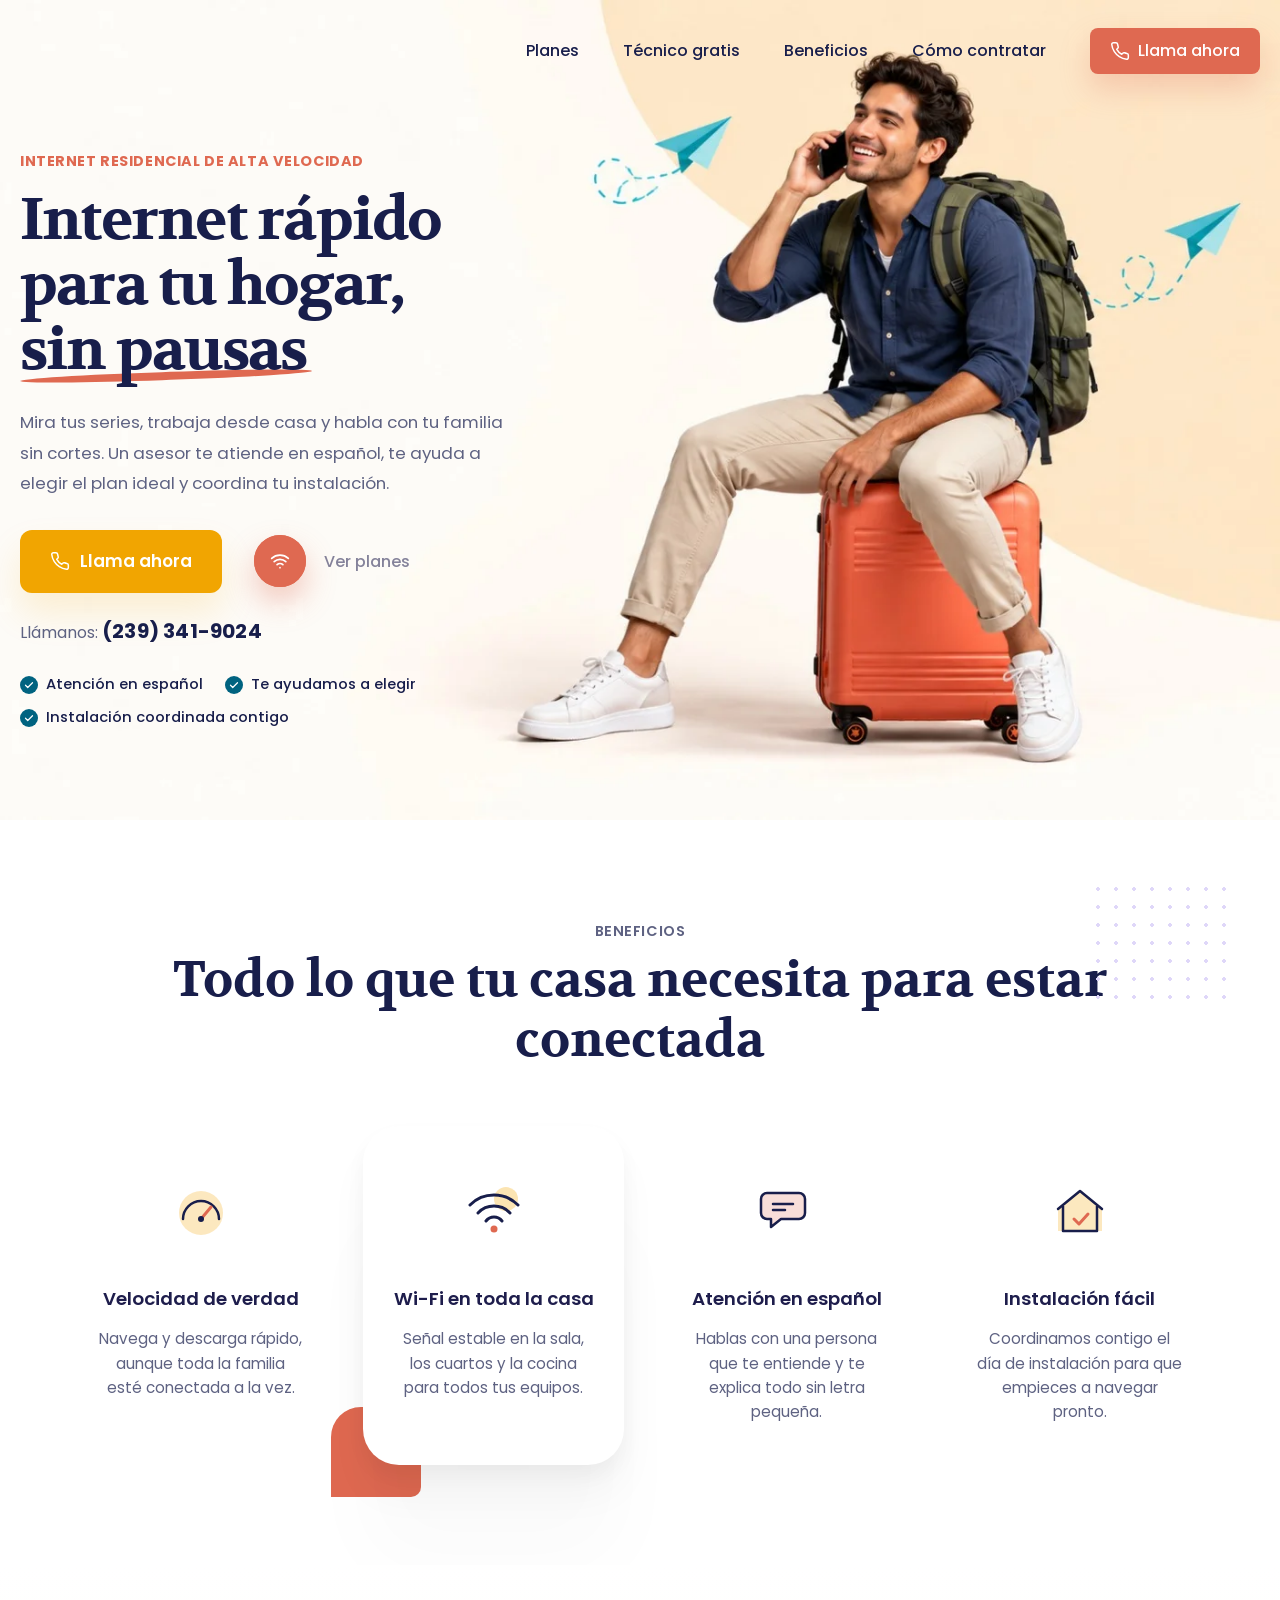
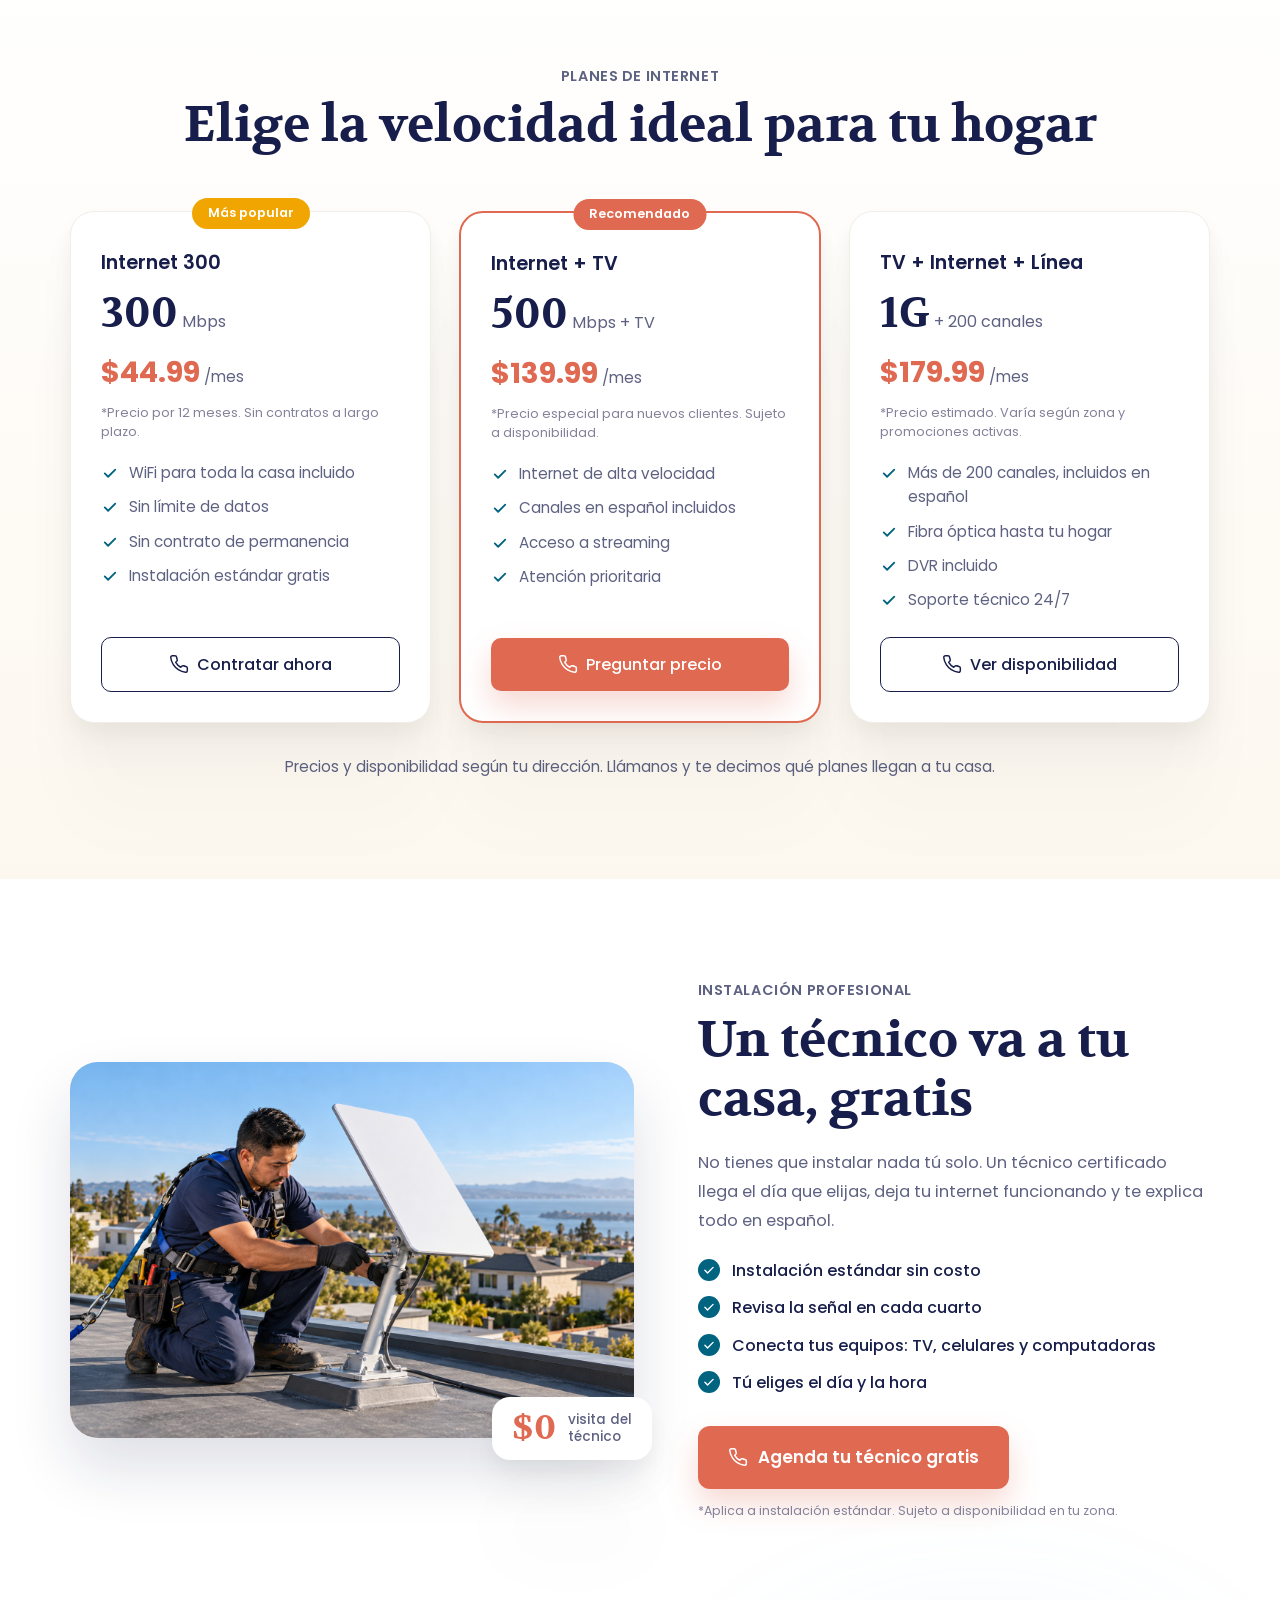
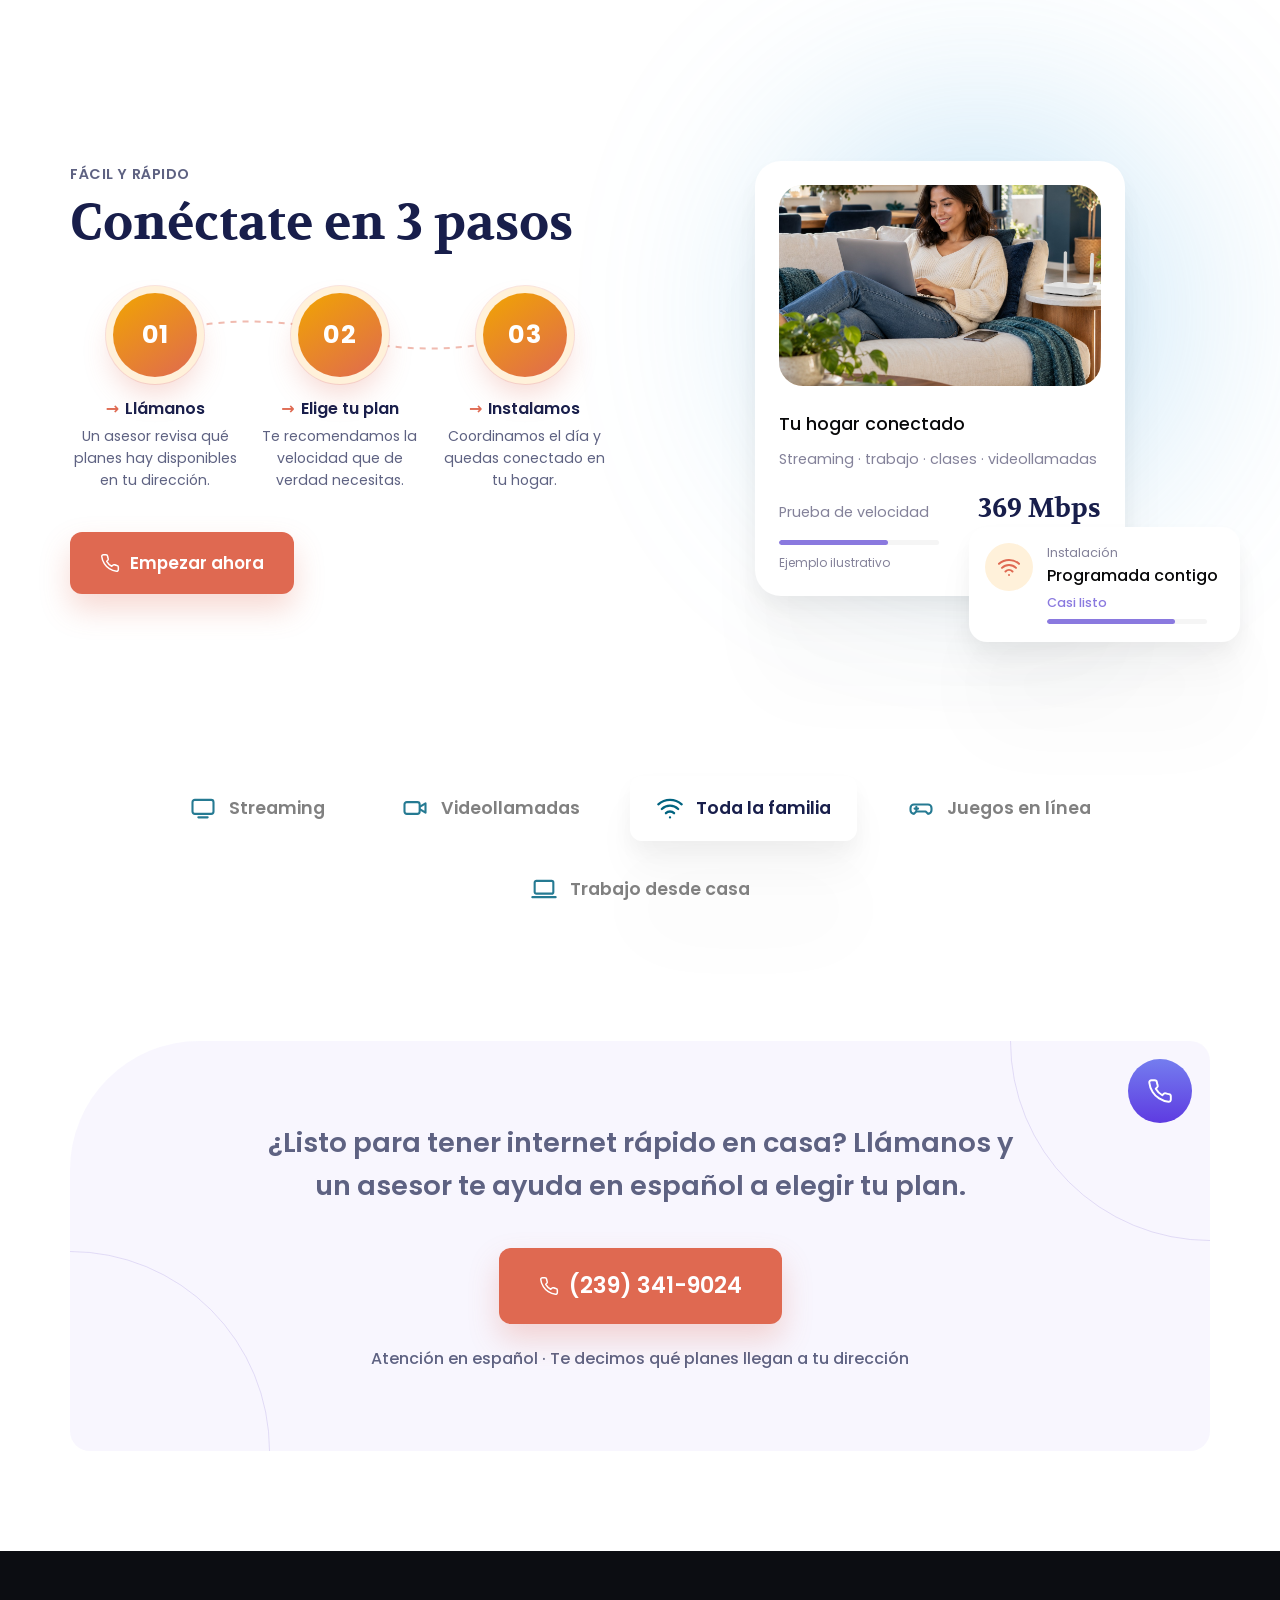
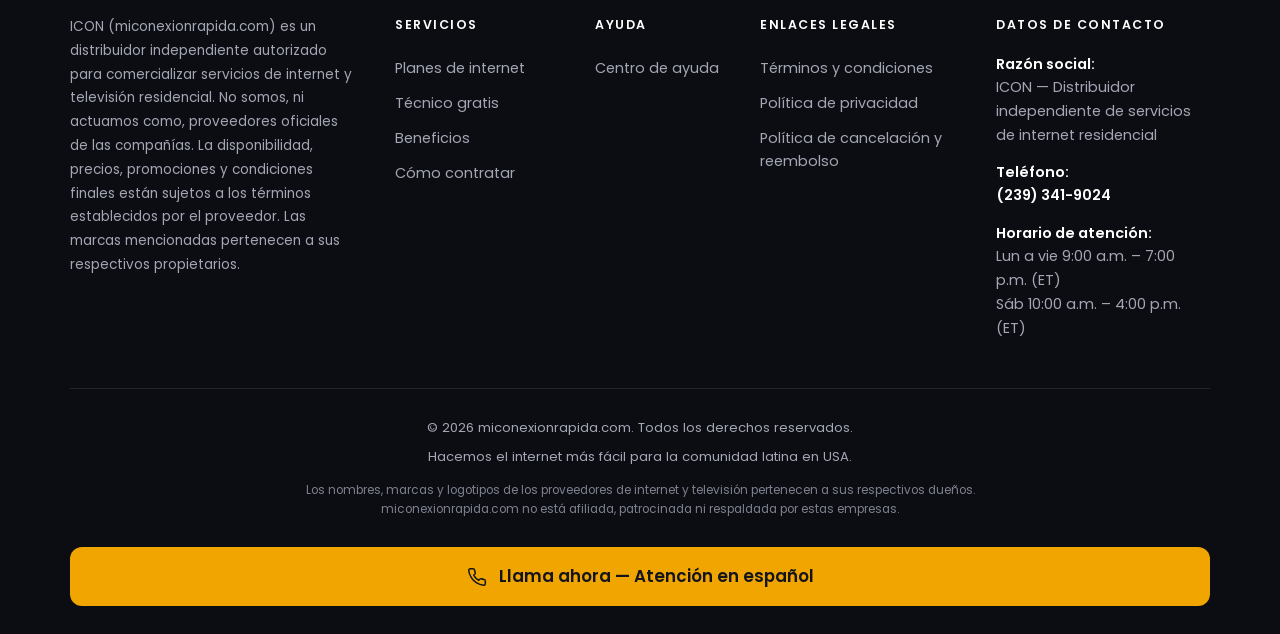
==== index.html @ 347954f6 "Landing de internet residencial miconexionrapida.com - Portada adaptada a móvil: hero con foto junto" ====
<!DOCTYPE html>
<html lang="es">
<head>
  <meta charset="UTF-8">
  <meta name="viewport" content="width=device-width, initial-scale=1.0, viewport-fit=cover">
  <meta name="theme-color" content="#ffffff">
  <title>Mi Conexión Rápida — Internet residencial rápido para tu hogar</title>
  <meta name="description" content="Internet residencial de alta velocidad para tu hogar en EE. UU. Te asesoramos en español: llámanos y elige el plan ideal para tu casa.">
  <link rel="canonical" href="https://miconexionrapida.com/">
  <meta property="og:type" content="website">
  <meta property="og:site_name" content="Mi Conexión Rápida">
  <meta property="og:title" content="Internet rápido para tu hogar, sin pausas">
  <meta property="og:description" content="Te asesoramos en español y un técnico va a tu casa gratis. Llámanos: (239) 341-9024.">
  <meta property="og:url" content="https://miconexionrapida.com/">
  <meta property="og:image" content="https://miconexionrapida.com/img/hero-viajero.webp">
  <link rel="icon" href="img/favicon.svg" type="image/svg+xml">
  <script src="js/ads.js"></script>
  <link rel="preconnect" href="https://fonts.googleapis.com">
  <link rel="preconnect" href="https://fonts.gstatic.com" crossorigin>
  <link href="https://fonts.googleapis.com/css2?family=Poppins:wght@400;500;600;700&family=Volkhov:wght@400;700&display=swap" rel="stylesheet">
  <link rel="preload" as="image" href="img/hero-viajero.webp" media="(min-width: 861px)">
  <link rel="stylesheet" href="css/styles.css">
</head>
<body>

  <!-- ============ HEADER ============ -->
  <header class="header" id="header">
    <div class="container header__inner">

      <nav class="nav" id="nav" aria-label="Principal">
        <ul class="nav__list">
          <li><a href="#planes">Planes</a></li>
          <li><a href="#tecnico">Técnico gratis</a></li>
          <li><a href="#beneficios">Beneficios</a></li>
          <li><a href="#contratar">Cómo contratar</a></li>
          <li><a href="tel:+12393419024" class="btn btn--orange btn--call" data-tel>
            <svg viewBox="0 0 24 24" aria-hidden="true"><use href="#i-phone"/></svg>
            <span data-tel-texto>Llama ahora</span>
          </a></li>
        </ul>
      </nav>

      <div class="header__mobile">
        <a href="tel:+12393419024" class="btn btn--outline btn--sm" data-tel>
          <svg viewBox="0 0 24 24" aria-hidden="true"><use href="#i-phone"/></svg>Llamar
        </a>
      </div>
    </div>
  </header>

  <main>
    <!-- ============ HERO ============ -->
    <!-- En escritorio la foto es el fondo del hero (lado izquierdo libre para el texto);
         en el móvil se muestra debajo del texto, recortada al viajero (img/hero-viajero-movil.webp). -->
    <section class="hero" id="inicio">
      <div class="container hero__inner">
        <div class="hero__content reveal">
          <p class="eyebrow eyebrow--orange">Internet residencial de alta velocidad</p>
          <h1 class="hero__title">
            Internet rápido<br>
            para tu hogar, <span class="underline">sin pausas</span>
          </h1>
          <p class="hero__text">
            Mira tus series, trabaja desde casa y habla con tu familia sin cortes.
            Un asesor te atiende en español, te ayuda a elegir el plan ideal y coordina tu instalación.
          </p>
          <div class="hero__actions">
            <a href="tel:+12393419024" class="btn btn--yellow btn--big" data-tel>
              <svg viewBox="0 0 24 24" aria-hidden="true"><use href="#i-phone"/></svg>
              Llama ahora
            </a>
            <a href="#planes" class="play">
              <span class="play__icon" aria-hidden="true">
                <svg width="20" height="20" viewBox="0 0 24 24"><use href="#i-wifi"/></svg>
              </span>
              Ver planes
            </a>
          </div>
          <p class="hero__tel">
            <span class="hero__tel-icon" aria-hidden="true"><svg viewBox="0 0 24 24"><use href="#i-phone"/></svg></span>
            <span class="hero__tel-label">Llámanos:</span>
            <a href="tel:+12393419024" data-tel data-tel-numero>(239) 341-9024</a>
          </p>
          <ul class="hero__badges">
            <li><svg viewBox="0 0 24 24" aria-hidden="true"><use href="#i-check"/></svg>Atención en español</li>
            <li><svg viewBox="0 0 24 24" aria-hidden="true"><use href="#i-check"/></svg>Te ayudamos a elegir</li>
            <li><svg viewBox="0 0 24 24" aria-hidden="true"><use href="#i-check"/></svg>Instalación coordinada contigo</li>
          </ul>
        </div>

        <div class="hero__media reveal">
          <img class="hero__img" src="img/hero-viajero-movil.webp" width="900" height="900"
               alt="Cliente sonriente hablando por teléfono con su asesor, sentado sobre su maleta">
        </div>
      </div>
    </section>

    <!-- ============ BENEFICIOS ============ -->
    <section class="section services" id="beneficios">
      <div class="dots dots--right" aria-hidden="true"></div>
      <div class="container">
        <header class="section__head reveal">
          <p class="eyebrow">Beneficios</p>
          <h2 class="section__title">Todo lo que tu casa necesita para estar conectada</h2>
        </header>

        <div class="services__grid">
          <article class="service reveal">
            <div class="service__icon">
              <svg viewBox="0 0 64 64"><circle cx="32" cy="34" r="22" fill="#F1A501" opacity=".25"/><path d="M14 40a18 18 0 0136 0" fill="none" stroke="#181E4B" stroke-width="2.5" stroke-linecap="round"/><path d="M32 40l10-12" stroke="#DF6951" stroke-width="3" stroke-linecap="round"/><circle cx="32" cy="40" r="3" fill="#181E4B"/></svg>
            </div>
            <h3>Velocidad de verdad</h3>
            <p>Navega y descarga rápido, aunque toda la familia esté conectada a la vez.</p>
          </article>

          <article class="service service--featured reveal">
            <span class="service__deco" aria-hidden="true"></span>
            <div class="service__icon">
              <svg viewBox="0 0 64 64"><use href="#i-wifi-grande"/></svg>
            </div>
            <h3>Wi-Fi en toda la casa</h3>
            <p>Señal estable en la sala, los cuartos y la cocina para todos tus equipos.</p>
          </article>

          <article class="service reveal">
            <div class="service__icon">
              <svg viewBox="0 0 64 64"><path d="M12 14h32a6 6 0 016 6v14a6 6 0 01-6 6H26l-10 8v-8h-4a6 6 0 01-6-6V20a6 6 0 016-6z" fill="#DF6951" opacity=".22"/><path d="M12 14h32a6 6 0 016 6v14a6 6 0 01-6 6H26l-10 8v-8h-4a6 6 0 01-6-6V20a6 6 0 016-6z" fill="none" stroke="#181E4B" stroke-width="2.5" stroke-linejoin="round"/><path d="M18 25h20M18 31h12" stroke="#181E4B" stroke-width="2.5" stroke-linecap="round"/></svg>
            </div>
            <h3>Atención en español</h3>
            <p>Hablas con una persona que te entiende y te explica todo sin letra pequeña.</p>
          </article>

          <article class="service reveal">
            <div class="service__icon">
              <svg viewBox="0 0 64 64"><path d="M10 30L32 12l22 18v22H10z" fill="#F1A501" opacity=".25"/><path d="M10 30L32 12l22 18" fill="none" stroke="#181E4B" stroke-width="2.5" stroke-linecap="round" stroke-linejoin="round"/><path d="M15 27v25h34V27" fill="none" stroke="#181E4B" stroke-width="2.5" stroke-linejoin="round"/><path d="M26 40l5 5 9-10" fill="none" stroke="#DF6951" stroke-width="3" stroke-linecap="round" stroke-linejoin="round"/></svg>
            </div>
            <h3>Instalación fácil</h3>
            <p>Coordinamos contigo el día de instalación para que empieces a navegar pronto.</p>
          </article>
        </div>
      </div>
    </section>

    <!-- ============ PLANES ============ -->
    <!-- Los planes se pintan desde PLANES en js/main.js. -->
    <section class="section plans" id="planes">
      <div class="container">
        <header class="section__head reveal">
          <p class="eyebrow">Planes de internet</p>
          <h2 class="section__title">Elige la velocidad ideal para tu hogar</h2>
        </header>
        <div class="plans__grid" id="plansGrid"></div>
        <p class="plans__nota reveal">Precios y disponibilidad según tu dirección. Llámanos y te decimos qué planes llegan a tu casa.</p>
      </div>
    </section>

    <!-- ============ TÉCNICO GRATIS ============ -->
    <!-- Foto: img/tecnico.jpeg -->
    <section class="section tech" id="tecnico">
      <div class="container tech__inner">
        <div class="tech__media reveal">
          <img src="img/tecnico.jpeg" width="1536" height="1024" loading="lazy"
               alt="Técnico instalando la antena de internet en el techo de una casa">
          <div class="tech__badge">
            <strong>$0</strong>
            <span>visita del<br>técnico</span>
          </div>
        </div>

        <div class="tech__content reveal">
          <p class="eyebrow eyebrow--left">Instalación profesional</p>
          <h2 class="section__title section__title--left">Un técnico va a tu casa, gratis</h2>
          <p class="tech__text">
            No tienes que instalar nada tú solo. Un técnico certificado llega el día que elijas,
            deja tu internet funcionando y te explica todo en español.
          </p>
          <ul class="tech__list">
            <li><svg viewBox="0 0 24 24" aria-hidden="true"><use href="#i-check"/></svg>Instalación estándar sin costo</li>
            <li><svg viewBox="0 0 24 24" aria-hidden="true"><use href="#i-check"/></svg>Revisa la señal en cada cuarto</li>
            <li><svg viewBox="0 0 24 24" aria-hidden="true"><use href="#i-check"/></svg>Conecta tus equipos: TV, celulares y computadoras</li>
            <li><svg viewBox="0 0 24 24" aria-hidden="true"><use href="#i-check"/></svg>Tú eliges el día y la hora</li>
          </ul>
          <a href="tel:+12393419024" class="btn btn--orange btn--big tech__cta" data-tel>
            <svg viewBox="0 0 24 24" aria-hidden="true"><use href="#i-phone"/></svg>
            Agenda tu técnico gratis
          </a>
          <p class="tech__nota">*Aplica a instalación estándar. Sujeto a disponibilidad en tu zona.</p>
        </div>
      </div>
    </section>

    <!-- ============ CÓMO CONTRATAR ============ -->
    <section class="section booking" id="contratar">
      <div class="container booking__inner">
        <div class="booking__content reveal">
          <p class="eyebrow eyebrow--left">Fácil y rápido</p>
          <h2 class="section__title section__title--left">Conéctate en 3 pasos</h2>

          <div class="steps-wrap">
            <svg class="steps__line" viewBox="0 0 300 40" preserveAspectRatio="none" aria-hidden="true">
              <path d="M0 20 C 40 2, 110 2, 150 20 S 260 38, 300 20" fill="none" stroke="currentColor" stroke-width="2" stroke-dasharray="6 6" vector-effect="non-scaling-stroke"/>
            </svg>
            <ol class="steps">
              <li class="step">
                <span class="step__num" aria-hidden="true">01</span>
                <h3><span class="step__arrow" aria-hidden="true">&rarr;</span>Llámanos</h3>
                <p>Un asesor revisa qué planes hay disponibles en tu dirección.</p>
              </li>
              <li class="step">
                <span class="step__num" aria-hidden="true">02</span>
                <h3><span class="step__arrow" aria-hidden="true">&rarr;</span>Elige tu plan</h3>
                <p>Te recomendamos la velocidad que de verdad necesitas.</p>
              </li>
              <li class="step">
                <span class="step__num" aria-hidden="true">03</span>
                <h3><span class="step__arrow" aria-hidden="true">&rarr;</span>Instalamos</h3>
                <p>Coordinamos el día y quedas conectado en tu hogar.</p>
              </li>
            </ol>
          </div>
          <a href="tel:+12393419024" class="btn btn--orange btn--big booking__cta" data-tel>
            <svg viewBox="0 0 24 24" aria-hidden="true"><use href="#i-phone"/></svg>
            Empezar ahora
          </a>
        </div>

        <div class="booking__visual reveal">
          <div class="trip-card">
            <img src="img/familiaconectada.jpeg" width="1254" height="1254" loading="lazy"
                 alt="Mujer sonriendo con su portátil en el sofá, con el router de internet junto a ella">
            <h3>Tu hogar conectado</h3>
            <p class="trip-card__meta">Streaming · trabajo · clases · videollamadas</p>
            <div class="speed">
              <div class="speed__head"><span>Prueba de velocidad</span><strong id="speedValue">0</strong></div>
              <div class="bar bar--wide"><span id="speedBar" style="width:0%"></span></div>
              <p class="speed__nota">Ejemplo ilustrativo</p>
            </div>
          </div>

          <div class="ongoing">
            <span class="ongoing__icon" aria-hidden="true"><svg viewBox="0 0 24 24"><use href="#i-wifi"/></svg></span>
            <div>
              <p class="ongoing__label">Instalación</p>
              <p class="ongoing__title">Programada contigo</p>
              <p class="ongoing__progress"><strong>Casi listo</strong></p>
              <div class="bar"><span style="width:80%"></span></div>
            </div>
          </div>
        </div>
      </div>
    </section>

    <!-- ============ PARA QUÉ TE SIRVE ============ -->
    <section class="partners" aria-label="Lo que puedes hacer con tu internet">
      <div class="container partners__row reveal">
        <span class="partner"><svg viewBox="0 0 24 24" aria-hidden="true"><rect x="3" y="5" width="18" height="12" rx="2" fill="none" stroke="currentColor" stroke-width="1.8"/><path d="M8 20h8" stroke="currentColor" stroke-width="1.8" stroke-linecap="round"/></svg>Streaming</span>
        <span class="partner"><svg viewBox="0 0 24 24" aria-hidden="true"><rect x="3" y="7" width="13" height="10" rx="2" fill="none" stroke="currentColor" stroke-width="1.8"/><path d="M16 11l5-3v8l-5-3" fill="none" stroke="currentColor" stroke-width="1.8" stroke-linejoin="round"/></svg>Videollamadas</span>
        <span class="partner is-active"><svg viewBox="0 0 24 24" aria-hidden="true"><use href="#i-wifi"/></svg>Toda la familia</span>
        <span class="partner"><svg viewBox="0 0 24 24" aria-hidden="true"><path d="M6 9h12a3 3 0 013 3v2a3 3 0 01-3 3l-2-2H8l-2 2a3 3 0 01-3-3v-2a3 3 0 013-3z" fill="none" stroke="currentColor" stroke-width="1.8" stroke-linejoin="round"/><path d="M8 11v3M6.5 12.5h3" stroke="currentColor" stroke-width="1.8" stroke-linecap="round"/></svg>Juegos en línea</span>
        <span class="partner"><svg viewBox="0 0 24 24" aria-hidden="true"><rect x="4" y="5" width="16" height="11" rx="1.5" fill="none" stroke="currentColor" stroke-width="1.8"/><path d="M2 19h20" stroke="currentColor" stroke-width="1.8" stroke-linecap="round"/></svg>Trabajo desde casa</span>
      </div>
    </section>

    <!-- ============ LLAMADA FINAL ============ -->
    <section class="section subscribe">
      <div class="container">
        <div class="subscribe__box reveal">
          <span class="subscribe__send" aria-hidden="true">
            <svg viewBox="0 0 24 24" style="color:#fff"><use href="#i-phone"/></svg>
          </span>
          <h2>¿Listo para tener internet rápido en casa? Llámanos y un asesor te ayuda en español a elegir tu plan.</h2>
          <a href="tel:+12393419024" class="btn btn--orange btn--big" data-tel>
            <svg viewBox="0 0 24 24" aria-hidden="true"><use href="#i-phone"/></svg>
            <span data-tel-numero>(239) 341-9024</span>
          </a>
          <p class="subscribe__msg">Atención en español · Te decimos qué planes llegan a tu dirección</p>
        </div>
      </div>
    </section>
  </main>

  <!-- ============ FOOTER ============ -->
  <footer class="footer">
    <div class="container footer__grid">
      <div class="footer__brand">
        <p>ICON (miconexionrapida.com) es un distribuidor independiente autorizado para comercializar servicios
          de internet y televisión residencial. No somos, ni actuamos como, proveedores oficiales de las compañías.
          La disponibilidad, precios, promociones y condiciones finales están sujetos a los términos establecidos por
          el proveedor. Las marcas mencionadas pertenecen a sus respectivos propietarios.</p>
      </div>
      <div>
        <h4>Servicios</h4>
        <ul>
          <li><a href="#planes">Planes de internet</a></li>
          <li><a href="#tecnico">Técnico gratis</a></li>
          <li><a href="#beneficios">Beneficios</a></li>
          <li><a href="#contratar">Cómo contratar</a></li>
        </ul>
      </div>
      <div>
        <h4>Ayuda</h4>
        <ul><li><a href="ayuda.html">Centro de ayuda</a></li></ul>
      </div>
      <div>
        <h4>Enlaces legales</h4>
        <ul>
          <li><a href="terminos.html">Términos y condiciones</a></li>
          <li><a href="privacidad.html">Política de privacidad</a></li>
          <li><a href="cancelacion.html">Política de cancelación y reembolso</a></li>
        </ul>
      </div>
      <div class="footer__contacto">
        <h4>Datos de contacto</h4>
        <dl>
          <dt>Razón social:</dt>
          <dd>ICON — Distribuidor independiente de servicios de internet residencial</dd>
          <dt>Teléfono:</dt>
          <dd><a href="tel:+12393419024" data-tel data-tel-numero data-ubicacion="footer">(239) 341-9024</a></dd>
          <dt>Horario de atención:</dt>
          <dd>Lun a vie 9:00 a.m. – 7:00 p.m. (ET)<br>Sáb 10:00 a.m. – 4:00 p.m. (ET)</dd>
        </dl>
      </div>
    </div>
    <div class="container footer__bottom">
      <p>© 2026 miconexionrapida.com. Todos los derechos reservados.</p>
      <p>Hacemos el internet más fácil para la comunidad latina en USA.</p>
      <p class="footer__marcas">Los nombres, marcas y logotipos de los proveedores de internet y televisión pertenecen a sus
        respectivos dueños. miconexionrapida.com no está afiliada, patrocinada ni respaldada por estas empresas.</p>
    </div>
    <div class="container">
      <a href="tel:+12393419024" class="footer__call" data-tel data-ubicacion="barra-footer">
        <svg viewBox="0 0 24 24" aria-hidden="true"><use href="#i-phone"/></svg>
        Llama ahora — Atención en español
      </a>
    </div>
  </footer>

  <!-- Iconos compartidos -->
  <svg width="0" height="0" style="position:absolute" aria-hidden="true">
    <!-- Iconos de línea (estilo Lucide): trazo 1.8, extremos redondeados -->
    <symbol id="i-phone" viewBox="0 0 24 24">
      <path d="M22 16.92v3a2 2 0 0 1-2.18 2 19.79 19.79 0 0 1-8.63-3.07 19.5 19.5 0 0 1-6-6 19.79 19.79 0 0 1-3.07-8.67A2 2 0 0 1 4.11 2h3a2 2 0 0 1 2 1.72c.13.96.36 1.9.7 2.81a2 2 0 0 1-.45 2.11L8.09 9.91a16 16 0 0 0 6 6l1.27-1.27a2 2 0 0 1 2.11-.45c.91.34 1.85.57 2.81.7A2 2 0 0 1 22 16.92z" fill="none" stroke="currentColor" stroke-width="1.8" stroke-linecap="round" stroke-linejoin="round"/>
    </symbol>
    <symbol id="i-wifi" viewBox="0 0 24 24">
      <path d="M2 8.82a15 15 0 0 1 20 0M5 12.86a10 10 0 0 1 14 0M8.5 16.43a5 5 0 0 1 7 0M12 20h.01" fill="none" stroke="currentColor" stroke-width="2" stroke-linecap="round" stroke-linejoin="round"/>
    </symbol>
    <symbol id="i-wifi-grande" viewBox="0 0 64 64">
      <circle cx="44" cy="20" r="12" fill="#F1A501" opacity=".3"/>
      <path d="M8 26a34 34 0 0148 0M16 34a22 22 0 0132 0M24 42a10 10 0 0116 0" fill="none" stroke="#181E4B" stroke-width="3" stroke-linecap="round"/>
      <circle cx="32" cy="50" r="3.5" fill="#DF6951"/>
    </symbol>
    <symbol id="i-check" viewBox="0 0 24 24">
      <path d="M5 12.5l4.5 4.5L19 7.5" fill="none" stroke="currentColor" stroke-width="2.4" stroke-linecap="round" stroke-linejoin="round"/>
    </symbol>
  </svg>

  <script src="js/main.js"></script>
</body>
</html>
---- css/styles.css ----
/* ==========================================================
   miconexionrapida.com — Internet residencial (landing para que el cliente llame)
   ========================================================== */
:root {
  --navy: #181E4B;
  --text: #5E6282;
  --muted: #84829A;
  --orange: #DF6951;
  --yellow: #F1A501;
  --teal: #006380;
  --peach: #FFF1DA;
  --hero-bg: #fdfcf7;   /* el fondo crema de img/hero-viajero.webp */
  --lilac: #DFD7F9;
  --bg: #fff;
  --shadow: 0 100px 80px rgba(0,0,0,.02), 0 30px 40px rgba(0,0,0,.035), 0 10px 20px rgba(0,0,0,.04);
  --radius: 24px;
  --ff-head: "Volkhov", Georgia, serif;
  --ff-body: "Poppins", system-ui, sans-serif;
}

*, *::before, *::after { box-sizing: border-box; margin: 0; padding: 0; }
html { scroll-behavior: smooth; }
body {
  font-family: var(--ff-body);
  color: var(--text);
  background: var(--bg);
  line-height: 1.6;
  overflow-x: hidden;
  -webkit-font-smoothing: antialiased;
}
img { display: block; max-width: 100%; }
a { color: inherit; text-decoration: none; }
button { font: inherit; cursor: pointer; border: 0; background: none; color: inherit; }
ul, ol { list-style: none; }

.container { width: min(1140px, 100% - 32px); margin-inline: auto; }
.section { padding: 100px 0; position: relative; }

/* ---------- Typography helpers ---------- */
.eyebrow {
  font-size: .9rem; font-weight: 600; letter-spacing: .04em;
  text-transform: uppercase; color: var(--text); text-align: center; margin-bottom: 8px;
}
.eyebrow--orange { color: var(--orange); text-align: left; font-weight: 700; }
.eyebrow--left { text-align: left; }
.section__title {
  font-family: var(--ff-head); color: var(--navy);
  font-size: clamp(2rem, 4vw, 3.1rem); line-height: 1.2; text-align: center;
}
.section__title--left { text-align: left; }
.section__head { margin-bottom: 56px; }

/* ---------- Buttons ---------- */
.btn {
  display: inline-flex; align-items: center; justify-content: center;
  padding: 14px 26px; border-radius: 10px; font-weight: 500;
  transition: transform .2s, box-shadow .2s, background .2s;
}
@media (hover: hover) { .btn:hover { transform: translateY(-2px); } }
.btn:active { transform: scale(.98); }
.btn--yellow { background: var(--yellow); color: #fff; box-shadow: 0 20px 35px rgba(241,165,1,.15); }
.btn--orange { background: var(--orange); color: #fff; box-shadow: 0 15px 30px rgba(223,105,81,.25); }
.btn--outline { border: 1px solid var(--navy); color: var(--navy); padding: 8px 20px; border-radius: 6px; }
.btn--outline:hover { background: var(--navy); color: #fff; }
.btn svg { width: 20px; height: 20px; flex: none; }
.btn--big { gap: 10px; padding: 18px 30px; font-size: 1.05rem; font-weight: 600; border-radius: 12px; }
.btn--call { gap: 8px; padding: 10px 20px; border-radius: 8px; }
.btn--sm { padding: 7px 16px; font-size: .9rem; }

/* ---------- Header ---------- */
.header {
  position: fixed; inset: 0 0 auto; z-index: 50;
  transition: background .3s, box-shadow .3s, padding .3s;
  padding: 28px 0;
}
.header.is-scrolled { background: rgba(255,255,255,.92); backdrop-filter: blur(10px); box-shadow: 0 4px 30px rgba(24,30,75,.06); padding: 14px 0; }
.header__inner { display: flex; align-items: center; justify-content: flex-end; }
.logo { font-family: var(--ff-body); font-weight: 700; font-size: 2rem; color: var(--navy); letter-spacing: -.02em; }
.logo span { color: var(--yellow); }
.nav__list { display: flex; align-items: center; gap: 44px; font-weight: 500; color: var(--navy); }
.nav__list a:not(.btn) { position: relative; }
.nav__list a:not(.btn)::after {
  content: ""; position: absolute; left: 0; bottom: -4px; height: 2px; width: 0;
  background: var(--orange); transition: width .25s;
}
.nav__list a:not(.btn):hover::after { width: 100%; }
.lang { display: inline-flex; align-items: center; gap: 6px; font-weight: 500; color: var(--navy); }

.header__mobile { display: none; align-items: center; }

/* ---------- Hero ---------- */
/* Escritorio: la foto es el fondo, pegada a la derecha y a toda la altura; el texto va en el
   lado izquierdo, que en la foto está libre. isolation: el subrayado (z-index -1) queda
   encima del fondo del hero. */
.hero {
  position: relative; isolation: isolate; overflow: hidden;
  padding: 150px 0 90px; min-height: min(900px, max(680px, 56.25vw));
  display: flex; align-items: center;
  background: var(--hero-bg) url("../img/hero-viajero.webp") no-repeat right center / auto 100%;
}
.hero > .container, .header > .container { width: min(1240px, 100% - 32px); }
.hero__inner { display: grid; grid-template-columns: minmax(0, 560px) 1fr; align-items: center; gap: 40px; }
.hero__title {
  font-family: var(--ff-head); color: var(--navy);
  font-size: clamp(2.6rem, 5.6vw, 5.2rem); line-height: 1.1; letter-spacing: -.03em; margin: 16px 0 24px;
}
.underline { position: relative; white-space: nowrap; }
.underline::after {
  content: ""; position: absolute; left: 0; right: -6px; bottom: .12em; height: .14em;
  background: var(--orange); border-radius: 50%; transform: rotate(-2deg); z-index: -1;
}
.hero__title { font-size: clamp(2.5rem, 4.6vw, 4.4rem); }
.hero__text { max-width: 500px; font-size: 1.05rem; line-height: 1.8; margin-bottom: 32px; }
.hero__actions { display: flex; align-items: center; gap: 32px; flex-wrap: wrap; }
.hero__tel { margin-top: 22px; font-size: 1rem; }
.hero__tel a { color: var(--navy); font-weight: 700; font-size: 1.25rem; letter-spacing: .01em; }
.hero__tel-icon { display: none; }
.hero__badges { display: flex; flex-wrap: wrap; gap: 10px 22px; margin-top: 26px; font-size: .92rem; font-weight: 500; color: var(--navy); }
.hero__badges li { display: inline-flex; align-items: center; gap: 8px; }
.hero__badges svg { width: 18px; height: 18px; color: #fff; background: var(--teal); border-radius: 50%; padding: 3px; }
.play { display: inline-flex; align-items: center; gap: 18px; color: var(--muted); font-weight: 500; }
.play:hover { color: var(--navy); }
.play__icon svg { color: #fff; }
.play__icon {
  width: 52px; height: 52px; border-radius: 50%; background: var(--orange);
  display: grid; place-items: center;
  box-shadow: 0 15px 30px rgba(223,105,81,.35); position: relative;
}
.play__icon::after {
  content: ""; position: absolute; inset: 0; border-radius: 50%;
  border: 2px solid var(--orange); animation: pulse 2s infinite;
}
@keyframes pulse { to { transform: scale(1.6); opacity: 0; } }

/* La foto en <img> solo se usa en el móvil (en escritorio es el fondo del hero). */
.hero__media { display: none; }
.hero__img { width: 100%; aspect-ratio: 1; object-fit: cover; border-radius: 32px; }
@keyframes float { 50% { transform: translate(8px,-12px) rotate(4deg); } }

/* ---------- Services ---------- */
.dots { position: absolute; width: 140px; height: 120px; background-image: radial-gradient(var(--lilac) 2px, transparent 2px); background-size: 18px 18px; }
.dots--right { top: 60px; right: 4%; }
.services__grid { display: grid; grid-template-columns: repeat(4, 1fr); gap: 32px; }
.service {
  position: relative; text-align: center; padding: 40px 28px; border-radius: 36px; background: #fff;
  transition: box-shadow .3s, transform .3s;
}
.service:hover, .service--featured { box-shadow: var(--shadow); }
.service:hover { transform: translateY(-6px); }
.service__deco {
  position: absolute; left: -32px; bottom: -32px; width: 90px; height: 90px;
  background: var(--orange); border-radius: 30px 0 10px 0; z-index: -1;
}
.service__icon {
  width: 90px; height: 90px; margin: 0 auto 28px; display: grid; place-items: center; position: relative;
}
.service__icon::before { content: ""; position: absolute; top: 0; right: 0; width: 46px; height: 46px; background: var(--peach); border-radius: 18px 0 18px 0; z-index: -1; }
.service__icon svg { width: 64px; height: 64px; color: var(--teal); }
.service h3 { color: #1E1D4C; font-size: 1.15rem; font-weight: 600; margin-bottom: 14px; }
.service p { font-size: .95rem; }

/* ---------- Planes ---------- */
.plans { background: linear-gradient(180deg, #fff, #fdf8ef); }
.plans__grid { display: grid; grid-template-columns: repeat(3, 1fr); gap: 28px; align-items: stretch; }
.plan {
  position: relative; display: flex; flex-direction: column; gap: 14px; padding: 36px 30px 30px;
  background: #fff; border-radius: var(--radius); box-shadow: var(--shadow); border: 1px solid #f1eee8;
  transition: transform .3s;
}
.plan:hover { transform: translateY(-6px); }
.plan--destacado { border: 2px solid var(--orange); }
.plan__tag { position: absolute; top: -14px; left: 50%; transform: translateX(-50%); padding: 5px 16px; border-radius: 999px;
  background: var(--orange); color: #fff; font-size: .8rem; font-weight: 600; white-space: nowrap; }
.plan__nombre { color: var(--navy); font-size: 1.2rem; font-weight: 600; }
.plan__velocidad { font-size: 1rem; }
.plan__velocidad strong { font-family: var(--ff-head); font-size: 2.6rem; color: var(--navy); line-height: 1; }
.plan__precio { font-size: .95rem; }
.plan__precio strong { font-size: 1.8rem; color: var(--orange); }
.plan__incluye { display: grid; gap: 10px; margin: 6px 0 10px; font-size: .95rem; }
.plan__incluye li { display: flex; gap: 10px; align-items: flex-start; }
.plan__incluye svg { width: 18px; height: 18px; flex: none; margin-top: 3px; color: var(--teal); }
.plan__tag--alt { background: var(--yellow); }
.plan__nota { font-size: .8rem; line-height: 1.5; color: var(--muted); margin-top: -6px; }
.plan__btn { margin-top: auto; padding: 14px 20px; border-radius: 10px; gap: 8px; }
.plans__nota { margin-top: 32px; text-align: center; font-size: .95rem; }

/* ---------- Técnico gratis ---------- */
.tech__inner { display: grid; grid-template-columns: 1.1fr 1fr; gap: 64px; align-items: center; }
.tech__media { position: relative; }
.tech__media img {
  width: 100%; height: auto; aspect-ratio: 3 / 2; object-fit: cover; object-position: 35% center;
  border-radius: 28px; background: var(--peach); box-shadow: 0 30px 60px rgba(24,30,75,.14);
}
.tech__badge {
  position: absolute; right: -18px; bottom: -22px; display: flex; align-items: center; gap: 12px;
  padding: 14px 20px; background: #fff; border-radius: 18px; box-shadow: var(--shadow);
  font-size: .85rem; line-height: 1.25; color: var(--text); font-weight: 500;
}
.tech__badge strong { font-family: var(--ff-head); font-size: 2.2rem; line-height: 1; color: var(--orange); }
.tech__text { margin: 18px 0 22px; font-size: 1.02rem; line-height: 1.8; }
.tech__list { display: grid; gap: 12px; margin-bottom: 30px; }
.tech__list li { display: flex; gap: 12px; align-items: flex-start; color: var(--navy); font-weight: 500; }
.tech__list svg {
  flex: none; width: 22px; height: 22px; margin-top: 1px; padding: 4px; border-radius: 50%;
  background: var(--teal); color: #fff;
}
.tech__nota { margin-top: 12px; font-size: .78rem; color: var(--muted); }

/* ---------- Booking ---------- */
.booking__inner { display: grid; grid-template-columns: 1fr 1fr; gap: 60px; align-items: center; }
.booking .section__title { margin-bottom: 40px; }
/* Pasos: números grandes en círculo con halo, unidos por una línea ondulada */
.steps-wrap { position: relative; }
.steps__line {
  position: absolute; left: 16.67%; width: 66.66%; top: calc(var(--paso) / 2 - 20px); height: 40px;
  color: var(--orange); opacity: .45;
}
.steps-wrap { --paso: clamp(58px, 16vw, 84px); }
.steps { position: relative; display: grid; grid-template-columns: repeat(3, 1fr); gap: 14px; }
.step { display: flex; flex-direction: column; align-items: center; text-align: center; }
.step__num {
  position: relative; z-index: 1; width: var(--paso); height: var(--paso); border-radius: 50%;
  display: grid; place-items: center; margin-bottom: 22px;
  font-weight: 700; font-size: calc(var(--paso) * .3); letter-spacing: .02em; color: #fff;
  background: linear-gradient(145deg, var(--yellow), var(--orange));
  box-shadow: 0 0 0 7px var(--peach), 0 0 0 8px rgba(223,105,81,.18), 0 16px 30px rgba(223,105,81,.28);
}
.step h3 { display: flex; align-items: baseline; justify-content: center; gap: 6px; font-size: 1rem; font-weight: 600; color: var(--navy); line-height: 1.3; margin-bottom: 6px; }
.step__arrow { color: var(--orange); font-weight: 700; }
.step p { font-size: .88rem; line-height: 1.55; }

.booking__visual { position: relative; display: flex; justify-content: center; padding: 40px 0; }
.booking__visual::before {
  content: ""; position: absolute; width: 380px; height: 380px; border-radius: 50%;
  background: #59B1E6; filter: blur(110px); opacity: .35; top: 0; right: 40px; z-index: -1;
}
.trip-card { width: 370px; max-width: 100%; background: #fff; border-radius: 26px; padding: 24px; box-shadow: var(--shadow); }
.trip-card img { width: 100%; height: auto; border-radius: 24px; aspect-ratio: 16/10; object-fit: cover; object-position: 62% 38%; margin-bottom: 24px; background: var(--peach); }
.trip-card h3 { color: #080809; font-weight: 500; font-size: 1.1rem; margin-bottom: 10px; }
.trip-card__meta { font-size: .9rem; color: var(--muted); margin-bottom: 18px; }
.booking__cta { margin-top: 40px; }
.speed { margin-top: 6px; }
.speed__head { display: flex; justify-content: space-between; align-items: baseline; margin-bottom: 10px; font-size: .9rem; color: var(--muted); }
.speed__head strong { font-family: var(--ff-head); font-size: 1.6rem; color: var(--navy); }
.bar--wide { width: 100%; height: 8px; }
.bar--wide span { background: linear-gradient(90deg, var(--yellow), var(--orange)); transition: width .1s linear; }
.speed__nota { margin-top: 8px; font-size: .75rem; color: var(--muted); }

.ongoing {
  position: absolute; right: -30px; bottom: -6px; display: flex; gap: 14px;
  background: #fff; padding: 16px 22px 18px 16px; border-radius: 18px; box-shadow: var(--shadow);
  animation: float 7s ease-in-out infinite;
}
.ongoing__icon { flex: none; width: 48px; height: 48px; border-radius: 50%; display: grid; place-items: center; background: var(--peach); color: var(--orange); }
.ongoing__icon svg { width: 24px; height: 24px; }
.ongoing__label { font-size: .8rem; color: var(--muted); }
.ongoing__title { color: #080809; font-weight: 500; margin-bottom: 4px; }
.ongoing__progress { font-size: .8rem; margin-bottom: 6px; }
.ongoing__progress strong { color: #8A79DF; font-weight: 500; }
.bar { width: 160px; height: 5px; background: #F5F5F5; border-radius: 4px; overflow: hidden; }
.bar span { display: block; height: 100%; background: #8A79DF; border-radius: 4px; }

/* ---------- Partners ---------- */
.partners { padding: 40px 0 80px; }
.partners__row { display: flex; justify-content: center; align-items: center; flex-wrap: wrap; gap: 16px 24px; }
.partner {
  display: inline-flex; align-items: center; gap: 12px;
  padding: 18px 26px; border-radius: 12px; font-weight: 600; font-size: 1.1rem;
  color: #6b6b6b; opacity: .85; transition: .3s;
}
.partner svg { width: 28px; height: 28px; color: var(--teal); }
.partner:hover, .partner.is-active { opacity: 1; box-shadow: var(--shadow); color: var(--navy); }

/* ---------- Subscribe ---------- */
.subscribe { padding-top: 40px; }
.subscribe__box {
  position: relative; background: rgba(223,215,249,.24); border-radius: 129px 20px 20px 20px;
  padding: 80px 40px; text-align: center; overflow: hidden;
}
.subscribe__box::before, .subscribe__box::after {
  content: ""; position: absolute; border-radius: 50%; border: 1px solid rgba(181,166,229,.35);
}
.subscribe__box::before { width: 400px; height: 400px; left: -200px; bottom: -200px; }
.subscribe__box::after { width: 400px; height: 400px; right: -200px; top: -200px; }
.subscribe__send {
  position: absolute; top: 18px; right: 18px; width: 64px; height: 64px; border-radius: 50%;
  background: linear-gradient(180deg, #747DEF, #5E3BE1); display: grid; place-items: center;
}
.subscribe__send svg { width: 26px; }
.subscribe__send svg { color: #fff; }
.subscribe__box .btn--big { position: relative; z-index: 1; font-size: 1.4rem; padding: 20px 40px; }
.subscribe h2 { max-width: 760px; margin: 0 auto 40px; font-weight: 600; font-size: clamp(1.2rem, 2.2vw, 1.7rem); line-height: 1.6; color: var(--text); }
.subscribe__form { display: flex; justify-content: center; gap: 24px; flex-wrap: wrap; position: relative; z-index: 1; }
.field {
  display: flex; align-items: center; gap: 12px; background: #fff; border-radius: 10px;
  padding: 0 20px; width: 420px; max-width: 100%; height: 64px; color: var(--muted); border: 1px solid transparent;
}
.field:focus-within { border-color: var(--orange); }
.field svg { width: 20px; flex: none; }
.field input { border: 0; outline: 0; font: inherit; width: 100%; color: var(--navy); background: transparent; }
.subscribe__form .btn { height: 64px; padding: 0 44px; }
.subscribe__msg { margin-top: 22px; min-height: 1.6em; font-weight: 500; position: relative; }


/* Puntos de los carruseles: solo se ven en el móvil */
.carrusel-puntos { display: none; justify-content: center; gap: 2px; margin-top: -10px; }
.carrusel-puntos button { width: 30px; height: 30px; position: relative; }
.carrusel-puntos button::after { content: ""; position: absolute; inset: 11px; border-radius: 999px; background: #E2DFEA; transition: background .3s, inset .3s; }
.carrusel-puntos button[aria-current="true"]::after { background: var(--orange); inset: 11px 4px; }
@media (max-width: 860px) { .carrusel-puntos { display: flex; } }


/* ---------- Reveal on scroll ---------- */
.reveal { opacity: 0; transform: translateY(30px); transition: opacity .8s ease, transform .8s ease; }
.reveal.is-visible { opacity: 1; transform: none; }
@media (prefers-reduced-motion: reduce) {
  *, *::before, *::after { animation: none !important; transition: none !important; }
  .reveal { opacity: 1; transform: none; }
}

/* ---------- Responsive ---------- */
@media (max-width: 1024px) {
  .services__grid { grid-template-columns: repeat(2, 1fr); }
  .nav__list { gap: 28px; }
}

@media (max-width: 860px) {
  .section { padding: 72px 0; }
  .header__mobile { display: flex; }
  .nav { display: none; } /* sin menú en el móvil: solo logo y «Llamar» */

  .hero { padding: 110px 0 48px; min-height: 0; display: block; background: var(--hero-bg); }
  .hero__inner, .booking__inner { grid-template-columns: 1fr; }
  .hero__media { display: block; justify-self: center; width: 100%; max-width: 440px; }
  .plans__grid { grid-template-columns: 1fr; max-width: 440px; margin-inline: auto; gap: 34px; }
  .nav__list .btn--call { display: none; }


  .ongoing { right: 0; top: auto; bottom: -10px; }
}

@media (max-width: 560px) {
  .services__grid { grid-template-columns: 1fr; }
  .service__deco { display: none; }
  .partners__row { justify-content: center; }
  .subscribe__box { border-radius: 60px 20px 20px 20px; padding: 72px 20px 48px; }
  .subscribe__form .btn { width: 100%; }
  .ongoing { position: relative; margin-top: -30px; }
  .hero__actions { gap: 22px; }
  .hero__actions .btn--big { width: 100%; }
  .partner { padding: 12px 16px; font-size: 1rem; }
  .booking__visual { flex-direction: column; align-items: center; }
}

/* ==========================================================
   Ajustes de interfaz móvil
   ========================================================== */
@media (max-width: 860px) {
  html { -webkit-text-size-adjust: 100%; }
  body { -webkit-tap-highlight-color: transparent; }
  .section { padding: 56px 0; }
  .section__head { margin-bottom: 32px; }
  .section__title { font-size: clamp(1.7rem, 7vw, 2.3rem); }
  .header { padding: calc(14px + env(safe-area-inset-top)) 0 14px; }

  /* Áreas de toque de al menos 44px */
  .header__mobile .btn--sm { min-height: 42px; gap: 8px; padding-inline: 16px; }
  .header__mobile .btn--sm svg { width: 17px; height: 17px; }

  /* Hero: un solo botón principal y la foto más compacta */
  .hero { padding-top: calc(96px + env(safe-area-inset-top)); }
  .hero__title { font-size: clamp(2.1rem, 9.5vw, 2.8rem); margin: 10px 0 16px; }
  .hero__text { font-size: 1rem; margin-bottom: 24px; }
  .hero__tel { margin-top: 16px; }
  .hero__badges { margin-top: 18px; }
  /* La foto va al lado del párrafo, dentro de la primera pantalla */
  .hero__inner {
    grid-template-columns: 1fr 42%; column-gap: 14px; row-gap: 0; align-items: center;
    grid-template-areas: "eyebrow eyebrow" "title title" "text media" "tel tel" "badges badges" "actions actions";
  }
  .hero__content { display: contents; }
  .hero__content > .eyebrow { grid-area: eyebrow; }
  .hero__title { grid-area: title; }
  .hero__text { grid-area: text; margin-bottom: 0; font-size: .95rem; line-height: 1.7; }
  .hero__media { grid-area: media; max-width: none; margin: 0; }
  .hero__media { align-self: stretch; position: relative; min-height: 190px; }
  .hero__img { position: absolute; inset: 0; width: 100%; height: 100%; aspect-ratio: auto; border-radius: 22px; object-position: center 20%; }
  /* Teléfono: tarjeta a todo el ancho; toda la tarjeta llama (el enlace la cubre) */
  .hero__tel {
    grid-area: tel; position: relative; display: grid; grid-template-columns: auto 1fr;
    column-gap: 12px; align-items: center; margin-top: 20px; padding: 12px 16px;
    background: #fff; border-radius: 18px; box-shadow: 0 6px 18px rgba(24,30,75,.06);
    font-size: .8rem; line-height: 1.25;
  }
  .hero__tel-icon {
    display: grid; place-items: center; grid-row: 1 / 3; width: 44px; height: 44px;
    border-radius: 50%; background: var(--peach); color: var(--orange);
  }
  .hero__tel-icon svg { width: 20px; height: 20px; }
  .hero__tel a { font-size: clamp(1.1rem, 5.6vw, 1.35rem); white-space: nowrap; }
  .hero__tel a::after { content: ""; position: absolute; inset: 0; border-radius: inherit; }
  /* «Ver planes» se oculta en el móvil: los planes están justo debajo y en el menú */
  .hero__actions { grid-area: actions; margin: 0; }
  .hero__actions .play { display: none; }
  .hero__actions .play {
    gap: 8px; padding: 6px 14px 6px 6px; border-radius: 999px; background: #fff;
    color: var(--navy); font-size: .9rem; box-shadow: 0 6px 18px rgba(24,30,75,.08); min-height: 44px;
    white-space: nowrap;
  }
  .hero__actions .play__icon { width: 34px; height: 34px; box-shadow: none; }
  .hero__actions .play__icon::after { display: none; }
  .hero__actions .play__icon svg { width: 16px; height: 16px; }

  /* Ventajas: tarjeta con 3 columnas iguales */
  .hero__badges {
    grid-area: badges; display: grid; grid-template-columns: repeat(3, 1fr); gap: 8px;
    margin-top: 20px; padding: 14px 10px; background: #fff; border-radius: 18px;
    box-shadow: 0 6px 18px rgba(24,30,75,.06); font-size: .78rem; line-height: 1.35;
  }
  .hero__badges li { flex-direction: column; justify-content: flex-start; gap: 6px; text-align: center; }
  .hero__badges svg { width: 22px; height: 22px; padding: 4px; }

  /* «Llama ahora» fijo abajo y centrado; sustituye a la barra naranja */
  .hero__actions .btn--big {
    position: fixed; z-index: 40; left: 16px; right: 16px; margin-inline: auto;
    bottom: calc(14px + env(safe-area-inset-bottom)); width: auto; max-width: 420px;
    box-shadow: 0 14px 30px rgba(241,165,1,.45);
  }
  .hero__actions { margin-top: 18px; }
  .hero { z-index: 40; } /* el hero aísla su capa: así el botón fijo queda sobre el resto de secciones */

  /* Beneficios, planes y usos: carruseles deslizables con la siguiente tarjeta asomando */
  .services__grid, .plans__grid, .partners__row {
    display: flex; gap: 16px; max-width: none;
    overflow-x: auto; scroll-snap-type: x mandatory; overscroll-behavior-x: contain;
    margin-inline: -16px; padding: 22px 16px 28px; scroll-padding-inline: 16px;
    scrollbar-width: none;
  }
  .services__grid::-webkit-scrollbar, .plans__grid::-webkit-scrollbar, .partners__row::-webkit-scrollbar { display: none; }
  .service, .plan { flex: 0 0 min(80%, 320px); scroll-snap-align: start; }
  .service { box-shadow: var(--shadow); padding: 32px 22px; border-radius: 28px; }
  .service__deco { display: none; }
  .services__grid .reveal, .plans__grid .reveal { opacity: 1; transform: none; }
  .plans__nota { margin-top: 12px; }

  .partners { padding: 8px 0 40px; }
  .partners__row { width: auto; flex-wrap: nowrap; justify-content: flex-start; padding-block: 12px 20px; }
  .partner { flex: none; scroll-snap-align: start; background: #fff; box-shadow: var(--shadow); opacity: 1; }


  .booking .section__title { margin-bottom: 28px; }
  .steps { gap: 8px; }
  .booking__cta { width: 100%; margin-top: 28px; }
  .booking__visual { padding: 32px 0 0; }

  .dots { display: none; }

  /* Pasos en el móvil: título compacto, la flecha va pegada al texto */
  .step h3 { display: block; font-size: .9rem; }
  .step__arrow { margin-right: 4px; }
  .step p { font-size: .8rem; }

  /* Técnico gratis: foto arriba, texto debajo */
  .tech__inner { grid-template-columns: 1fr; gap: 40px; }
  .tech__inner > * { min-width: 0; }
  .tech__media img { border-radius: 22px; }
  .tech__badge { right: 12px; bottom: -20px; padding: 10px 16px; }
  .tech__badge strong { font-size: 1.8rem; }
  .tech__text { font-size: .98rem; margin: 12px 0 18px; }
  .tech__cta { width: 100%; }

  /* Usos: cinta que se desplaza sola y sin fin (los elementos se duplican en JS) */
  .partners__row.is-marquee {
    width: max-content; overflow: visible; scroll-snap-type: none; margin: 0; padding: 12px 0 20px;
    animation: cinta 28s linear infinite;
  }
  .partners__row.is-marquee:active { animation-play-state: paused; }
  .partners { overflow: hidden; }
  .partners__row.is-marquee .partner { margin-right: 16px; }
  .partners__row.is-marquee { gap: 0; }
  @keyframes cinta { to { transform: translateX(-50%); } }

  /* Que ninguna columna del grid se ensanche más que la pantalla */
  .booking__inner > * { min-width: 0; }
  .trip-card { width: 100%; }
  .ongoing { right: auto; }

  .plan { padding: 30px 22px 24px; }
  .plan__velocidad strong { font-size: 2.3rem; }

  .subscribe { padding-top: 16px; }
  .subscribe__box { padding-top: 84px; }
  .subscribe__send { width: 48px; height: 48px; top: 18px; right: 18px; }
  .subscribe__send svg { width: 22px; }

  .subscribe__box .btn--big { width: 100%; font-size: 1.2rem; padding: 18px 20px; }
}

/* ==========================================================
   Footer (oscuro, como la referencia) y barra «Llama ahora»
   ========================================================== */
.footer { background: #0c0d12; color: #a3a6b4; padding: 64px 0 28px; font-size: .9rem; }
.footer__grid { display: grid; grid-template-columns: 1.6fr .9fr .7fr 1.1fr 1.2fr; gap: 40px; }
.footer__brand p { line-height: 1.75; font-size: .85rem; }
.footer h4 { color: #fff; font-size: .78rem; font-weight: 600; letter-spacing: .12em; text-transform: uppercase; margin-bottom: 18px; }
.footer li { margin-bottom: 4px; }
.footer li a { display: inline-block; padding: 4px 0; transition: color .2s; }
.footer a:hover { color: #fff; }
.footer__contacto dt { color: #fff; font-weight: 600; margin-top: 14px; }
.footer__contacto dt:first-child { margin-top: 0; }
.footer__contacto dd { line-height: 1.65; }
.footer__contacto dd a { color: #fff; font-weight: 600; }
.footer__bottom {
  margin-top: 48px; padding-top: 28px; border-top: 1px solid rgba(255,255,255,.1);
  text-align: center; display: grid; gap: 8px; font-size: .82rem;
}
.footer__marcas { max-width: 680px; margin: 6px auto 0; font-size: .74rem; line-height: 1.6; color: #7d8090; }
.footer__call {
  display: flex; align-items: center; justify-content: center; gap: 12px; margin-top: 28px;
  padding: 16px 20px; border-radius: 12px; background: var(--yellow); color: #14151c;
  font-weight: 600; font-size: 1.05rem; transition: filter .2s;
}
.footer__call:hover { filter: brightness(1.06); }
.footer__call svg { width: 20px; height: 20px; }

@media (max-width: 1024px) {
  .footer__grid { grid-template-columns: 1fr 1fr 1fr; }
  .footer__brand { grid-column: 1 / -1; }
}
@media (max-width: 860px) {
  .footer { padding: 44px 0 calc(100px + env(safe-area-inset-bottom)); }
  .footer__grid { grid-template-columns: 1fr 1fr; gap: 28px 20px; }
  .footer__contacto, .footer__grid > :nth-child(4) { grid-column: 1 / -1; }
  .footer li a { padding: 7px 0; }
  .footer__bottom { margin-top: 32px; }
  /* En la portada ya está fijo el botón amarillo del hero; en las demás páginas la barra se fija abajo */
  body:not(.pagina-legal) .footer__call { display: none; }
  .pagina-legal .footer__call {
    position: fixed; z-index: 40; left: 16px; right: 16px; bottom: calc(14px + env(safe-area-inset-bottom));
    margin: 0 auto; max-width: 420px; box-shadow: 0 14px 30px rgba(241,165,1,.45);
    gap: 8px; padding: 16px 12px; font-size: clamp(.86rem, 4vw, 1rem); white-space: nowrap;
  }
}

/* ==========================================================
   Páginas legales y centro de ayuda
   ========================================================== */
.pagina-legal { background: #fff; }
.pagina-legal .header { position: sticky; top: 0; }
.pagina-legal .header__inner { justify-content: space-between; }
.legal__volver { font-weight: 500; color: var(--navy); padding: 10px 0; }
.legal__volver:hover { color: var(--orange); }
.legal__llamar { gap: 8px; min-height: 42px; }
.legal__llamar svg { width: 17px; height: 17px; }
.legal { padding: 40px 0 80px; }
.legal__inner { max-width: 780px; }
.legal__migas { font-size: .85rem; color: var(--muted); margin-bottom: 18px; }
.legal__migas a { color: var(--orange); }
.legal h1 { font-family: var(--ff-head); color: var(--navy); font-size: clamp(1.9rem, 5vw, 2.8rem); line-height: 1.15; }
.legal__fecha { margin: 10px 0 28px; font-size: .88rem; color: var(--muted); }
.legal h2 { font-size: 1.15rem; color: var(--navy); font-weight: 600; margin: 36px 0 10px; }
.legal p, .legal li { line-height: 1.8; }
.legal p + p { margin-top: 12px; }
.legal ul:not(.legal__datos), .legal ol { margin: 10px 0; padding-left: 22px; }
.legal ul:not(.legal__datos) { list-style: disc; }
.legal ol { list-style: decimal; }
.legal li { margin-bottom: 6px; }
.legal li::marker { color: var(--orange); }
.legal main a, .legal p a, .legal li a { color: var(--orange); text-decoration: underline; text-underline-offset: 2px; }
.legal__datos { display: grid; gap: 6px; padding: 18px 20px; border-radius: 14px; background: var(--peach); font-size: .92rem; }
.legal__datos strong { color: var(--navy); }
.legal__intro { font-size: 1.02rem; margin-bottom: 24px; }
.legal__aviso { margin-top: 44px; padding: 20px 22px; border-radius: 16px; background: #f6f4fd; }
.legal__aviso a { font-weight: 600; }

/* Preguntas frecuentes (acordeón) */
.faq { border: 1px solid #ece9f3; border-radius: 14px; margin-bottom: 12px; background: #fff; }
.faq summary {
  list-style: none; cursor: pointer; display: flex; justify-content: space-between; align-items: center; gap: 16px;
  padding: 18px 20px; font-weight: 600; color: var(--navy); min-height: 44px;
}
.faq summary::-webkit-details-marker { display: none; }
.faq summary::after { content: "+"; flex: none; font-size: 1.4rem; line-height: 1; color: var(--orange); transition: transform .2s; }
.faq[open] summary::after { transform: rotate(45deg); }
.faq__r { padding: 0 20px 18px; }
@media (max-width: 860px) {
  .legal { padding: 28px 0 56px; }
  .pagina-legal .header { padding: calc(10px + env(safe-area-inset-top)) 0 10px; }
}
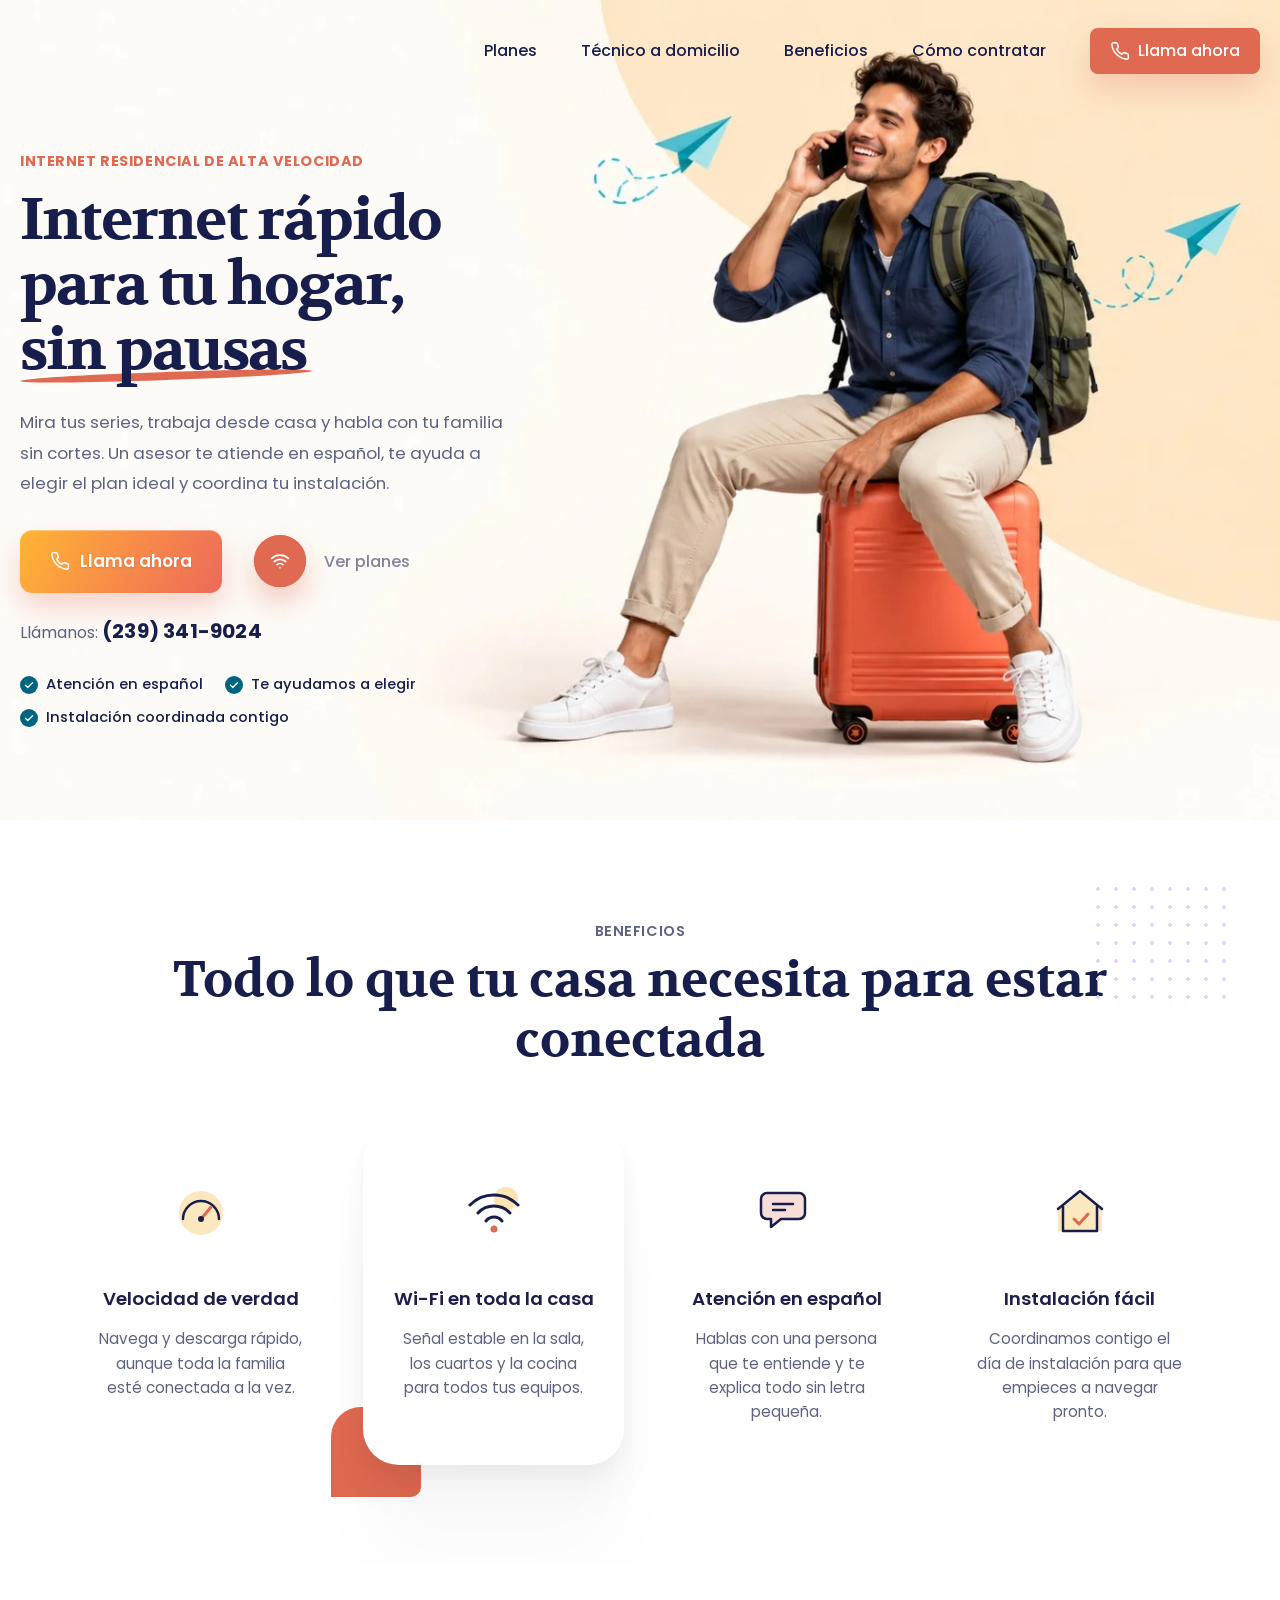
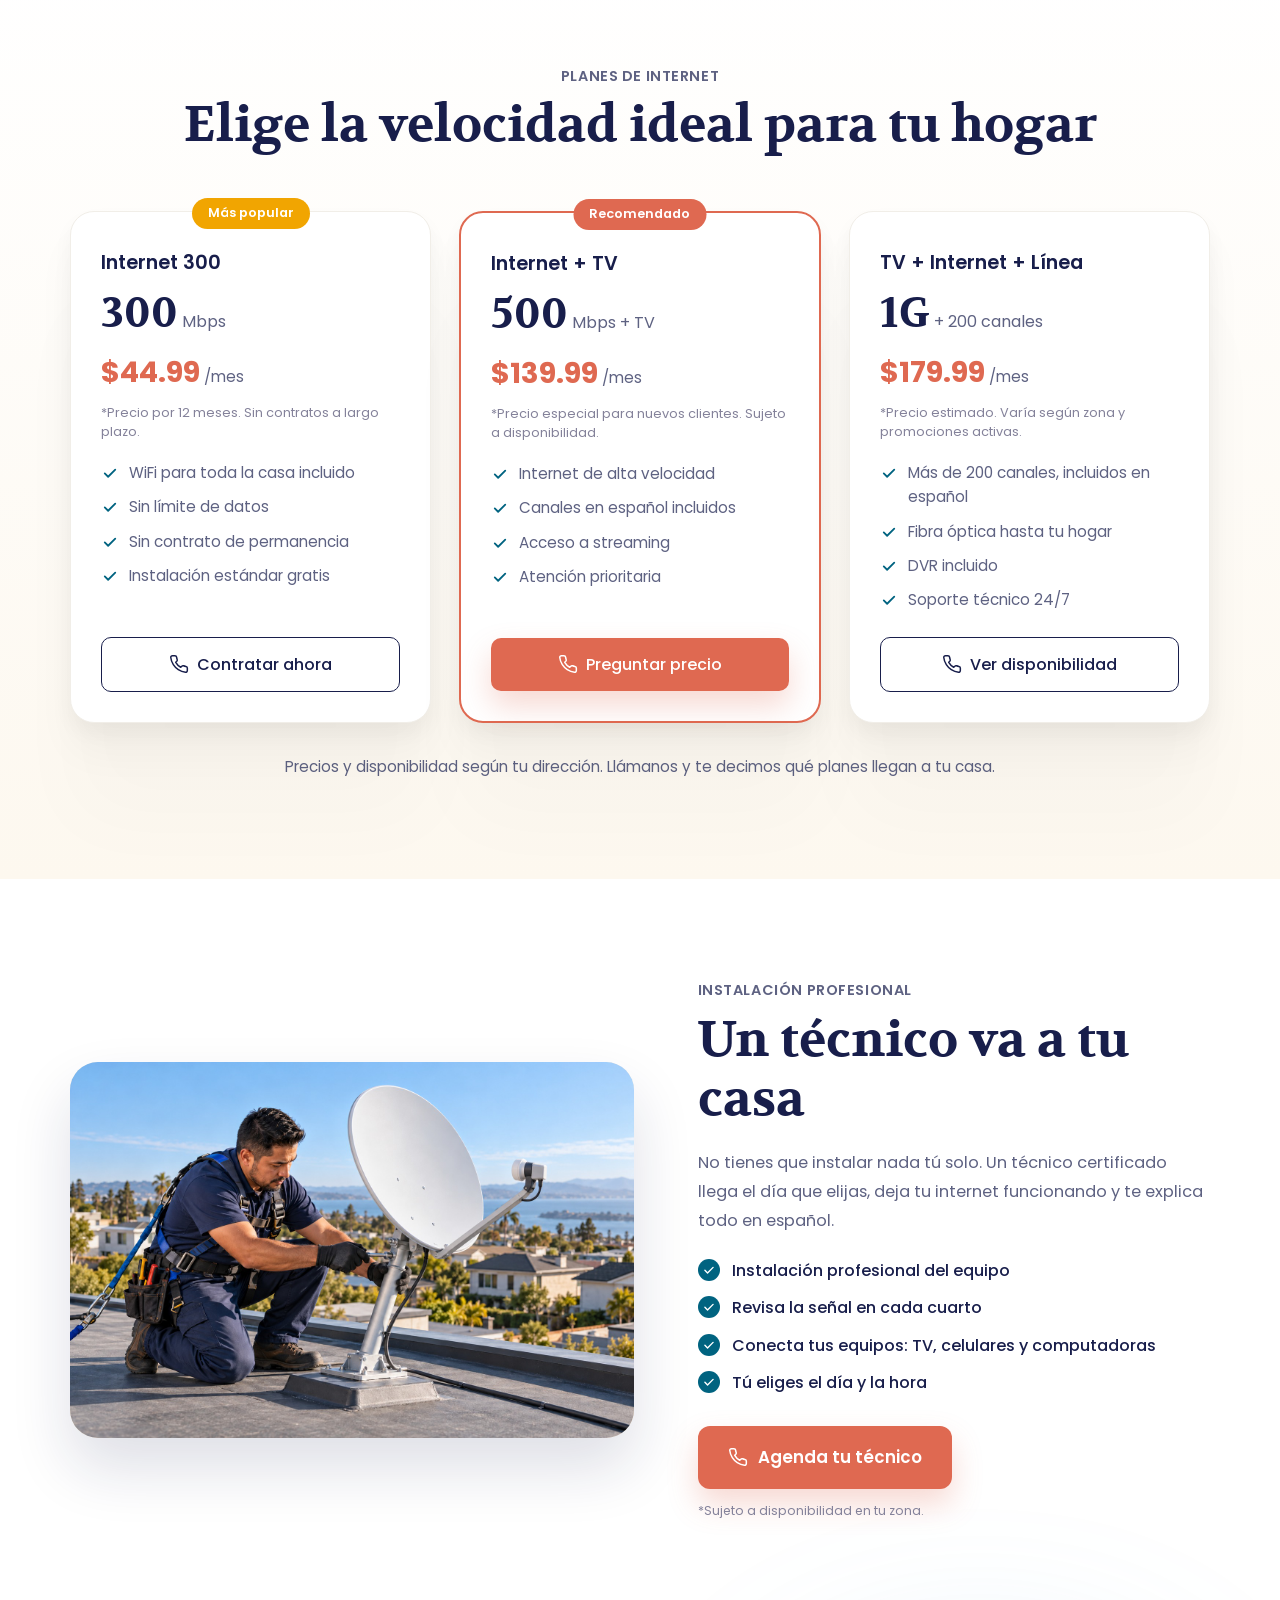
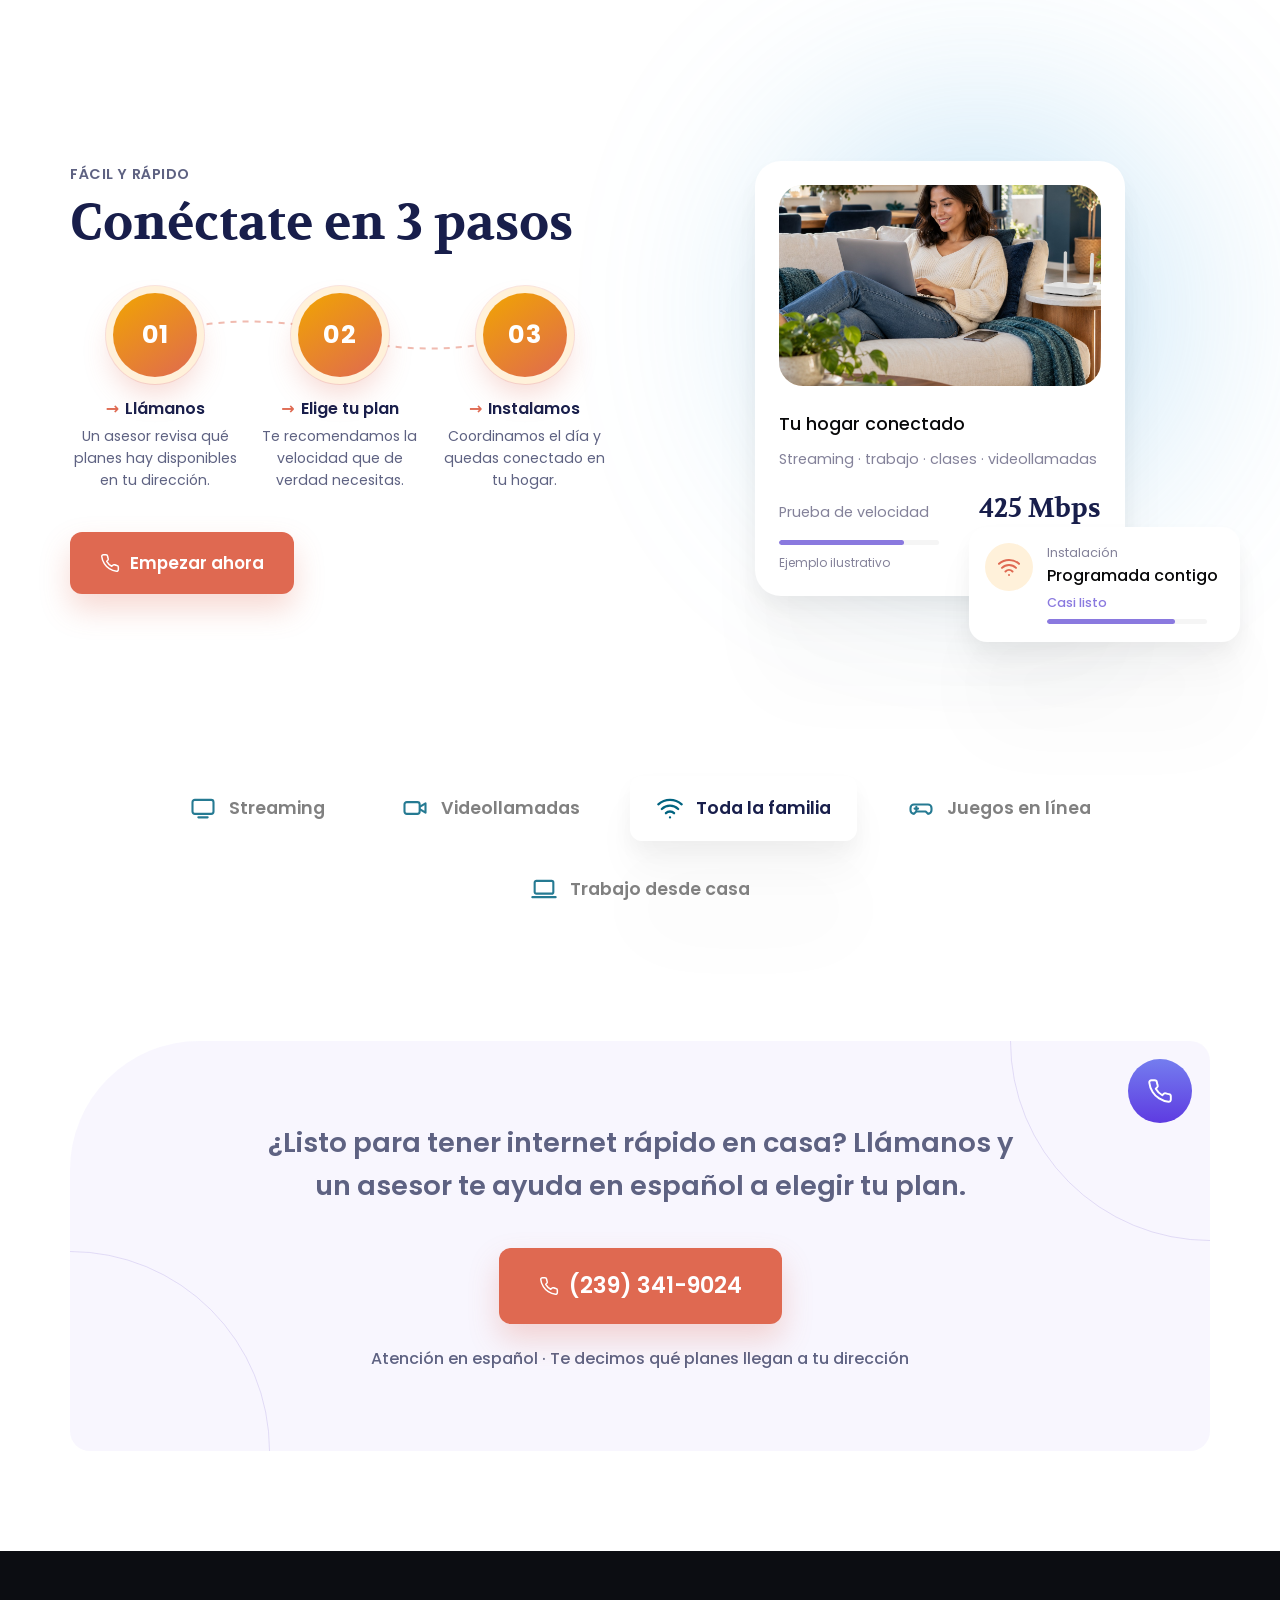
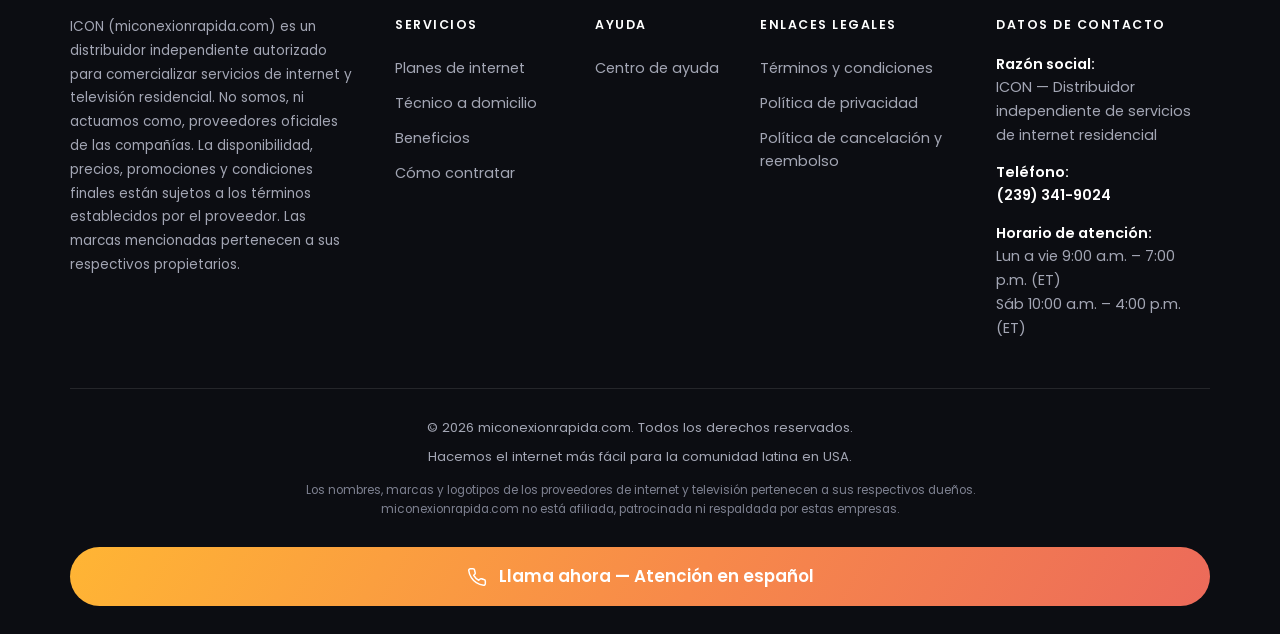
==== commit 262e3966: "Footer en 3 columnas en móvil, sin «técnico gratis» y botón con degradado - Pie de página: Servicios" ====
--- a/index.html
+++ b/index.html
@@ -10,7 +10,7 @@
   <meta property="og:type" content="website">
   <meta property="og:site_name" content="Mi Conexión Rápida">
   <meta property="og:title" content="Internet rápido para tu hogar, sin pausas">
-  <meta property="og:description" content="Te asesoramos en español y un técnico va a tu casa gratis. Llámanos: (239) 341-9024.">
+  <meta property="og:description" content="Te asesoramos en español y un técnico va a tu casa. Llámanos: (239) 341-9024.">
   <meta property="og:url" content="https://miconexionrapida.com/">
   <meta property="og:image" content="https://miconexionrapida.com/img/hero-viajero.webp">
   <link rel="icon" href="img/favicon.svg" type="image/svg+xml">
@@ -30,7 +30,7 @@
       <nav class="nav" id="nav" aria-label="Principal">
         <ul class="nav__list">
           <li><a href="#planes">Planes</a></li>
-          <li><a href="#tecnico">Técnico gratis</a></li>
+          <li><a href="#tecnico">Técnico a domicilio</a></li>
           <li><a href="#beneficios">Beneficios</a></li>
           <li><a href="#contratar">Cómo contratar</a></li>
           <li><a href="tel:+12393419024" class="btn btn--orange btn--call" data-tel>
@@ -154,37 +154,33 @@
       </div>
     </section>
 
-    <!-- ============ TÉCNICO GRATIS ============ -->
+    <!-- ============ TÉCNICO A DOMICILIO ============ -->
     <!-- Foto: img/tecnico.jpeg -->
     <section class="section tech" id="tecnico">
       <div class="container tech__inner">
         <div class="tech__media reveal">
           <img src="img/tecnico.jpeg" width="1536" height="1024" loading="lazy"
                alt="Técnico instalando la antena de internet en el techo de una casa">
-          <div class="tech__badge">
-            <strong>$0</strong>
-            <span>visita del<br>técnico</span>
-          </div>
         </div>
 
         <div class="tech__content reveal">
           <p class="eyebrow eyebrow--left">Instalación profesional</p>
-          <h2 class="section__title section__title--left">Un técnico va a tu casa, gratis</h2>
+          <h2 class="section__title section__title--left">Un técnico va a tu casa</h2>
           <p class="tech__text">
             No tienes que instalar nada tú solo. Un técnico certificado llega el día que elijas,
             deja tu internet funcionando y te explica todo en español.
           </p>
           <ul class="tech__list">
-            <li><svg viewBox="0 0 24 24" aria-hidden="true"><use href="#i-check"/></svg>Instalación estándar sin costo</li>
+            <li><svg viewBox="0 0 24 24" aria-hidden="true"><use href="#i-check"/></svg>Instalación profesional del equipo</li>
             <li><svg viewBox="0 0 24 24" aria-hidden="true"><use href="#i-check"/></svg>Revisa la señal en cada cuarto</li>
             <li><svg viewBox="0 0 24 24" aria-hidden="true"><use href="#i-check"/></svg>Conecta tus equipos: TV, celulares y computadoras</li>
             <li><svg viewBox="0 0 24 24" aria-hidden="true"><use href="#i-check"/></svg>Tú eliges el día y la hora</li>
           </ul>
           <a href="tel:+12393419024" class="btn btn--orange btn--big tech__cta" data-tel>
             <svg viewBox="0 0 24 24" aria-hidden="true"><use href="#i-phone"/></svg>
-            Agenda tu técnico gratis
+            Agenda tu técnico
           </a>
-          <p class="tech__nota">*Aplica a instalación estándar. Sujeto a disponibilidad en tu zona.</p>
+          <p class="tech__nota">*Sujeto a disponibilidad en tu zona.</p>
         </div>
       </div>
     </section>
@@ -292,7 +288,7 @@
         <h4>Servicios</h4>
         <ul>
           <li><a href="#planes">Planes de internet</a></li>
-          <li><a href="#tecnico">Técnico gratis</a></li>
+          <li><a href="#tecnico">Técnico a domicilio</a></li>
           <li><a href="#beneficios">Beneficios</a></li>
           <li><a href="#contratar">Cómo contratar</a></li>
         </ul>
--- a/css/styles.css
+++ b/css/styles.css
@@ -7,6 +7,7 @@
   --muted: #84829A;
   --orange: #DF6951;
   --yellow: #F1A501;
+  --grad-cta: linear-gradient(120deg, #FFB534 0%, #F7894A 55%, #EC6A5A 100%);
   --teal: #006380;
   --peach: #FFF1DA;
   --hero-bg: #fdfcf7;   /* el fondo crema de img/hero-viajero.webp */
@@ -58,7 +59,10 @@
 }
 @media (hover: hover) { .btn:hover { transform: translateY(-2px); } }
 .btn:active { transform: scale(.98); }
-.btn--yellow { background: var(--yellow); color: #fff; box-shadow: 0 20px 35px rgba(241,165,1,.15); }
+.btn--yellow {
+  background: var(--grad-cta); color: #fff; font-weight: 600; text-shadow: 0 1px 2px rgba(160,60,20,.25);
+  box-shadow: 0 14px 28px rgba(236,106,90,.28), inset 0 1px 0 rgba(255,255,255,.35);
+}
 .btn--orange { background: var(--orange); color: #fff; box-shadow: 0 15px 30px rgba(223,105,81,.25); }
 .btn--outline { border: 1px solid var(--navy); color: var(--navy); padding: 8px 20px; border-radius: 6px; }
 .btn--outline:hover { background: var(--navy); color: #fff; }
@@ -184,19 +188,13 @@
 .plan__btn { margin-top: auto; padding: 14px 20px; border-radius: 10px; gap: 8px; }
 .plans__nota { margin-top: 32px; text-align: center; font-size: .95rem; }
 
-/* ---------- Técnico gratis ---------- */
+/* ---------- Técnico a domicilio ---------- */
 .tech__inner { display: grid; grid-template-columns: 1.1fr 1fr; gap: 64px; align-items: center; }
 .tech__media { position: relative; }
 .tech__media img {
   width: 100%; height: auto; aspect-ratio: 3 / 2; object-fit: cover; object-position: 35% center;
   border-radius: 28px; background: var(--peach); box-shadow: 0 30px 60px rgba(24,30,75,.14);
 }
-.tech__badge {
-  position: absolute; right: -18px; bottom: -22px; display: flex; align-items: center; gap: 12px;
-  padding: 14px 20px; background: #fff; border-radius: 18px; box-shadow: var(--shadow);
-  font-size: .85rem; line-height: 1.25; color: var(--text); font-weight: 500;
-}
-.tech__badge strong { font-family: var(--ff-head); font-size: 2.2rem; line-height: 1; color: var(--orange); }
 .tech__text { margin: 18px 0 22px; font-size: 1.02rem; line-height: 1.8; }
 .tech__list { display: grid; gap: 12px; margin-bottom: 30px; }
 .tech__list li { display: flex; gap: 12px; align-items: flex-start; color: var(--navy); font-weight: 500; }
@@ -424,7 +422,7 @@
   .hero__actions .btn--big {
     position: fixed; z-index: 40; left: 16px; right: 16px; margin-inline: auto;
     bottom: calc(14px + env(safe-area-inset-bottom)); width: auto; max-width: 420px;
-    box-shadow: 0 14px 30px rgba(241,165,1,.45);
+    border-radius: 999px; box-shadow: 0 12px 26px rgba(236,106,90,.35), inset 0 1px 0 rgba(255,255,255,.35);
   }
   .hero__actions { margin-top: 18px; }
   .hero { z-index: 40; } /* el hero aísla su capa: así el botón fijo queda sobre el resto de secciones */
@@ -460,12 +458,10 @@
   .step__arrow { margin-right: 4px; }
   .step p { font-size: .8rem; }
 
-  /* Técnico gratis: foto arriba, texto debajo */
+  /* Técnico a domicilio: foto arriba, texto debajo */
   .tech__inner { grid-template-columns: 1fr; gap: 40px; }
   .tech__inner > * { min-width: 0; }
   .tech__media img { border-radius: 22px; }
-  .tech__badge { right: 12px; bottom: -20px; padding: 10px 16px; }
-  .tech__badge strong { font-size: 1.8rem; }
   .tech__text { font-size: .98rem; margin: 12px 0 18px; }
   .tech__cta { width: 100%; }
 
@@ -517,7 +513,7 @@
 .footer__marcas { max-width: 680px; margin: 6px auto 0; font-size: .74rem; line-height: 1.6; color: #7d8090; }
 .footer__call {
   display: flex; align-items: center; justify-content: center; gap: 12px; margin-top: 28px;
-  padding: 16px 20px; border-radius: 12px; background: var(--yellow); color: #14151c;
+  padding: 16px 20px; border-radius: 999px; background: var(--grad-cta); color: #fff;
   font-weight: 600; font-size: 1.05rem; transition: filter .2s;
 }
 .footer__call:hover { filter: brightness(1.06); }
@@ -529,15 +525,18 @@
 }
 @media (max-width: 860px) {
   .footer { padding: 44px 0 calc(100px + env(safe-area-inset-bottom)); }
-  .footer__grid { grid-template-columns: 1fr 1fr; gap: 28px 20px; }
-  .footer__contacto, .footer__grid > :nth-child(4) { grid-column: 1 / -1; }
-  .footer li a { padding: 7px 0; }
+  /* Móvil: Servicios · Ayuda · Legales en una fila de 3 columnas; texto y contacto a todo el ancho */
+  .footer__grid { grid-template-columns: repeat(3, minmax(0, 1fr)); gap: 32px 16px; }
+  .footer__brand, .footer__contacto { grid-column: 1 / -1; }
+  .footer h4 { font-size: .7rem; letter-spacing: .08em; margin-bottom: 12px; }
+  .footer li { margin-bottom: 2px; }
+  .footer li a { display: block; padding: 6px 0; font-size: .82rem; line-height: 1.35; }
   .footer__bottom { margin-top: 32px; }
   /* En la portada ya está fijo el botón amarillo del hero; en las demás páginas la barra se fija abajo */
   body:not(.pagina-legal) .footer__call { display: none; }
   .pagina-legal .footer__call {
     position: fixed; z-index: 40; left: 16px; right: 16px; bottom: calc(14px + env(safe-area-inset-bottom));
-    margin: 0 auto; max-width: 420px; box-shadow: 0 14px 30px rgba(241,165,1,.45);
+    margin: 0 auto; max-width: 420px; box-shadow: 0 12px 26px rgba(236,106,90,.35);
     gap: 8px; padding: 16px 12px; font-size: clamp(.86rem, 4vw, 1rem); white-space: nowrap;
   }
 }
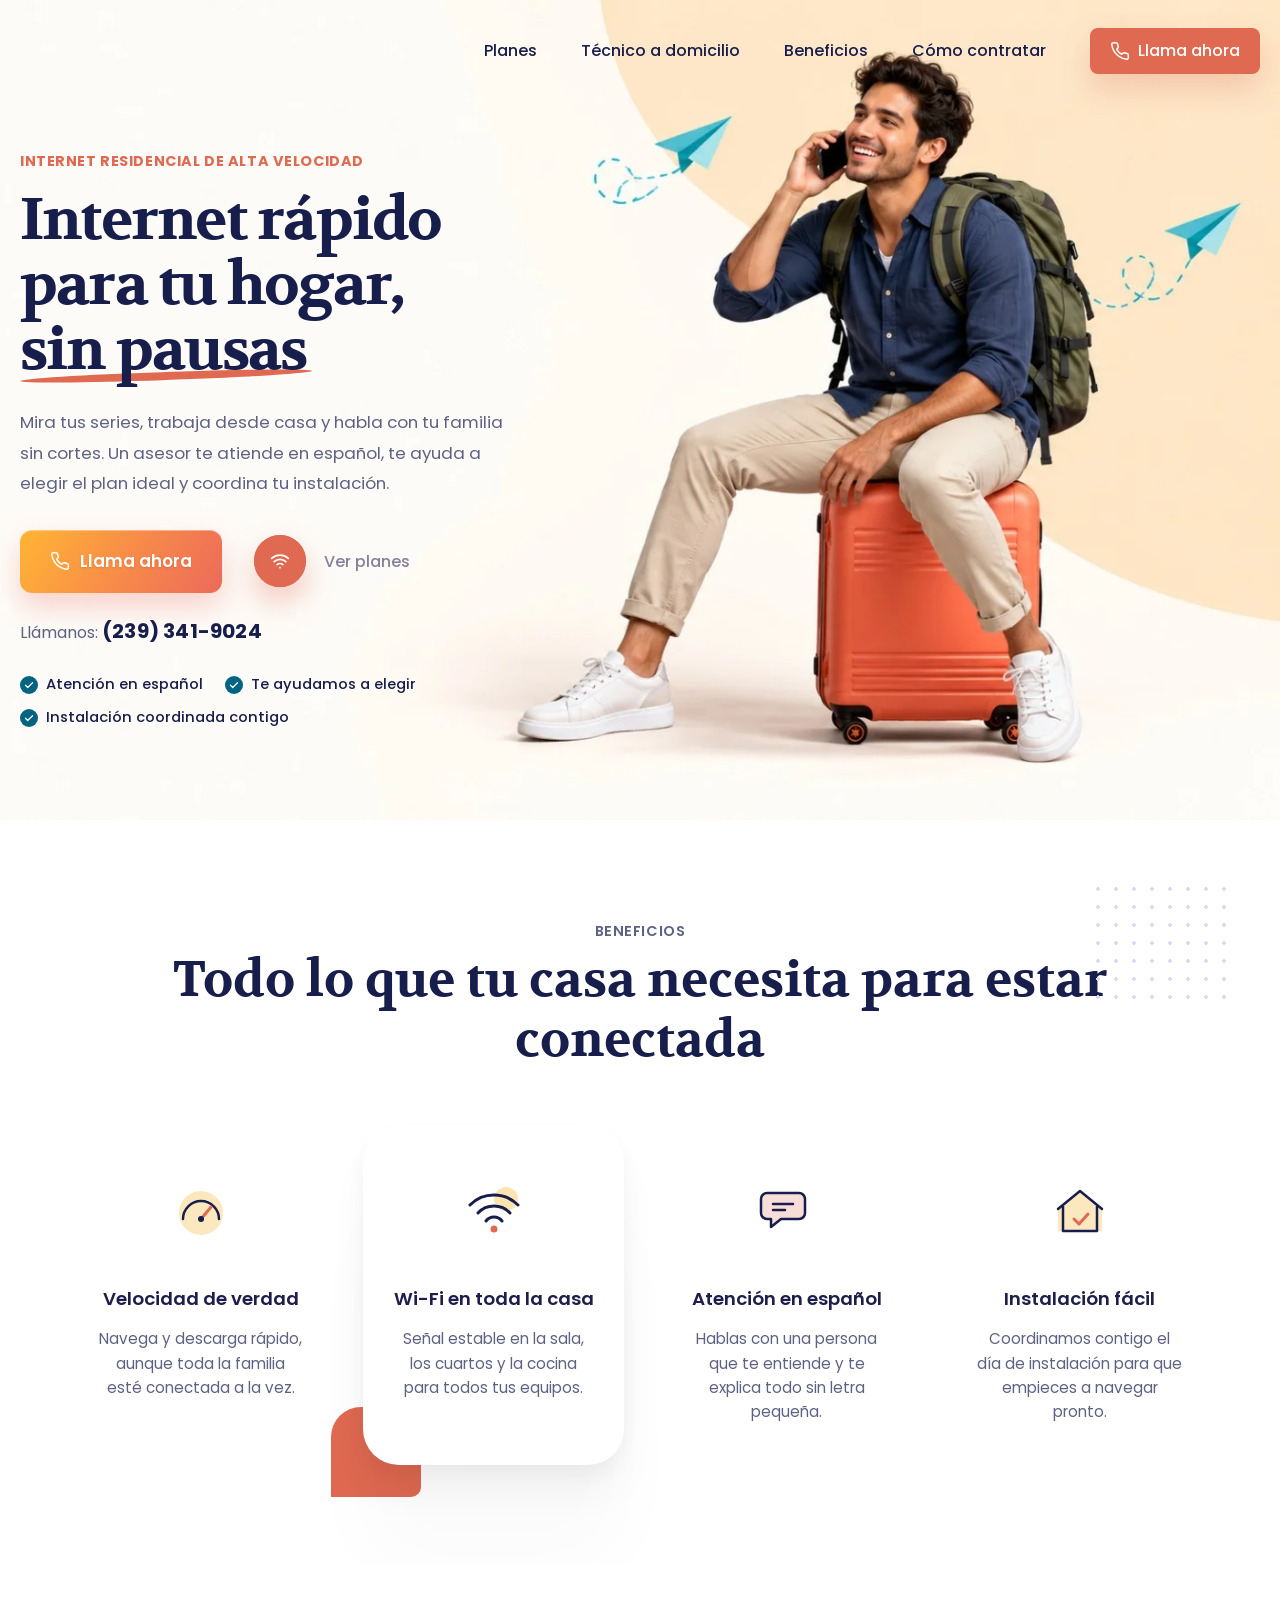
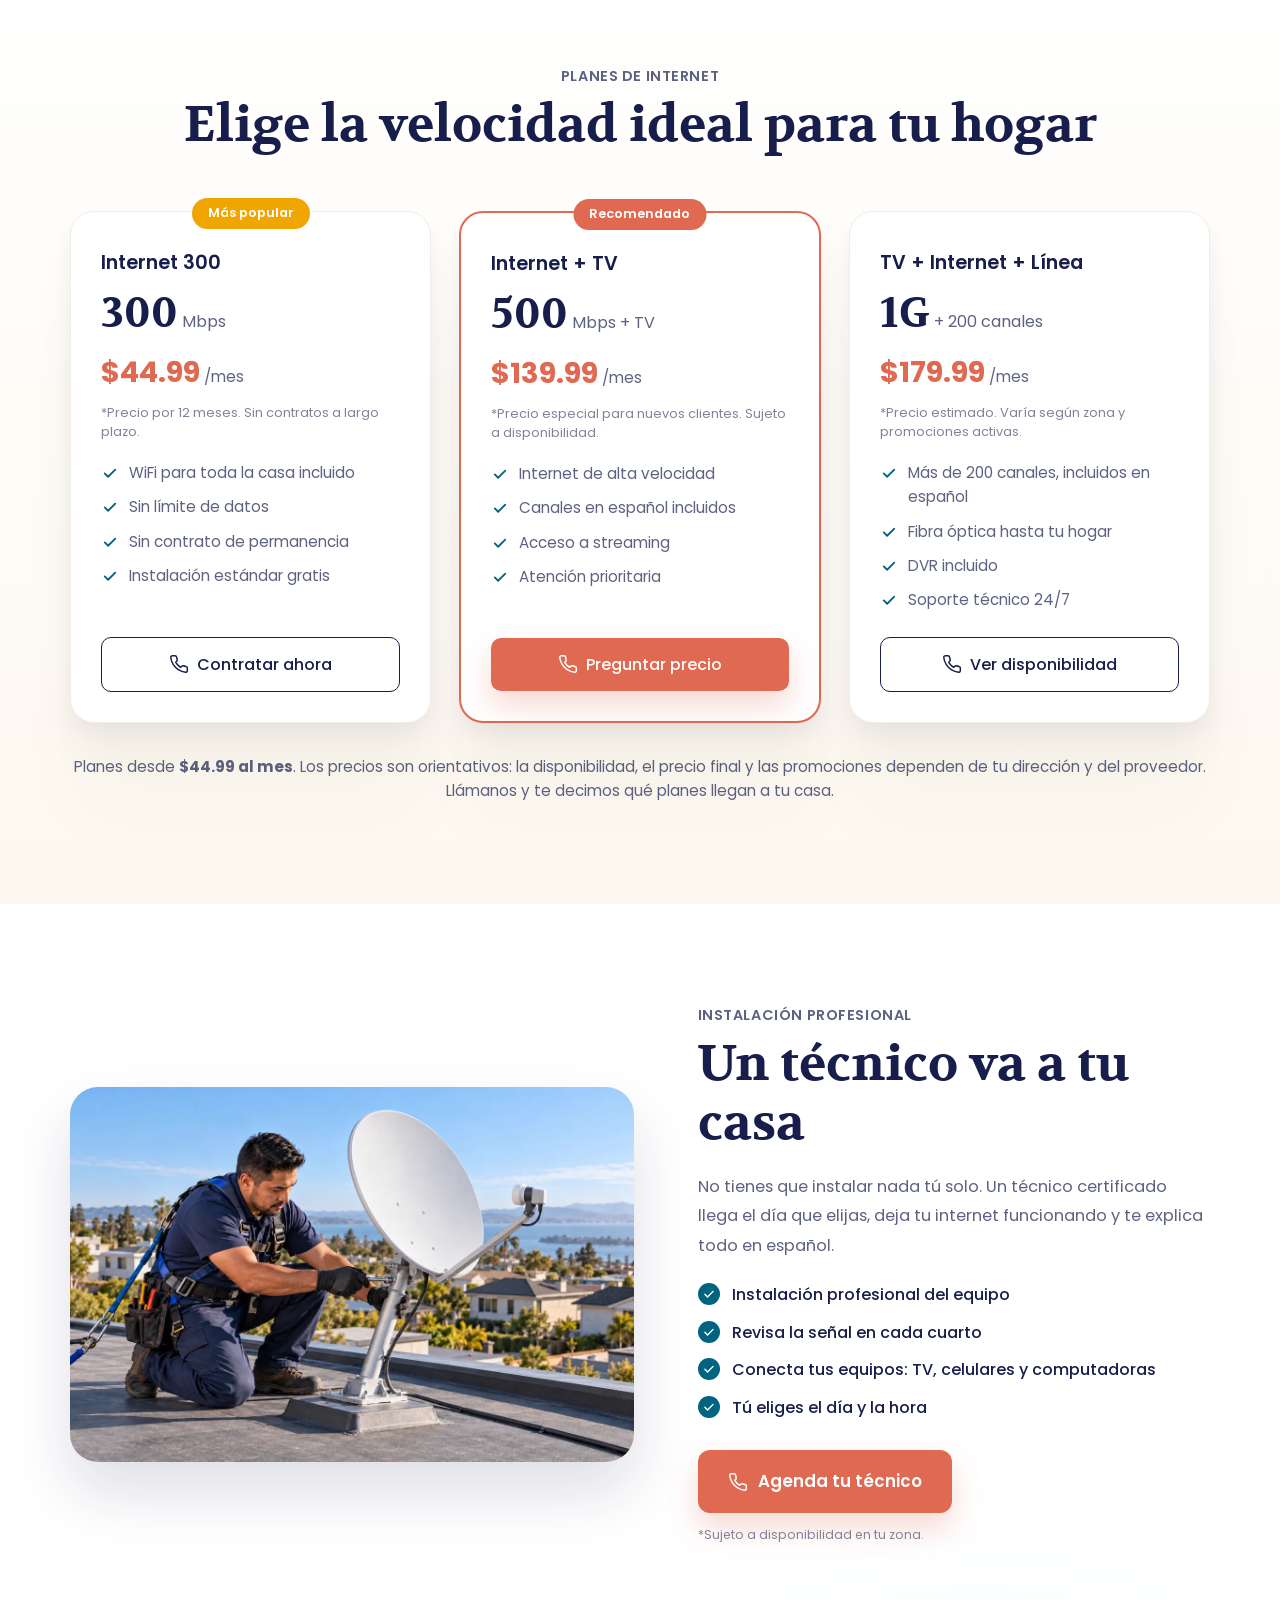
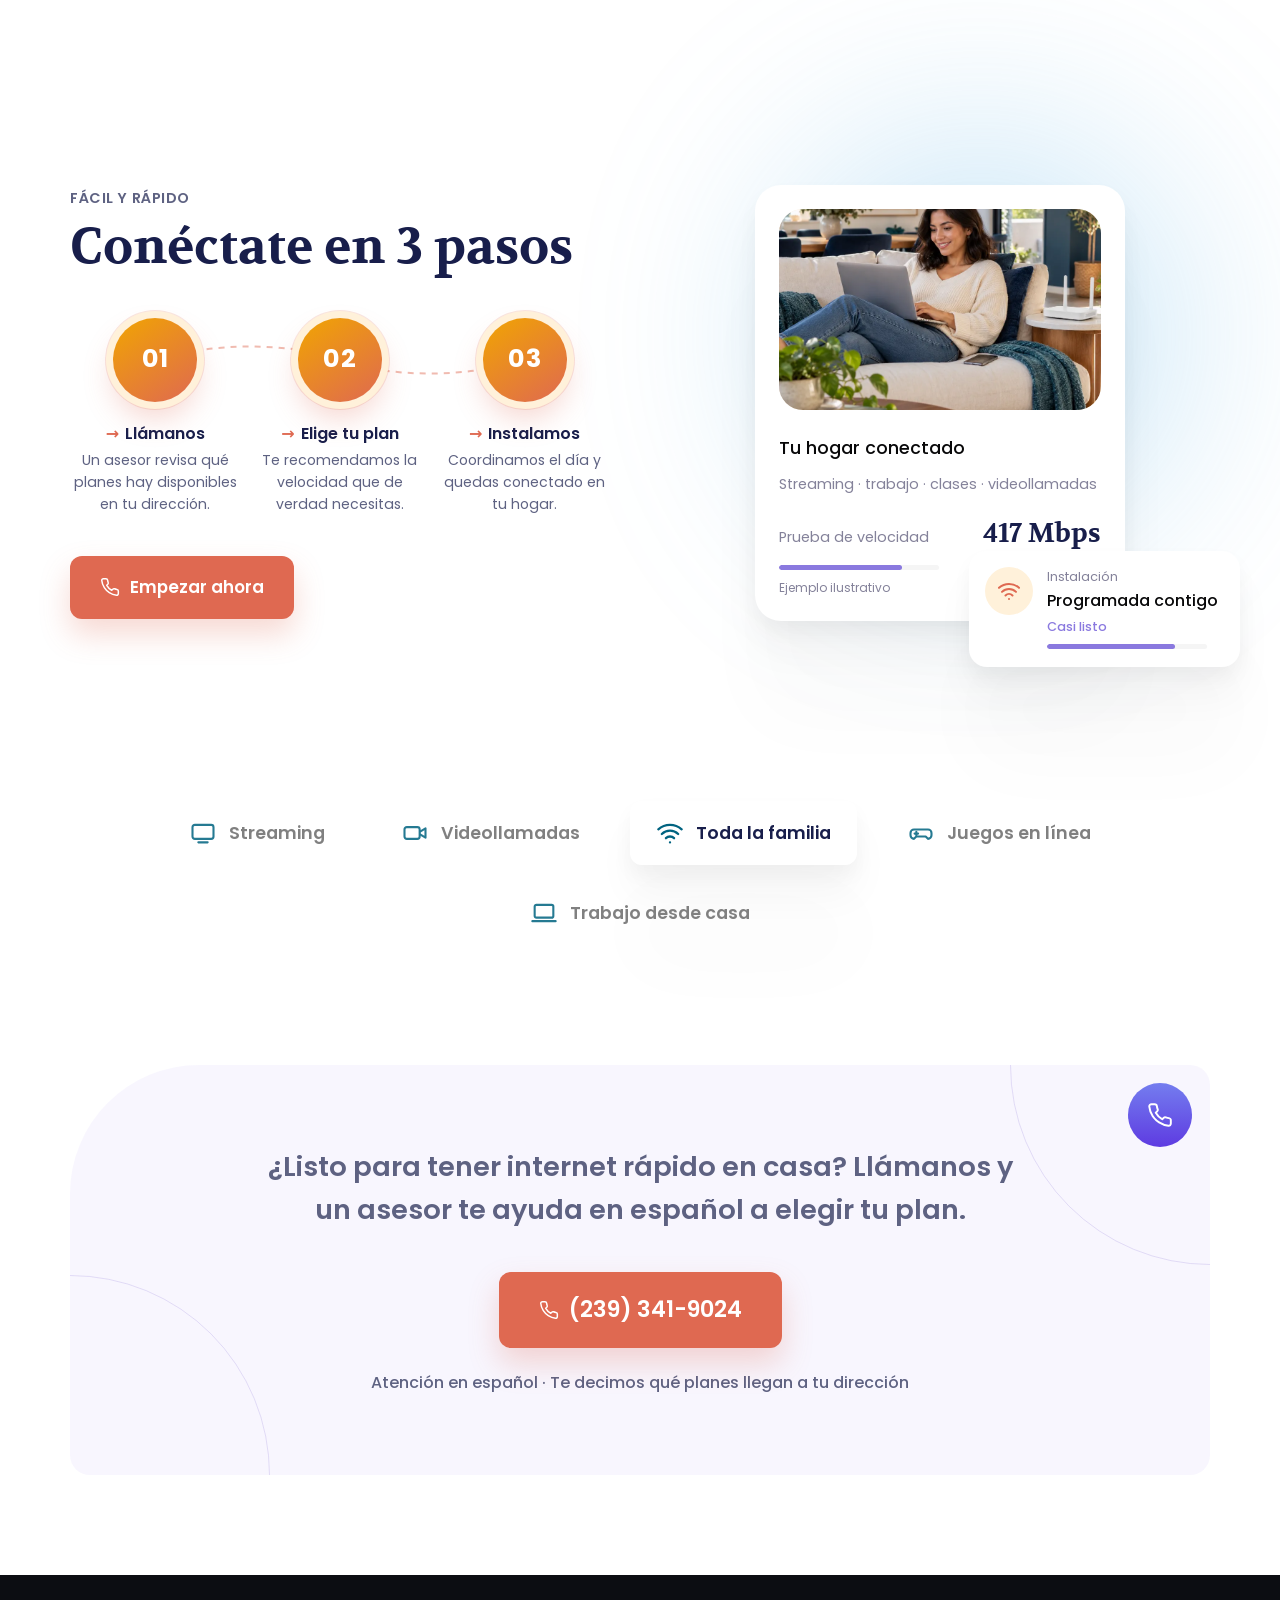
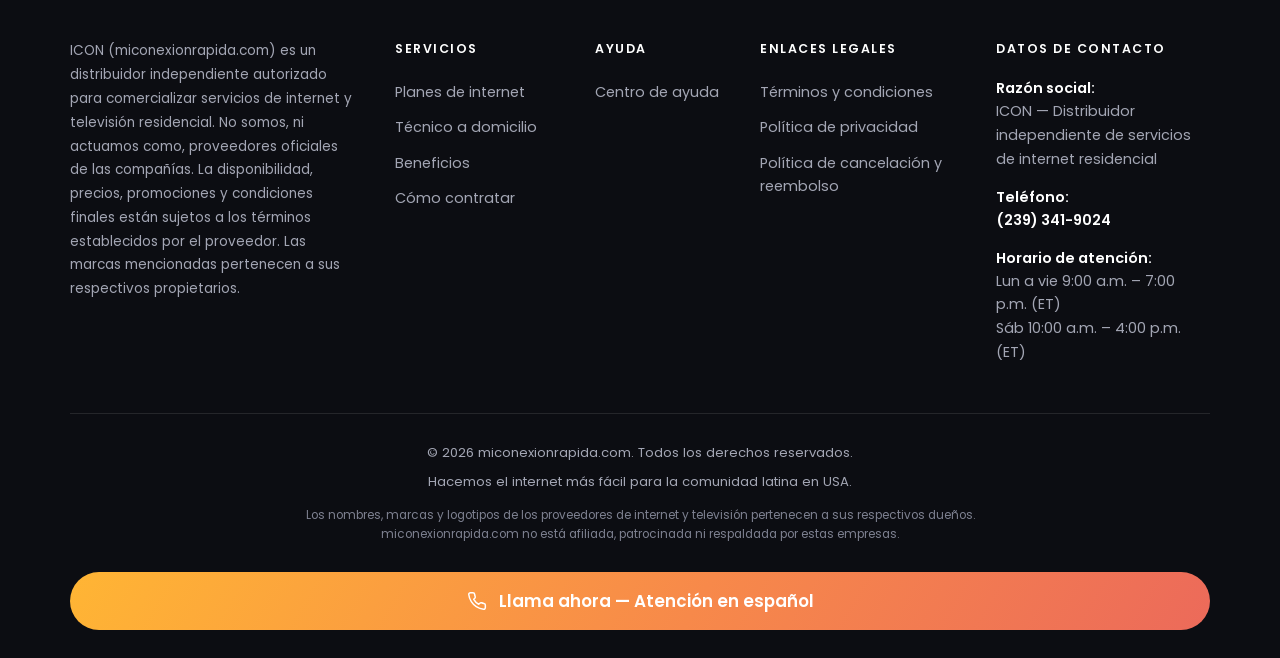
==== commit 095d80ae: "Planes en HTML estático, precio «desde» y fotos en WebP - Los planes se escriben en index.html para " ====
--- a/index.html
+++ b/index.html
@@ -142,24 +142,73 @@
     </section>
 
     <!-- ============ PLANES ============ -->
-    <!-- Los planes se pintan desde PLANES en js/main.js. -->
+    <!-- Los planes están escritos aquí (no con JS) para que Google y los lectores sin JS vean precios y botones. -->
     <section class="section plans" id="planes">
       <div class="container">
         <header class="section__head reveal">
           <p class="eyebrow">Planes de internet</p>
           <h2 class="section__title">Elige la velocidad ideal para tu hogar</h2>
         </header>
-        <div class="plans__grid" id="plansGrid"></div>
-        <p class="plans__nota reveal">Precios y disponibilidad según tu dirección. Llámanos y te decimos qué planes llegan a tu casa.</p>
+        <div class="plans__grid" id="plansGrid">
+          <article class="plan reveal">
+            <span class="plan__tag plan__tag--alt">Más popular</span>
+            <h3 class="plan__nombre">Internet 300</h3>
+            <p class="plan__velocidad"><strong>300</strong> Mbps</p>
+            <p class="plan__precio"><strong>$44.99</strong><span> /mes</span></p>
+            <p class="plan__nota">*Precio por 12 meses. Sin contratos a largo plazo.</p>
+            <ul class="plan__incluye">
+              <li><svg viewBox="0 0 24 24" aria-hidden="true"><use href="#i-check"/></svg>WiFi para toda la casa incluido</li>
+              <li><svg viewBox="0 0 24 24" aria-hidden="true"><use href="#i-check"/></svg>Sin límite de datos</li>
+              <li><svg viewBox="0 0 24 24" aria-hidden="true"><use href="#i-check"/></svg>Sin contrato de permanencia</li>
+              <li><svg viewBox="0 0 24 24" aria-hidden="true"><use href="#i-check"/></svg>Instalación estándar gratis</li>
+            </ul>
+            <a href="tel:+12393419024" class="btn btn--outline plan__btn" data-tel data-ubicacion="plan-300">
+              <svg viewBox="0 0 24 24" aria-hidden="true"><use href="#i-phone"/></svg>Contratar ahora
+            </a>
+          </article>
+          <article class="plan plan--destacado reveal">
+            <span class="plan__tag">Recomendado</span>
+            <h3 class="plan__nombre">Internet + TV</h3>
+            <p class="plan__velocidad"><strong>500</strong> Mbps + TV</p>
+            <p class="plan__precio"><strong>$139.99</strong><span> /mes</span></p>
+            <p class="plan__nota">*Precio especial para nuevos clientes. Sujeto a disponibilidad.</p>
+            <ul class="plan__incluye">
+              <li><svg viewBox="0 0 24 24" aria-hidden="true"><use href="#i-check"/></svg>Internet de alta velocidad</li>
+              <li><svg viewBox="0 0 24 24" aria-hidden="true"><use href="#i-check"/></svg>Canales en español incluidos</li>
+              <li><svg viewBox="0 0 24 24" aria-hidden="true"><use href="#i-check"/></svg>Acceso a streaming</li>
+              <li><svg viewBox="0 0 24 24" aria-hidden="true"><use href="#i-check"/></svg>Atención prioritaria</li>
+            </ul>
+            <a href="tel:+12393419024" class="btn btn--orange plan__btn" data-tel data-ubicacion="plan-internet-tv">
+              <svg viewBox="0 0 24 24" aria-hidden="true"><use href="#i-phone"/></svg>Preguntar precio
+            </a>
+          </article>
+          <article class="plan reveal">
+            <h3 class="plan__nombre">TV + Internet + Línea</h3>
+            <p class="plan__velocidad"><strong>1G</strong> + 200 canales</p>
+            <p class="plan__precio"><strong>$179.99</strong><span> /mes</span></p>
+            <p class="plan__nota">*Precio estimado. Varía según zona y promociones activas.</p>
+            <ul class="plan__incluye">
+              <li><svg viewBox="0 0 24 24" aria-hidden="true"><use href="#i-check"/></svg>Más de 200 canales, incluidos en español</li>
+              <li><svg viewBox="0 0 24 24" aria-hidden="true"><use href="#i-check"/></svg>Fibra óptica hasta tu hogar</li>
+              <li><svg viewBox="0 0 24 24" aria-hidden="true"><use href="#i-check"/></svg>DVR incluido</li>
+              <li><svg viewBox="0 0 24 24" aria-hidden="true"><use href="#i-check"/></svg>Soporte técnico 24/7</li>
+            </ul>
+            <a href="tel:+12393419024" class="btn btn--outline plan__btn" data-tel data-ubicacion="plan-tv-internet-linea">
+              <svg viewBox="0 0 24 24" aria-hidden="true"><use href="#i-phone"/></svg>Ver disponibilidad
+            </a>
+          </article>
+        </div>
+        <p class="plans__nota reveal">Planes desde <strong>$44.99 al mes</strong>. Los precios son orientativos: la disponibilidad,
+          el precio final y las promociones dependen de tu dirección y del proveedor. Llámanos y te decimos qué planes llegan a tu casa.</p>
       </div>
     </section>
 
     <!-- ============ TÉCNICO A DOMICILIO ============ -->
-    <!-- Foto: img/tecnico.jpeg -->
+    <!-- Foto: img/tecnico.webp -->
     <section class="section tech" id="tecnico">
       <div class="container tech__inner">
         <div class="tech__media reveal">
-          <img src="img/tecnico.jpeg" width="1536" height="1024" loading="lazy"
+          <img src="img/tecnico.webp" width="1200" height="800" decoding="async" loading="lazy"
                alt="Técnico instalando la antena de internet en el techo de una casa">
         </div>
 
@@ -222,7 +271,7 @@
 
         <div class="booking__visual reveal">
           <div class="trip-card">
-            <img src="img/familiaconectada.jpeg" width="1254" height="1254" loading="lazy"
+            <img src="img/familiaconectada.webp" width="900" height="900" decoding="async" loading="lazy"
                  alt="Mujer sonriendo con su portátil en el sofá, con el router de internet junto a ella">
             <h3>Tu hogar conectado</h3>
             <p class="trip-card__meta">Streaming · trabajo · clases · videollamadas</p>
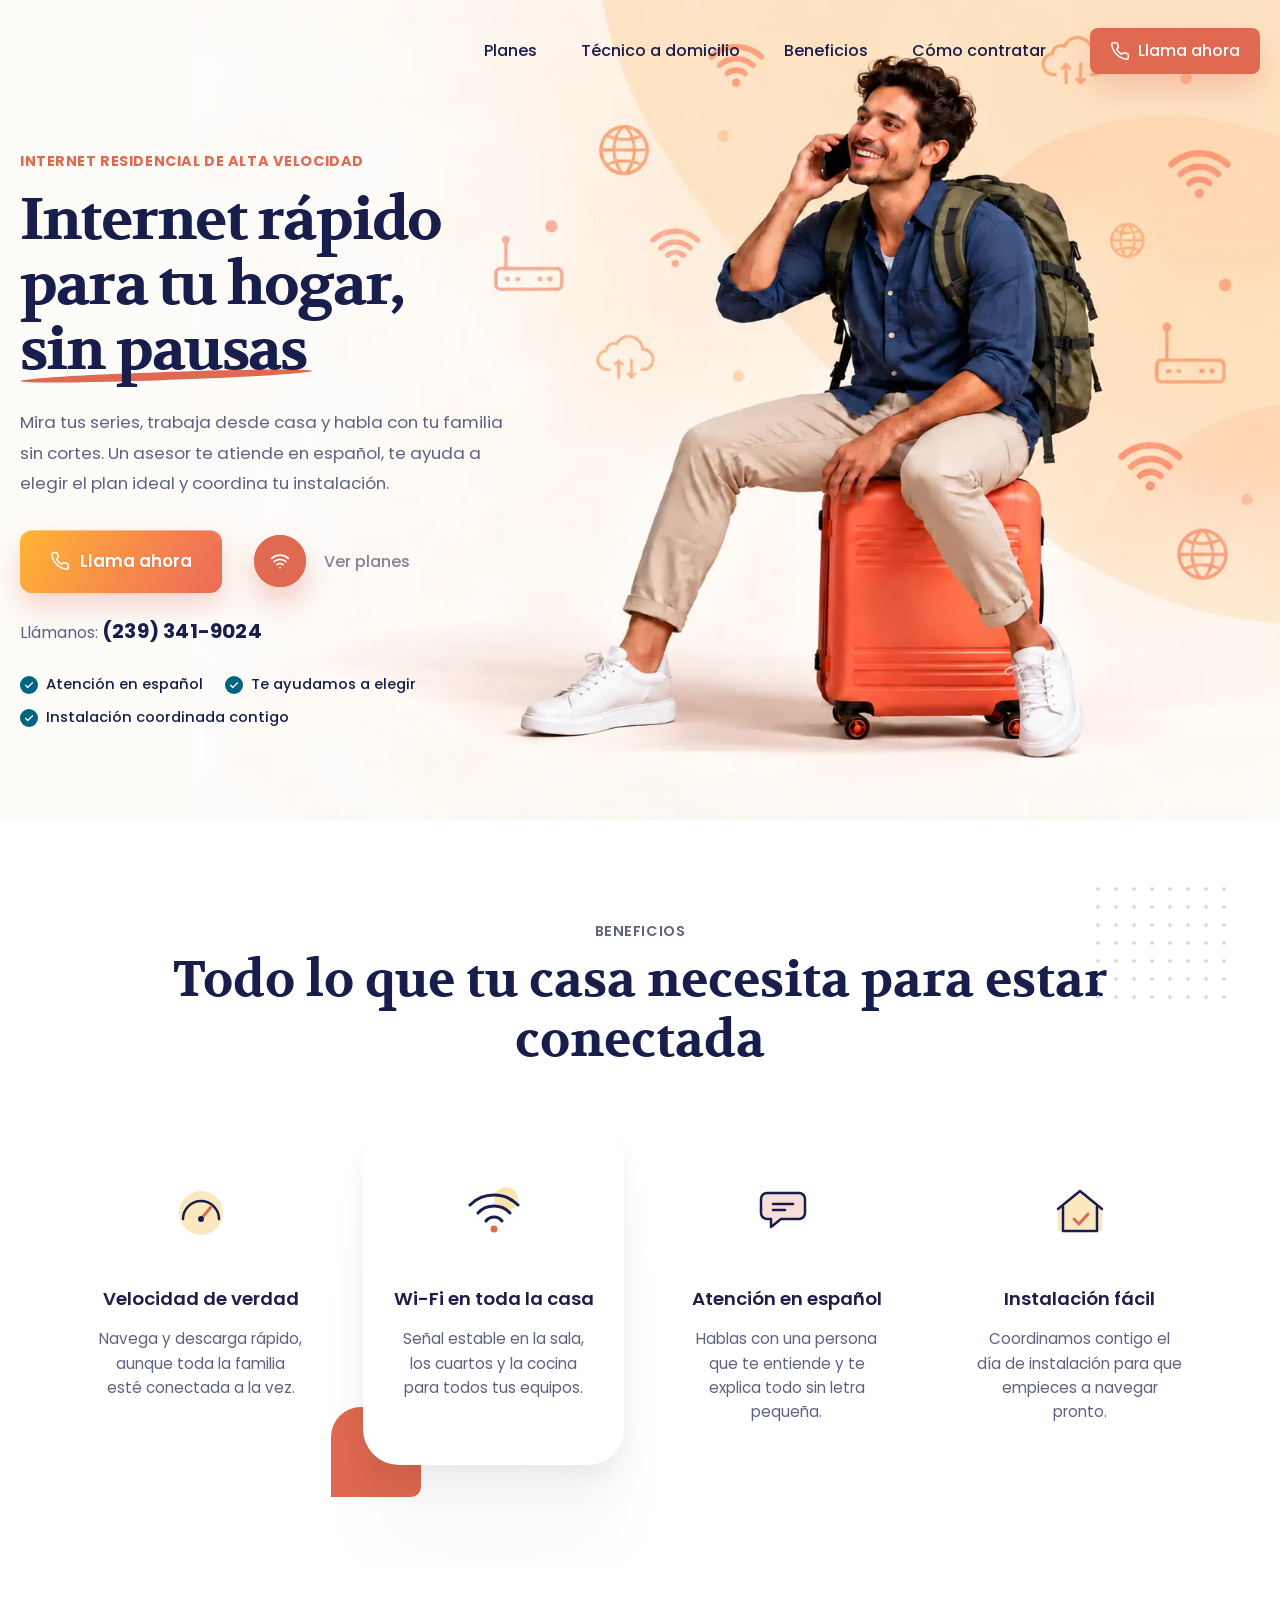
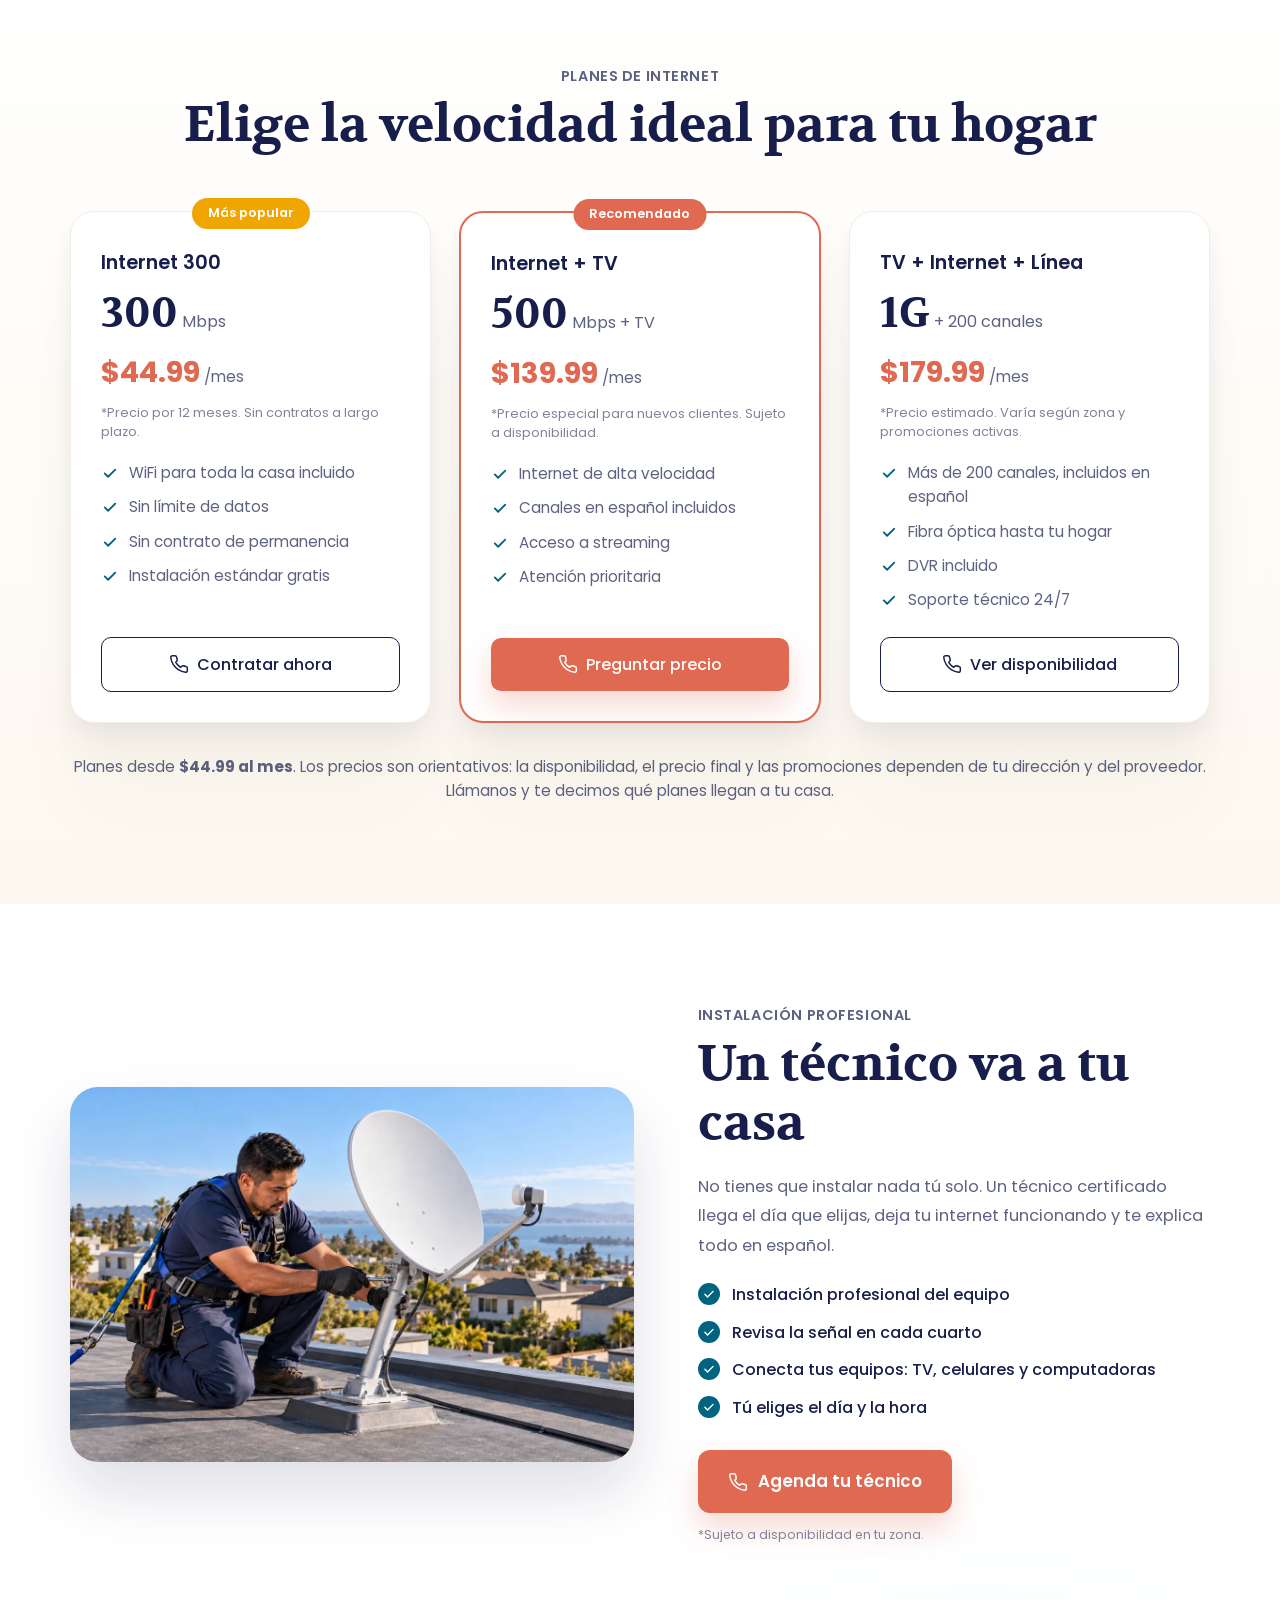
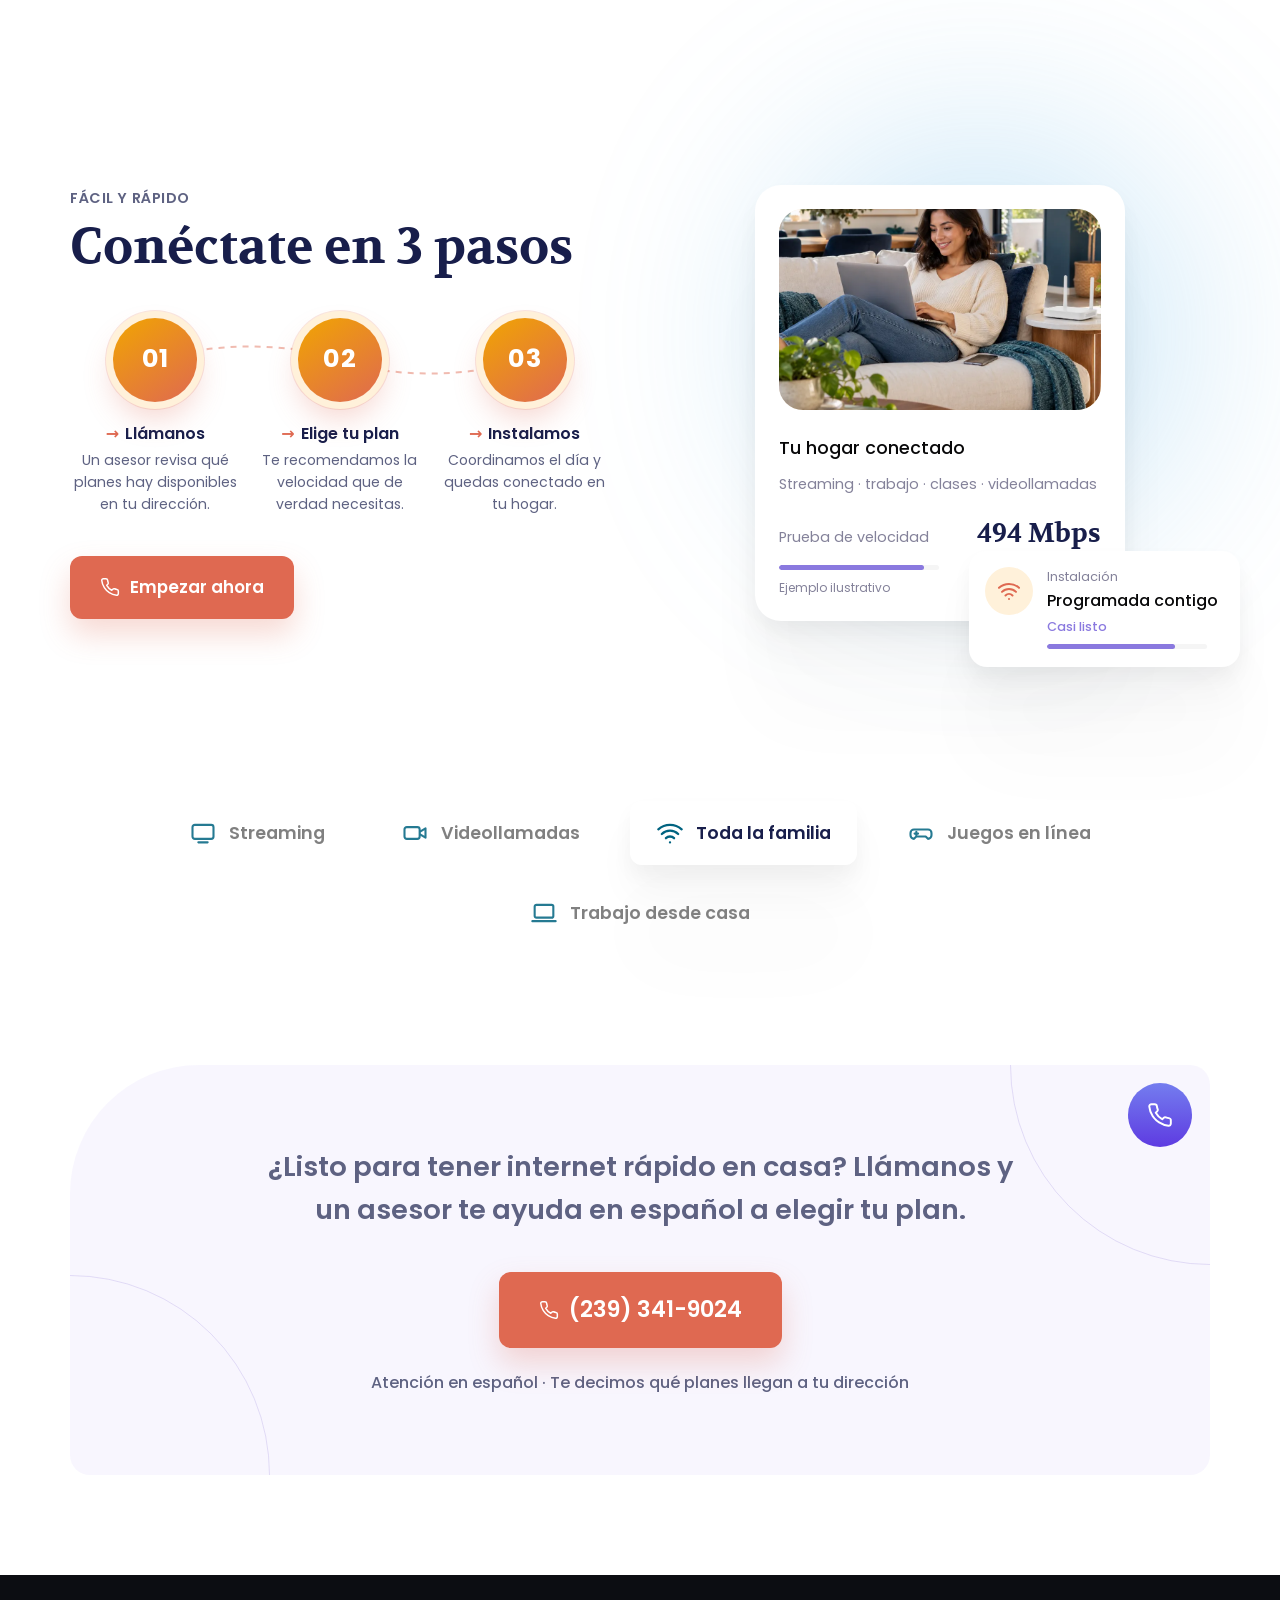
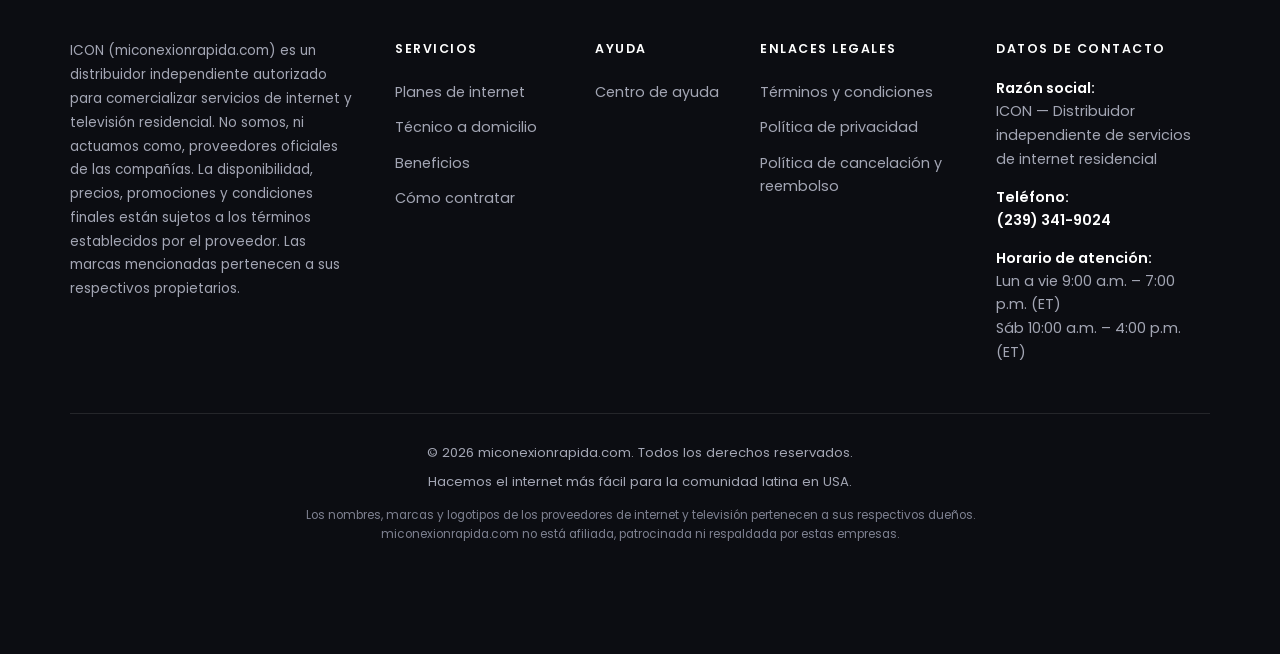
==== commit dd338d62: "Forzar descarga de la nueva foto del hero (?v=2) Co-Authored-By: Claude Opus 5.5 <noreply@anthropic." ====
--- a/index.html
+++ b/index.html
@@ -12,13 +12,13 @@
   <meta property="og:title" content="Internet rápido para tu hogar, sin pausas">
   <meta property="og:description" content="Te asesoramos en español y un técnico va a tu casa. Llámanos: (239) 341-9024.">
   <meta property="og:url" content="https://miconexionrapida.com/">
-  <meta property="og:image" content="https://miconexionrapida.com/img/hero-viajero.webp">
+  <meta property="og:image" content="https://miconexionrapida.com/img/hero-viajero.webp?v=2">
   <link rel="icon" href="img/favicon.svg" type="image/svg+xml">
   <script src="js/ads.js"></script>
   <link rel="preconnect" href="https://fonts.googleapis.com">
   <link rel="preconnect" href="https://fonts.gstatic.com" crossorigin>
   <link href="https://fonts.googleapis.com/css2?family=Poppins:wght@400;500;600;700&family=Volkhov:wght@400;700&display=swap" rel="stylesheet">
-  <link rel="preload" as="image" href="img/hero-viajero.webp" media="(min-width: 861px)">
+  <link rel="preload" as="image" href="img/hero-viajero.webp?v=2" media="(min-width: 861px)">
   <link rel="stylesheet" href="css/styles.css">
 </head>
 <body>
@@ -89,7 +89,7 @@
         </div>
 
         <div class="hero__media reveal">
-          <img class="hero__img" src="img/hero-viajero-movil.webp" width="900" height="900"
+          <img class="hero__img" src="img/hero-viajero-movil.webp?v=2" width="900" height="900"
                alt="Cliente sonriente hablando por teléfono con su asesor, sentado sobre su maleta">
         </div>
       </div>
--- a/css/styles.css
+++ b/css/styles.css
@@ -10,7 +10,7 @@
   --grad-cta: linear-gradient(120deg, #FFB534 0%, #F7894A 55%, #EC6A5A 100%);
   --teal: #006380;
   --peach: #FFF1DA;
-  --hero-bg: #fdfcf7;   /* el fondo crema de img/hero-viajero.webp */
+  --hero-bg: #fdfcf9;   /* el fondo crema de img/hero-viajero.webp */
   --lilac: #DFD7F9;
   --bg: #fff;
   --shadow: 0 100px 80px rgba(0,0,0,.02), 0 30px 40px rgba(0,0,0,.035), 0 10px 20px rgba(0,0,0,.04);
@@ -100,7 +100,7 @@
   position: relative; isolation: isolate; overflow: hidden;
   padding: 150px 0 90px; min-height: min(900px, max(680px, 56.25vw));
   display: flex; align-items: center;
-  background: var(--hero-bg) url("../img/hero-viajero.webp") no-repeat right center / auto 100%;
+  background: var(--hero-bg) url("../img/hero-viajero.webp?v=2") no-repeat right center / auto 100%;
 }
 .hero > .container, .header > .container { width: min(1240px, 100% - 32px); }
 .hero__inner { display: grid; grid-template-columns: minmax(0, 560px) 1fr; align-items: center; gap: 40px; }
@@ -418,14 +418,8 @@
   .hero__badges li { flex-direction: column; justify-content: flex-start; gap: 6px; text-align: center; }
   .hero__badges svg { width: 22px; height: 22px; padding: 4px; }
 
-  /* «Llama ahora» fijo abajo y centrado; sustituye a la barra naranja */
-  .hero__actions .btn--big {
-    position: fixed; z-index: 40; left: 16px; right: 16px; margin-inline: auto;
-    bottom: calc(14px + env(safe-area-inset-bottom)); width: auto; max-width: 420px;
-    border-radius: 999px; box-shadow: 0 12px 26px rgba(236,106,90,.35), inset 0 1px 0 rgba(255,255,255,.35);
-  }
-  .hero__actions { margin-top: 18px; }
-  .hero { z-index: 40; } /* el hero aísla su capa: así el botón fijo queda sobre el resto de secciones */
+  /* En el móvil el «Llama ahora» es la barra fija de abajo (.footer__call), así que el del hero sobra */
+  .hero__actions { display: none; }
 
   /* Beneficios, planes y usos: carruseles deslizables con la siguiente tarjeta asomando */
   .services__grid, .plans__grid, .partners__row {
@@ -511,12 +505,21 @@
   text-align: center; display: grid; gap: 8px; font-size: .82rem;
 }
 .footer__marcas { max-width: 680px; margin: 6px auto 0; font-size: .74rem; line-height: 1.6; color: #7d8090; }
+/* «Llama ahora» fijo abajo en todas las páginas. Va fuera del hero y de los .reveal: un ancestro con
+   transform u overflow rompe position: fixed (sobre todo en Safari de iPhone).
+   En la portada (escritorio) main.js le pone .is-oculta mientras el botón del hero está a la vista. */
 .footer__call {
-  display: flex; align-items: center; justify-content: center; gap: 12px; margin-top: 28px;
-  padding: 16px 20px; border-radius: 999px; background: var(--grad-cta); color: #fff;
-  font-weight: 600; font-size: 1.05rem; transition: filter .2s;
-}
+  position: fixed; z-index: 60; left: 16px; right: 16px; bottom: calc(18px + env(safe-area-inset-bottom));
+  display: flex; align-items: center; justify-content: center; gap: 12px;
+  margin: 0 auto; max-width: 420px; padding: 16px 20px; border-radius: 999px;
+  background: var(--grad-cta); color: #fff; font-weight: 600; font-size: 1.05rem; white-space: nowrap;
+  text-shadow: 0 1px 2px rgba(160,60,20,.25);
+  box-shadow: 0 12px 26px rgba(236,106,90,.35), inset 0 1px 0 rgba(255,255,255,.35);
+  transition: filter .2s, opacity .3s, transform .3s;
+}
+.footer__call.is-oculta { opacity: 0; transform: translateY(24px); pointer-events: none; }
 .footer__call:hover { filter: brightness(1.06); }
+.footer { padding-bottom: calc(110px + env(safe-area-inset-bottom)); } /* que la barra no tape el pie */
 .footer__call svg { width: 20px; height: 20px; }
 
 @media (max-width: 1024px) {
@@ -532,13 +535,7 @@
   .footer li { margin-bottom: 2px; }
   .footer li a { display: block; padding: 6px 0; font-size: .82rem; line-height: 1.35; }
   .footer__bottom { margin-top: 32px; }
-  /* En la portada ya está fijo el botón amarillo del hero; en las demás páginas la barra se fija abajo */
-  body:not(.pagina-legal) .footer__call { display: none; }
-  .pagina-legal .footer__call {
-    position: fixed; z-index: 40; left: 16px; right: 16px; bottom: calc(14px + env(safe-area-inset-bottom));
-    margin: 0 auto; max-width: 420px; box-shadow: 0 12px 26px rgba(236,106,90,.35);
-    gap: 8px; padding: 16px 12px; font-size: clamp(.86rem, 4vw, 1rem); white-space: nowrap;
-  }
+  .footer__call { bottom: calc(14px + env(safe-area-inset-bottom)); gap: 8px; padding: 16px 12px; font-size: clamp(.86rem, 4vw, 1rem); }
 }
 
 /* ==========================================================
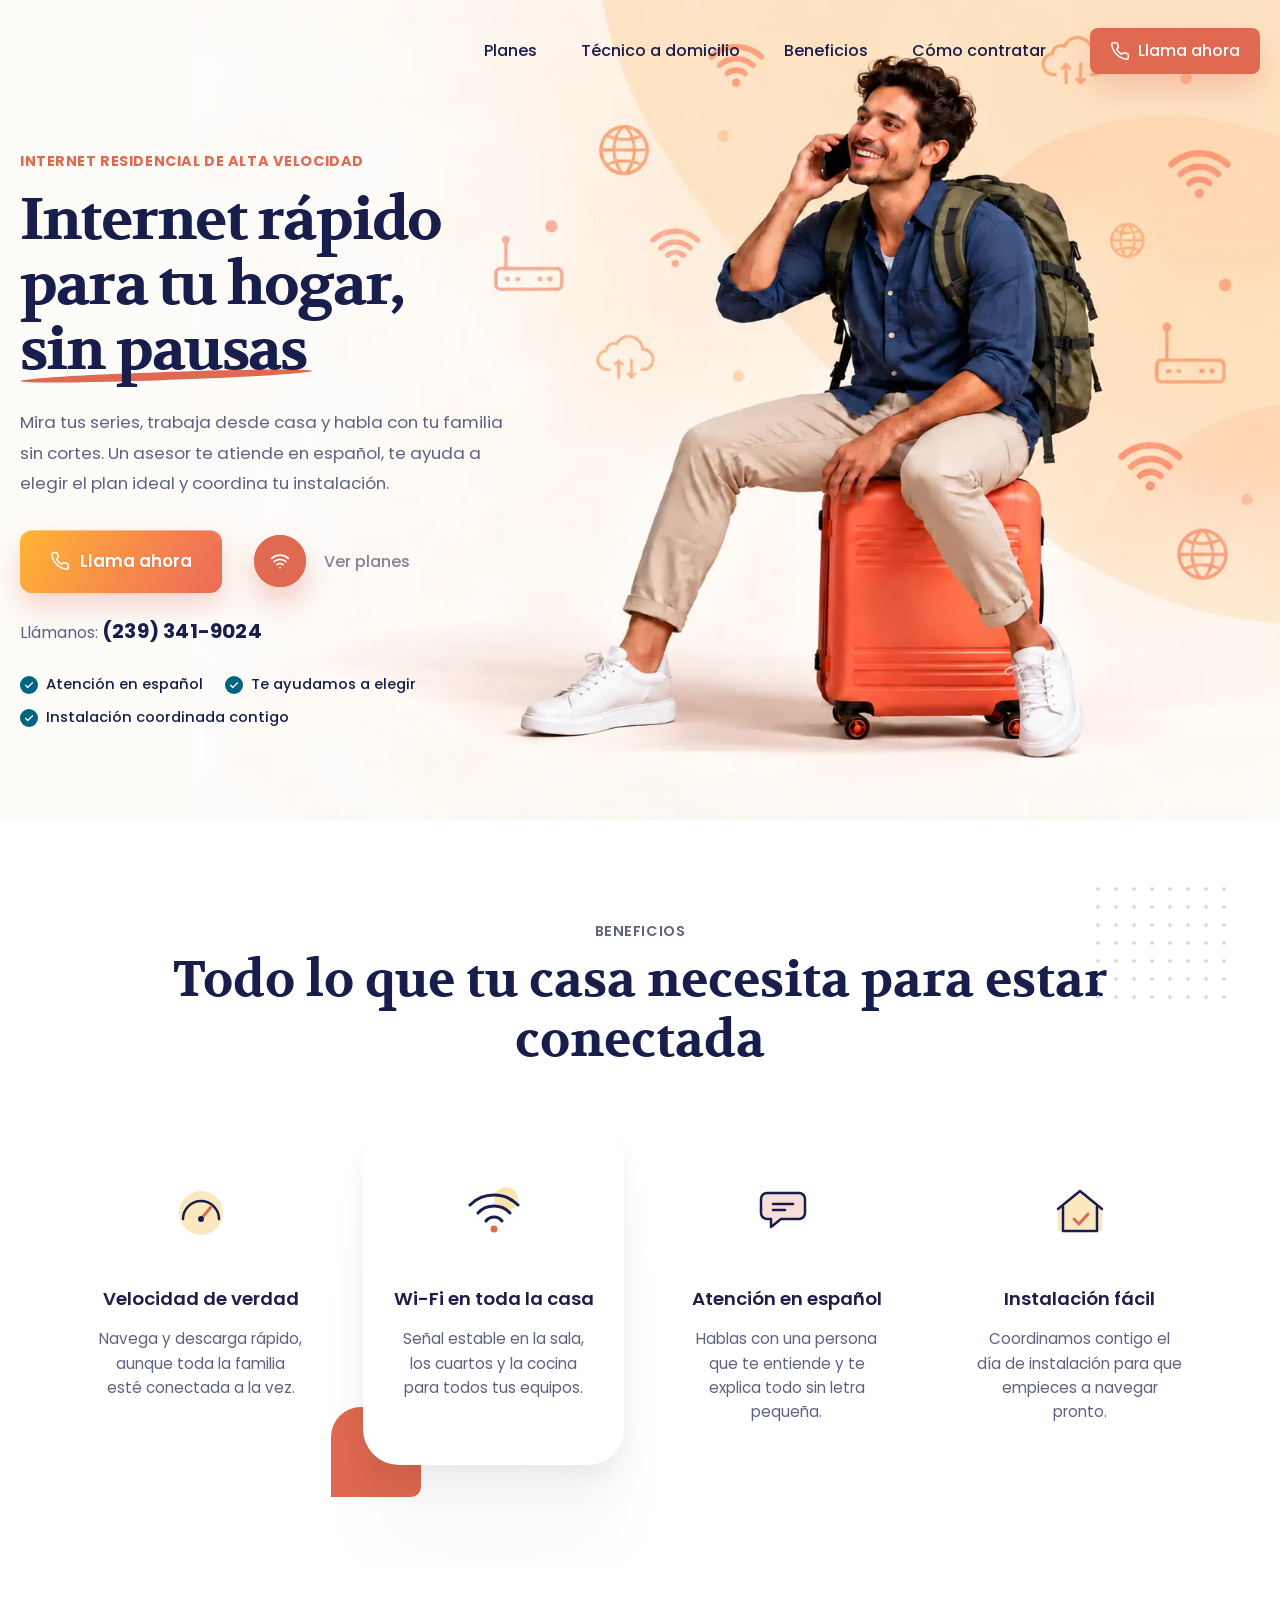
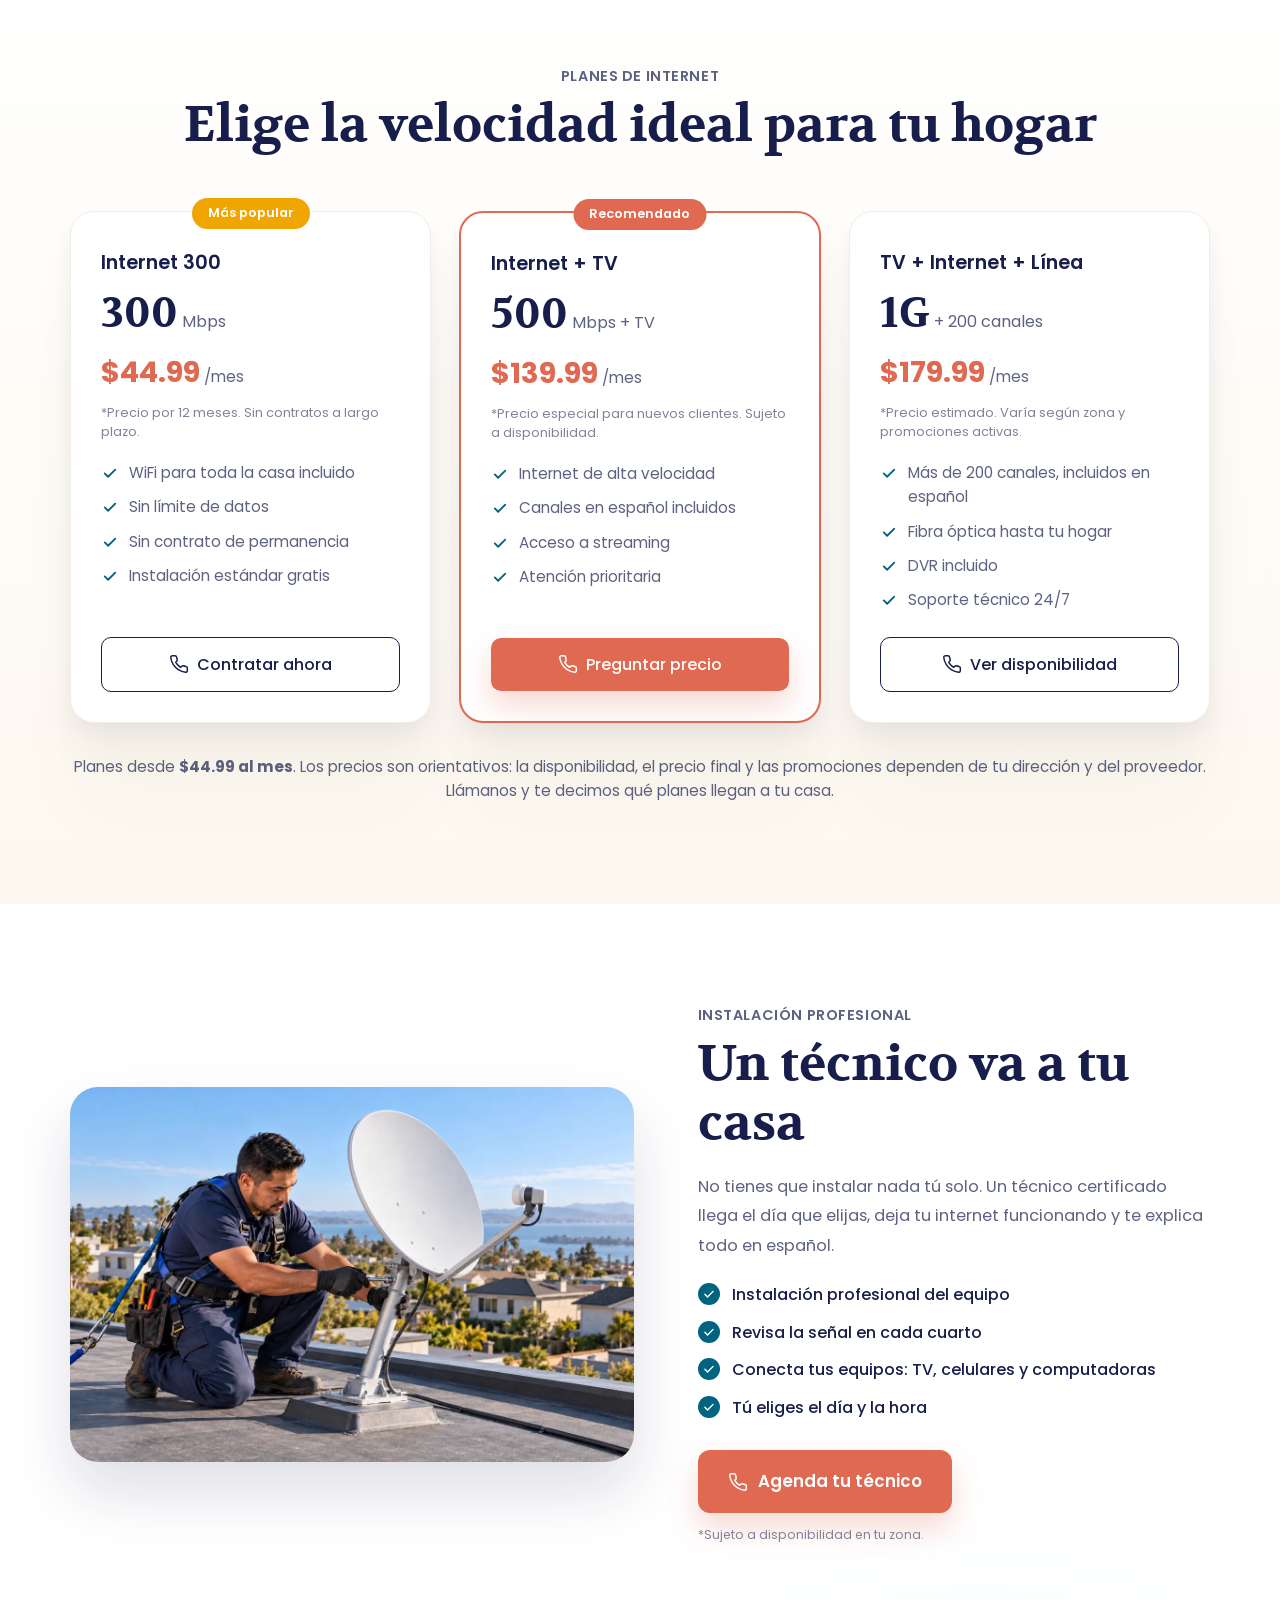
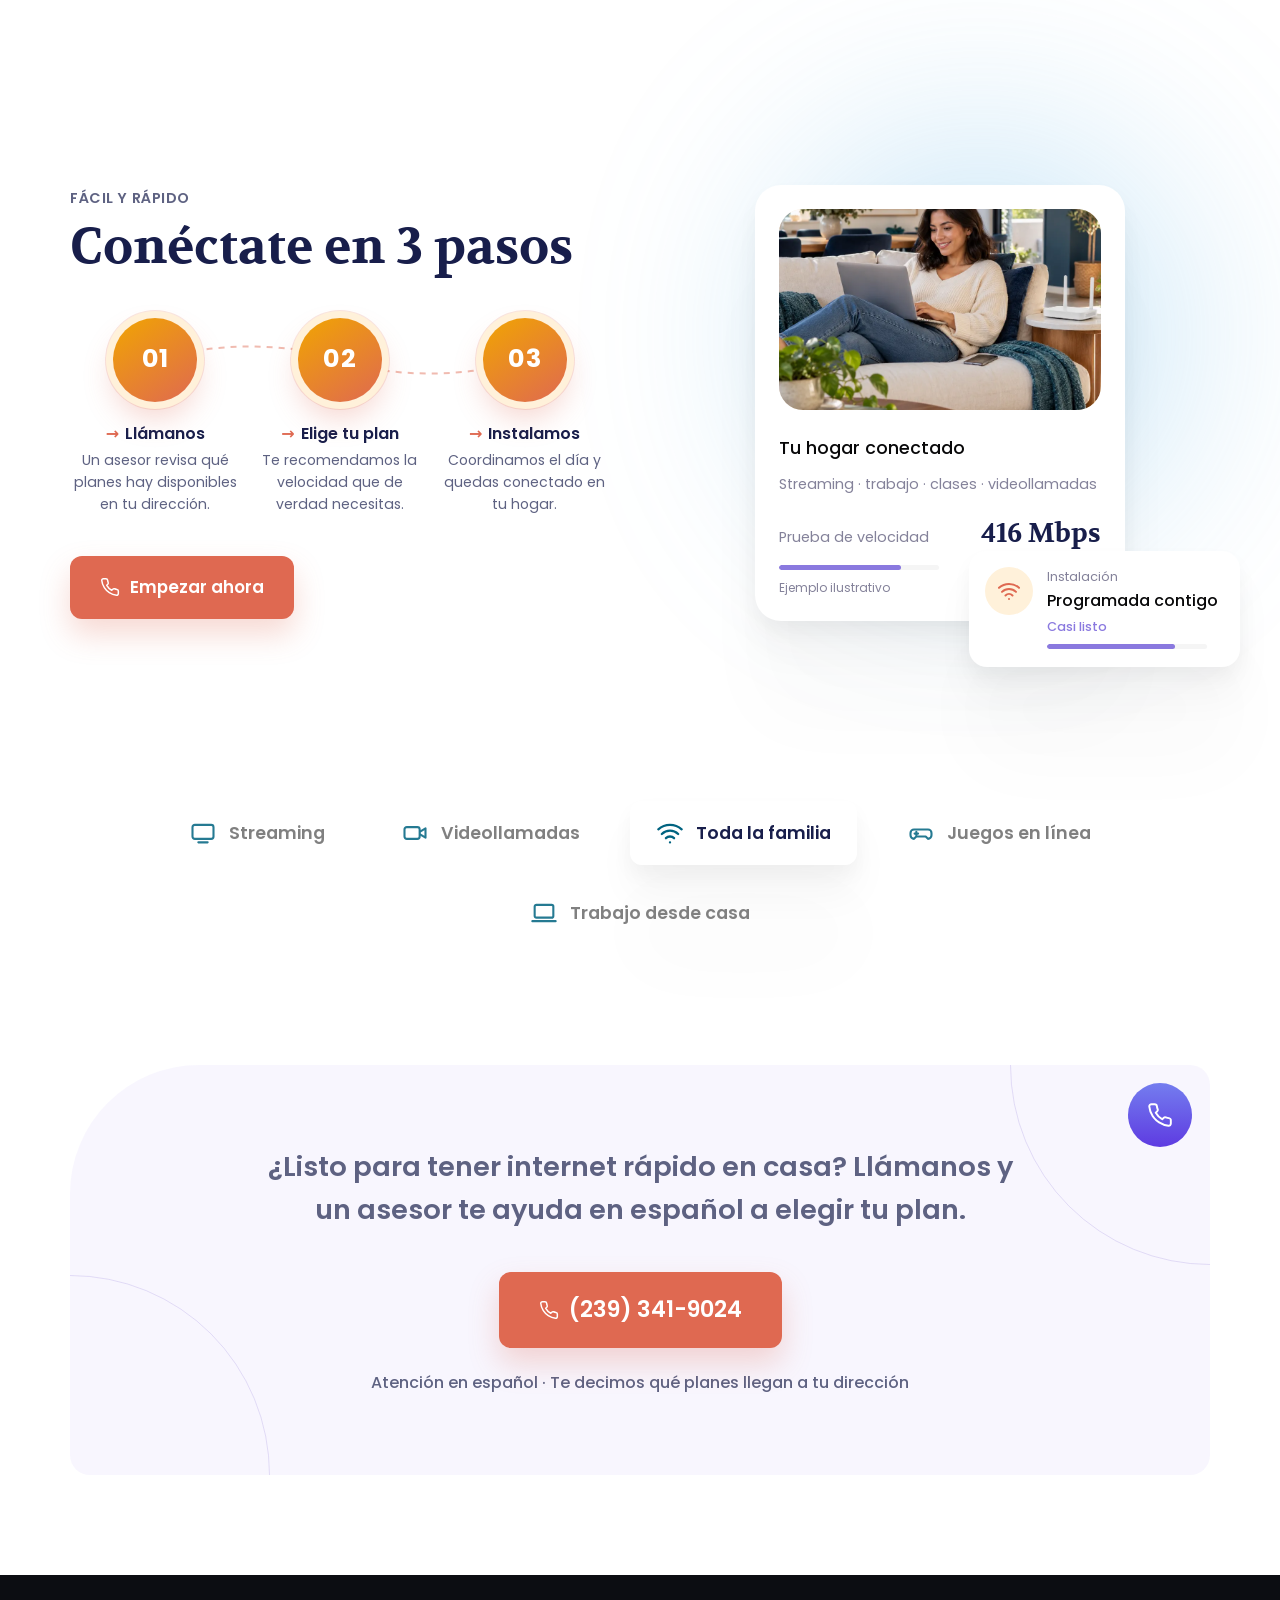
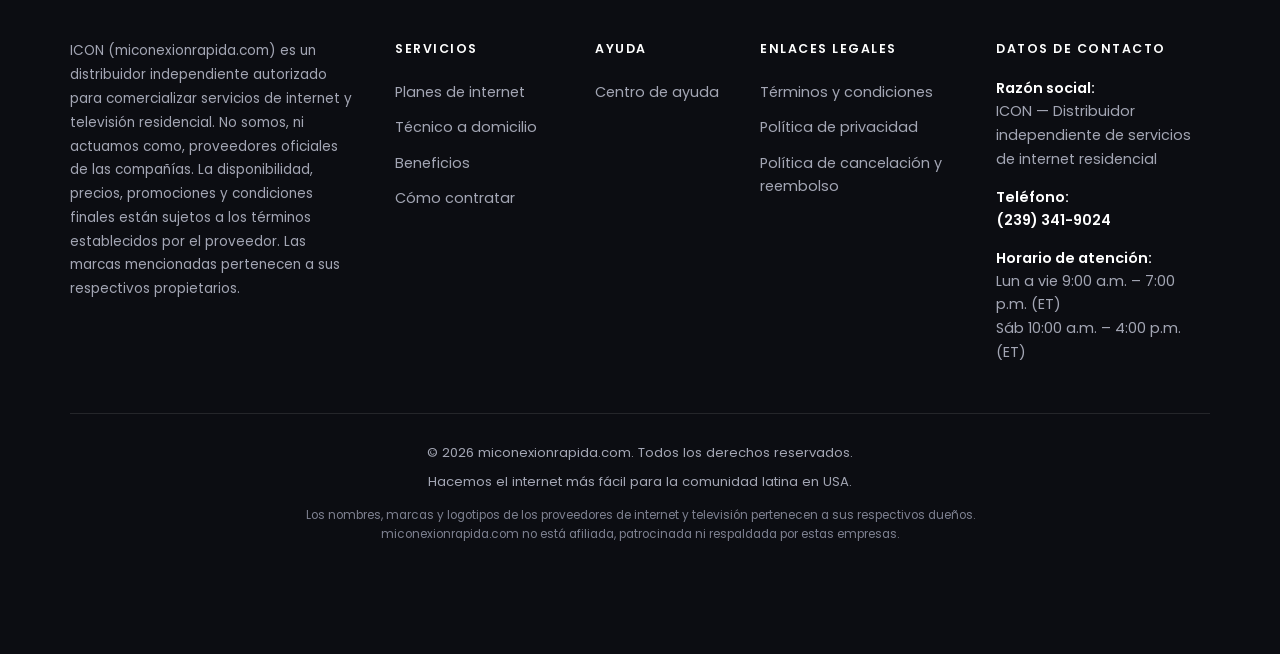
==== commit 89b007c6: "Versionar CSS y JS para que cada despliegue se vea al momento Co-Authored-By: Claude Opus 5.5 <norep" ====
--- a/index.html
+++ b/index.html
@@ -14,12 +14,12 @@
   <meta property="og:url" content="https://miconexionrapida.com/">
   <meta property="og:image" content="https://miconexionrapida.com/img/hero-viajero.webp?v=2">
   <link rel="icon" href="img/favicon.svg" type="image/svg+xml">
-  <script src="js/ads.js"></script>
+  <script src="js/ads.js?v=20261014b"></script>
   <link rel="preconnect" href="https://fonts.googleapis.com">
   <link rel="preconnect" href="https://fonts.gstatic.com" crossorigin>
   <link href="https://fonts.googleapis.com/css2?family=Poppins:wght@400;500;600;700&family=Volkhov:wght@400;700&display=swap" rel="stylesheet">
   <link rel="preload" as="image" href="img/hero-viajero.webp?v=2" media="(min-width: 861px)">
-  <link rel="stylesheet" href="css/styles.css">
+  <link rel="stylesheet" href="css/styles.css?v=20261014b">
 </head>
 <body>
 
@@ -399,6 +399,6 @@
     </symbol>
   </svg>
 
-  <script src="js/main.js"></script>
+  <script src="js/main.js?v=20261014b"></script>
 </body>
 </html>
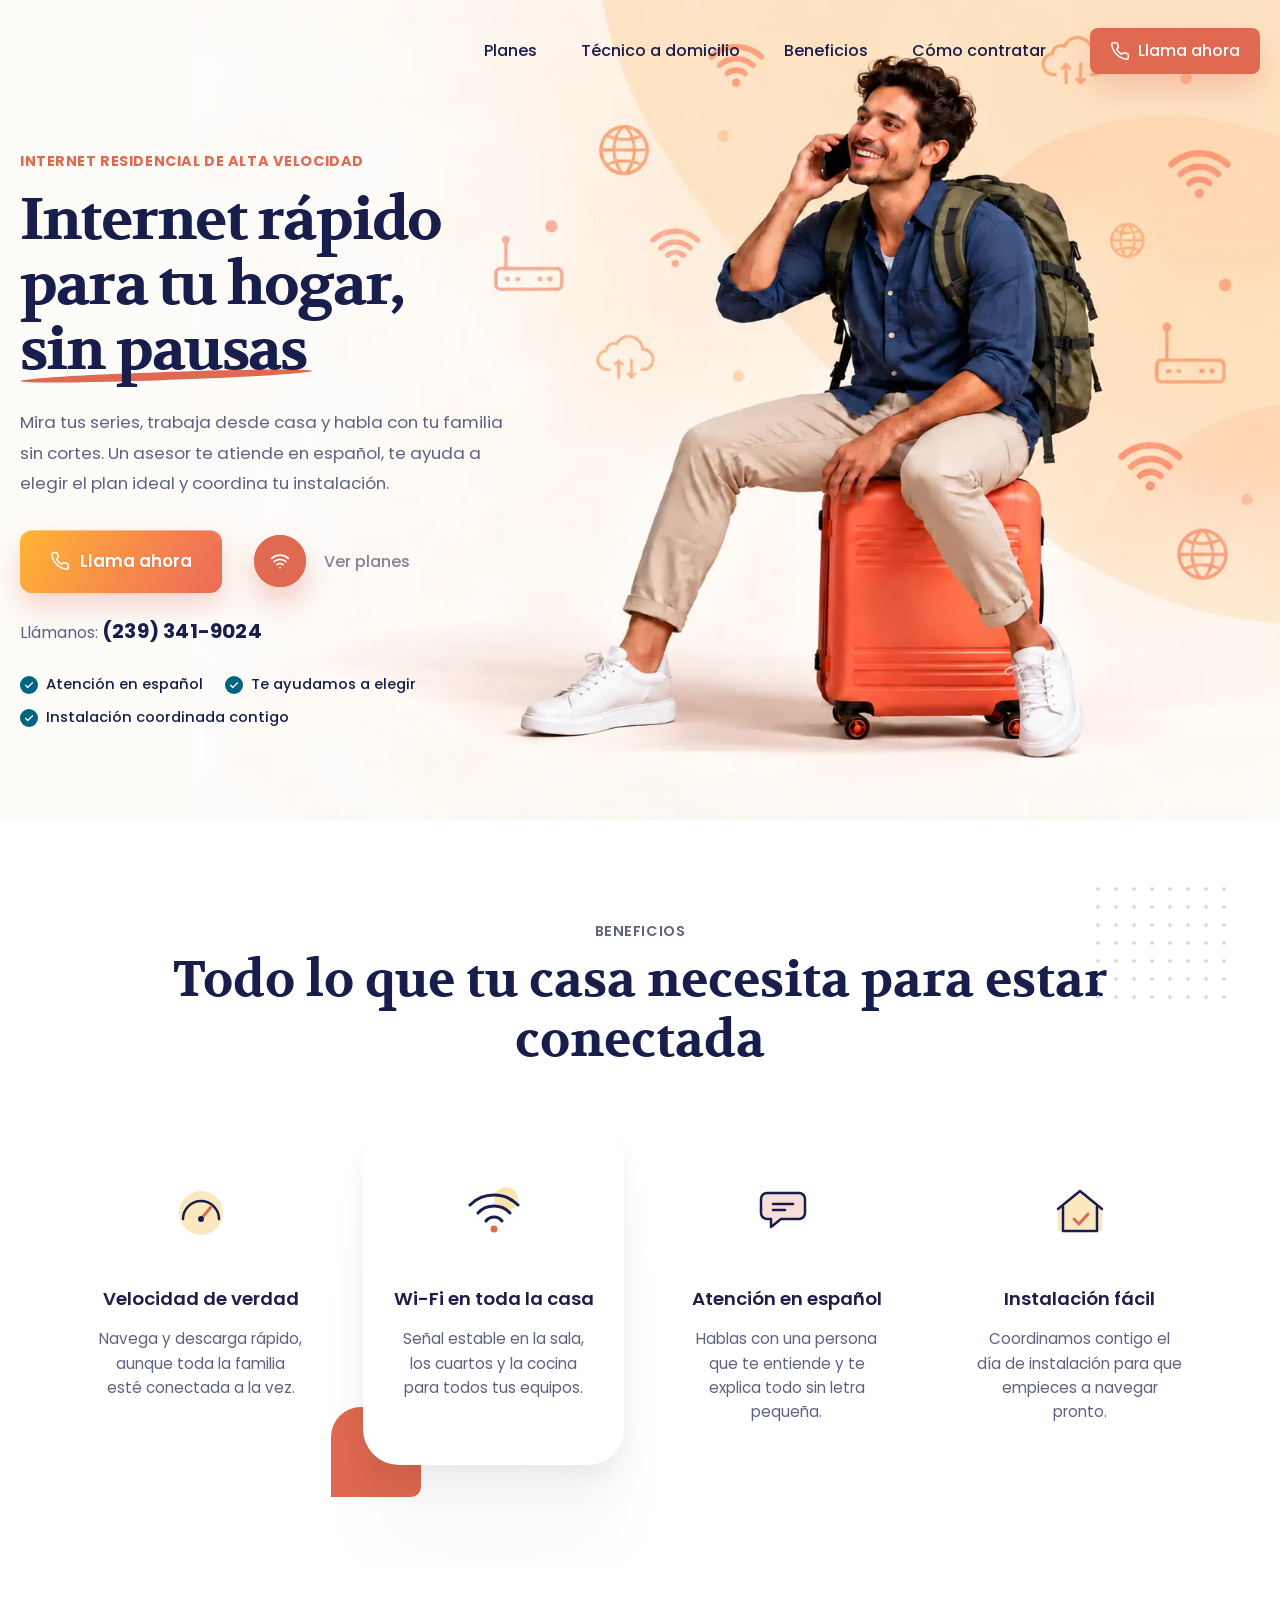
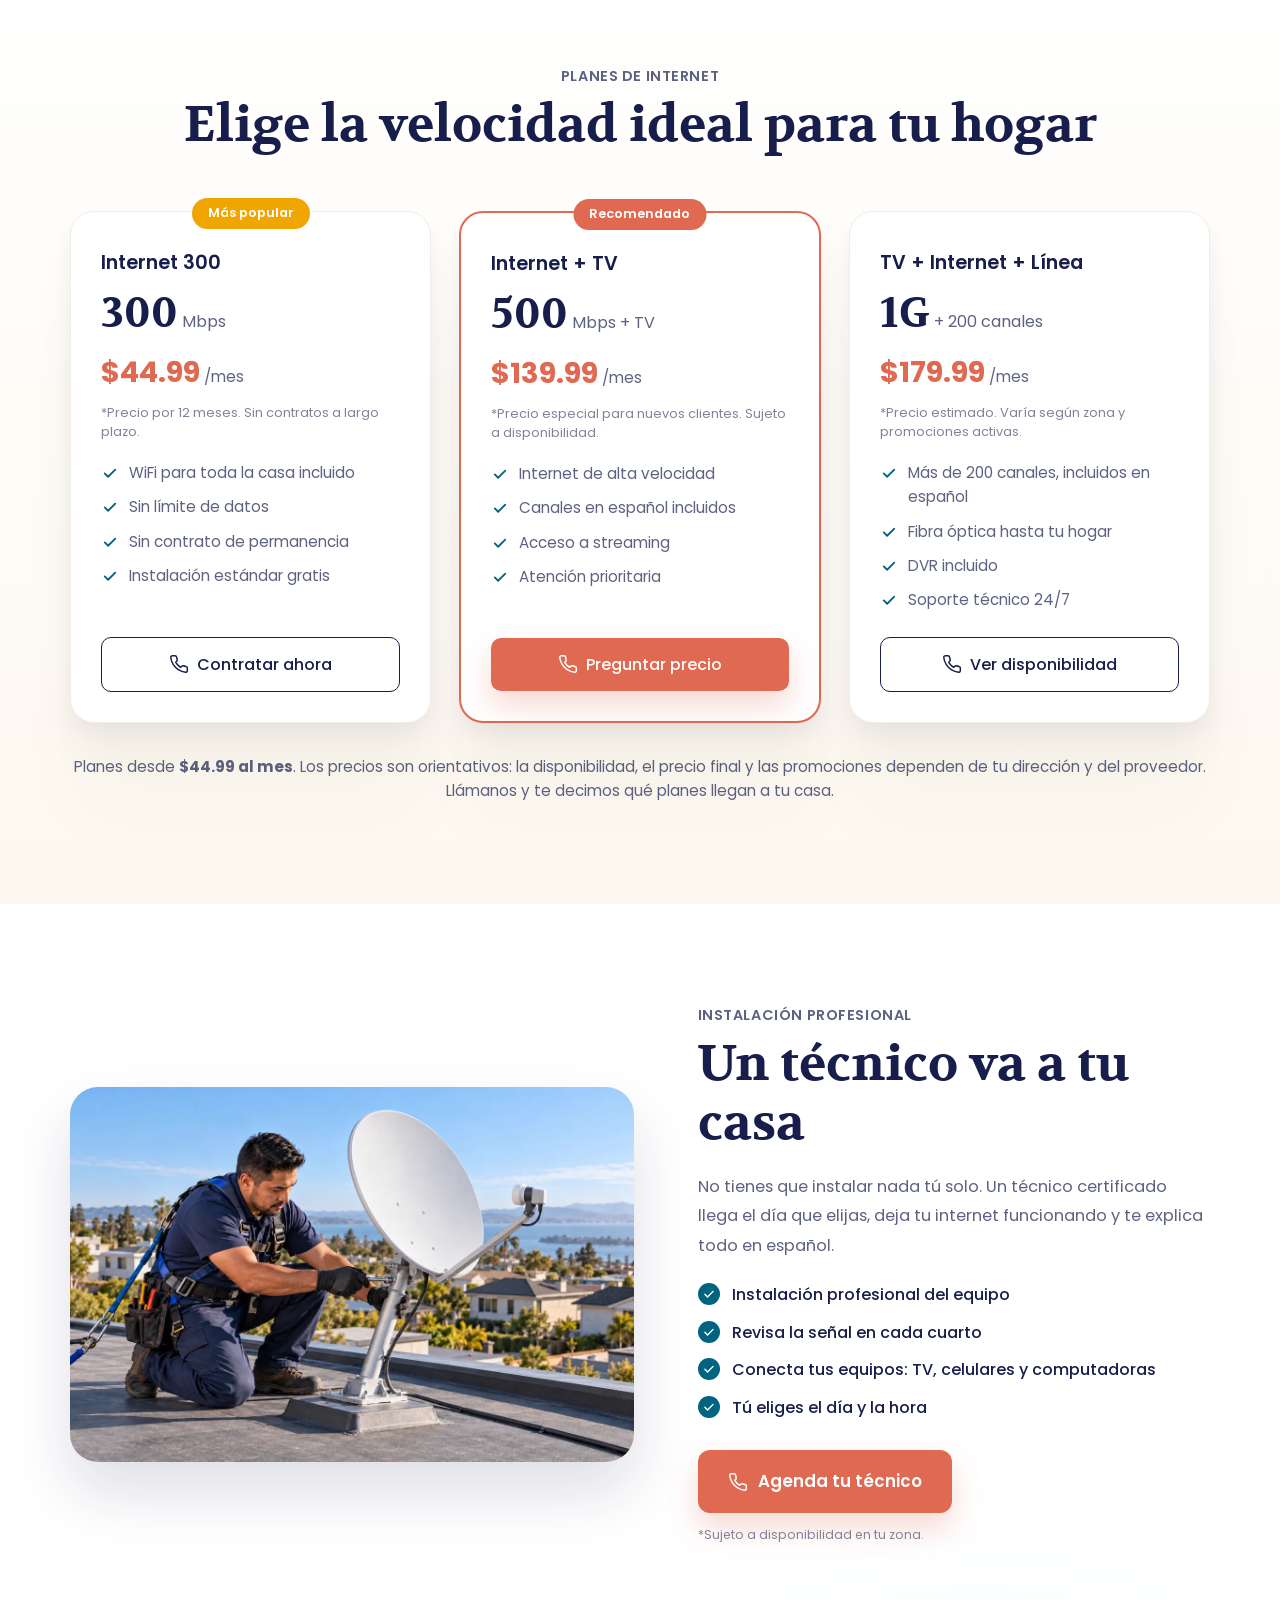
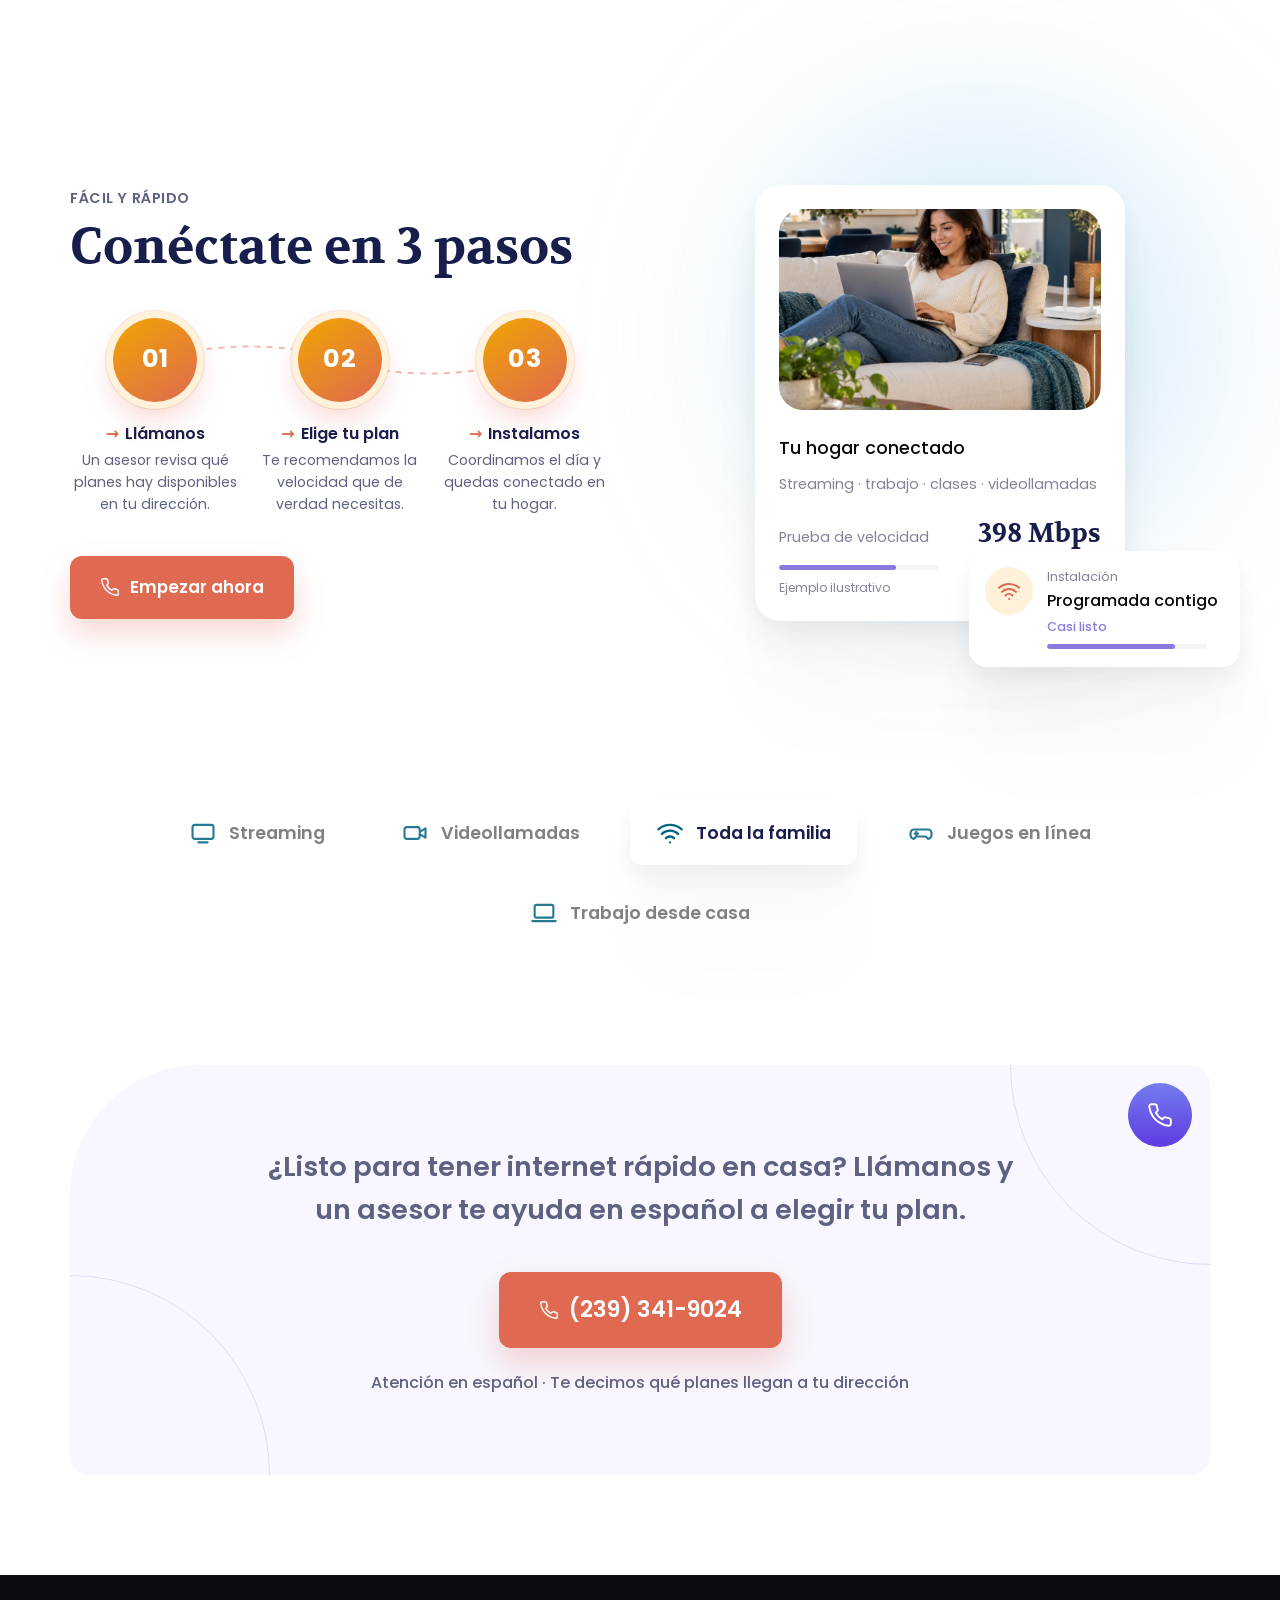
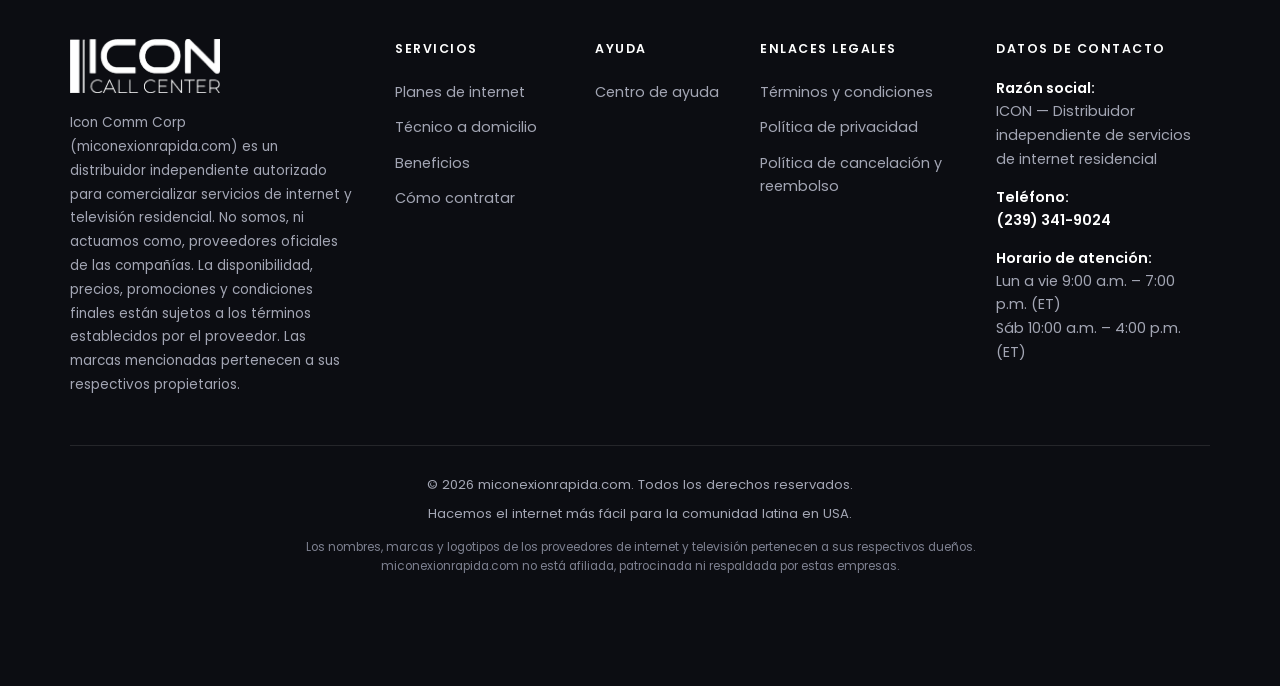
==== commit 482041ce: "Logo blanco en el footer y nombre Icon Comm Corp en el aviso legal Co-Authored-By: Claude Opus 5.5 <" ====
--- a/index.html
+++ b/index.html
@@ -19,7 +19,7 @@
   <link rel="preconnect" href="https://fonts.gstatic.com" crossorigin>
   <link href="https://fonts.googleapis.com/css2?family=Poppins:wght@400;500;600;700&family=Volkhov:wght@400;700&display=swap" rel="stylesheet">
   <link rel="preload" as="image" href="img/hero-viajero.webp?v=2" media="(min-width: 861px)">
-  <link rel="stylesheet" href="css/styles.css?v=20261014b">
+  <link rel="stylesheet" href="css/styles.css?v=20261014c">
 </head>
 <body>
 
@@ -328,7 +328,8 @@
   <footer class="footer">
     <div class="container footer__grid">
       <div class="footer__brand">
-        <p>ICON (miconexionrapida.com) es un distribuidor independiente autorizado para comercializar servicios
+        <img class="footer__logo" src="img/logo-blanco.png" alt="Icon Comm Corp" width="615" height="221" loading="lazy">
+        <p>Icon Comm Corp (miconexionrapida.com) es un distribuidor independiente autorizado para comercializar servicios
           de internet y televisión residencial. No somos, ni actuamos como, proveedores oficiales de las compañías.
           La disponibilidad, precios, promociones y condiciones finales están sujetos a los términos establecidos por
           el proveedor. Las marcas mencionadas pertenecen a sus respectivos propietarios.</p>
--- a/css/styles.css
+++ b/css/styles.css
@@ -491,6 +491,7 @@
    ========================================================== */
 .footer { background: #0c0d12; color: #a3a6b4; padding: 64px 0 28px; font-size: .9rem; }
 .footer__grid { display: grid; grid-template-columns: 1.6fr .9fr .7fr 1.1fr 1.2fr; gap: 40px; }
+.footer__logo { display: block; width: 150px; height: auto; margin-bottom: 18px; }
 .footer__brand p { line-height: 1.75; font-size: .85rem; }
 .footer h4 { color: #fff; font-size: .78rem; font-weight: 600; letter-spacing: .12em; text-transform: uppercase; margin-bottom: 18px; }
 .footer li { margin-bottom: 4px; }
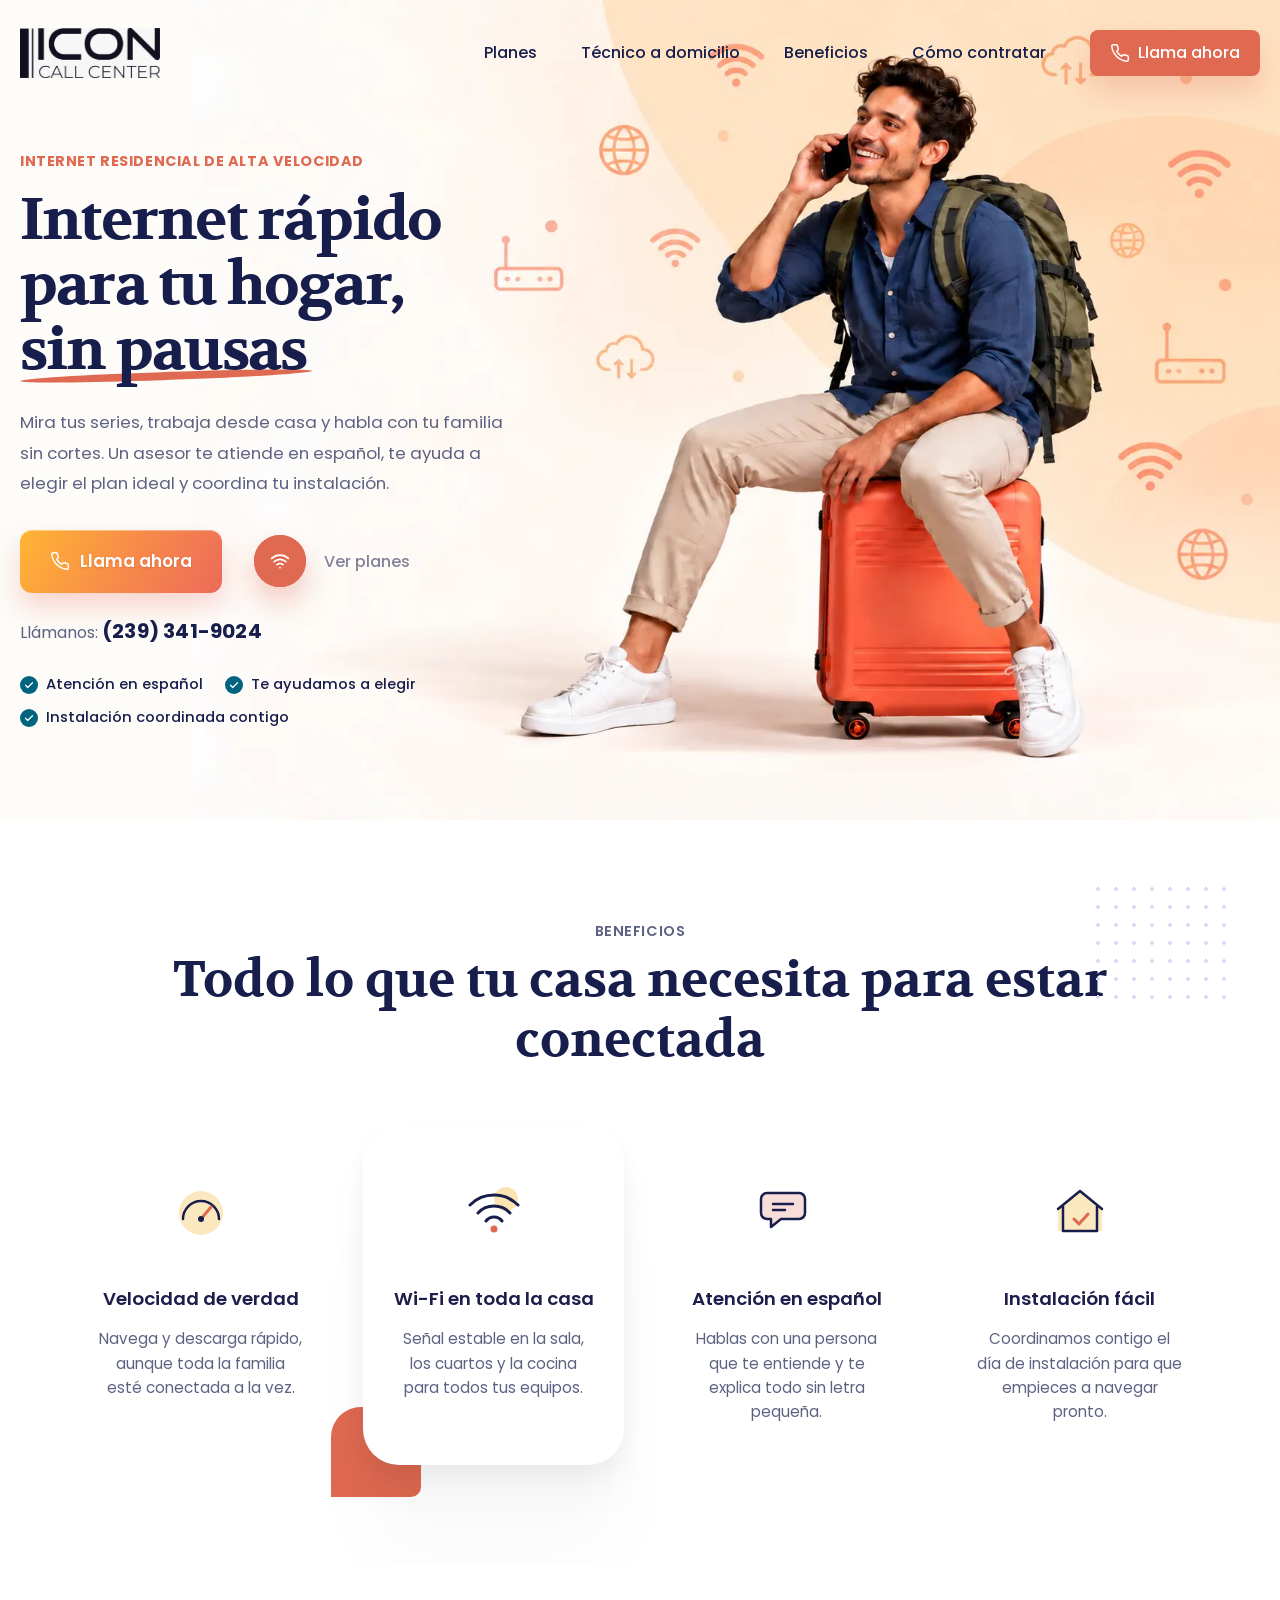
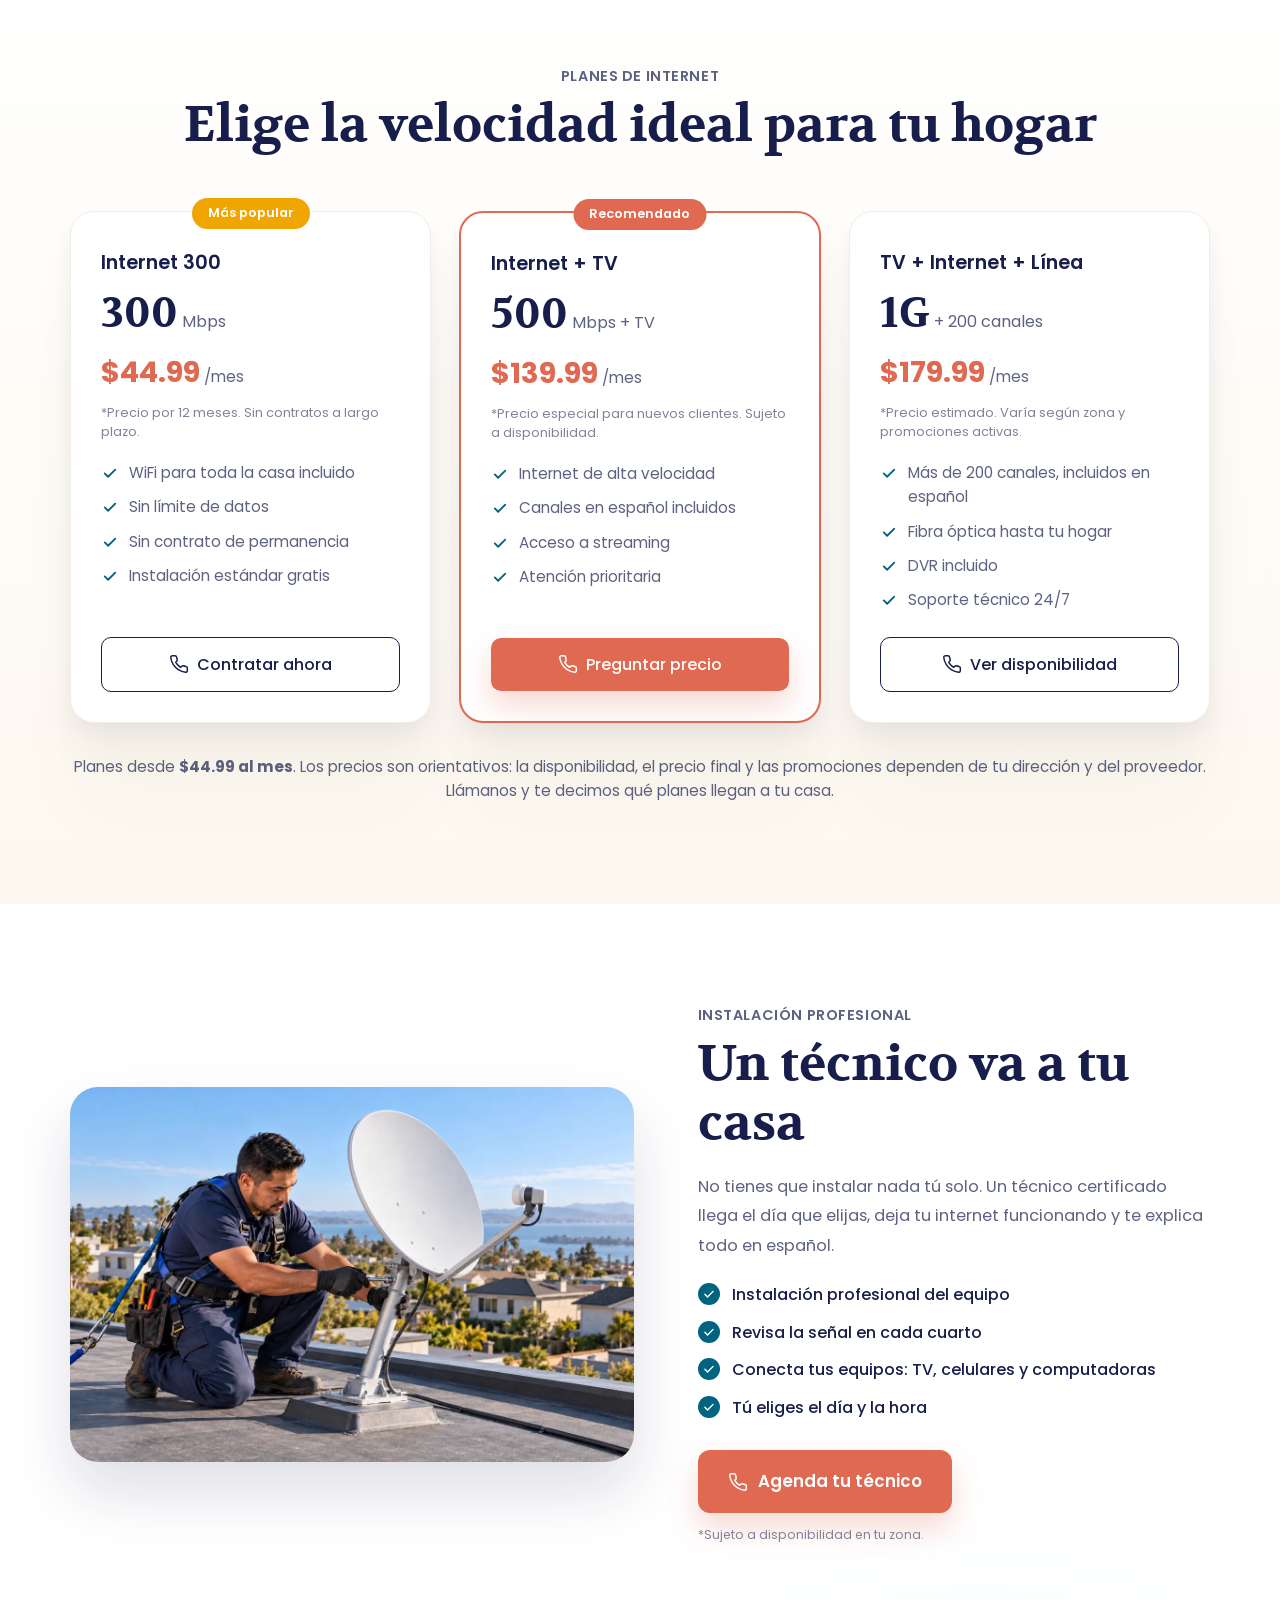
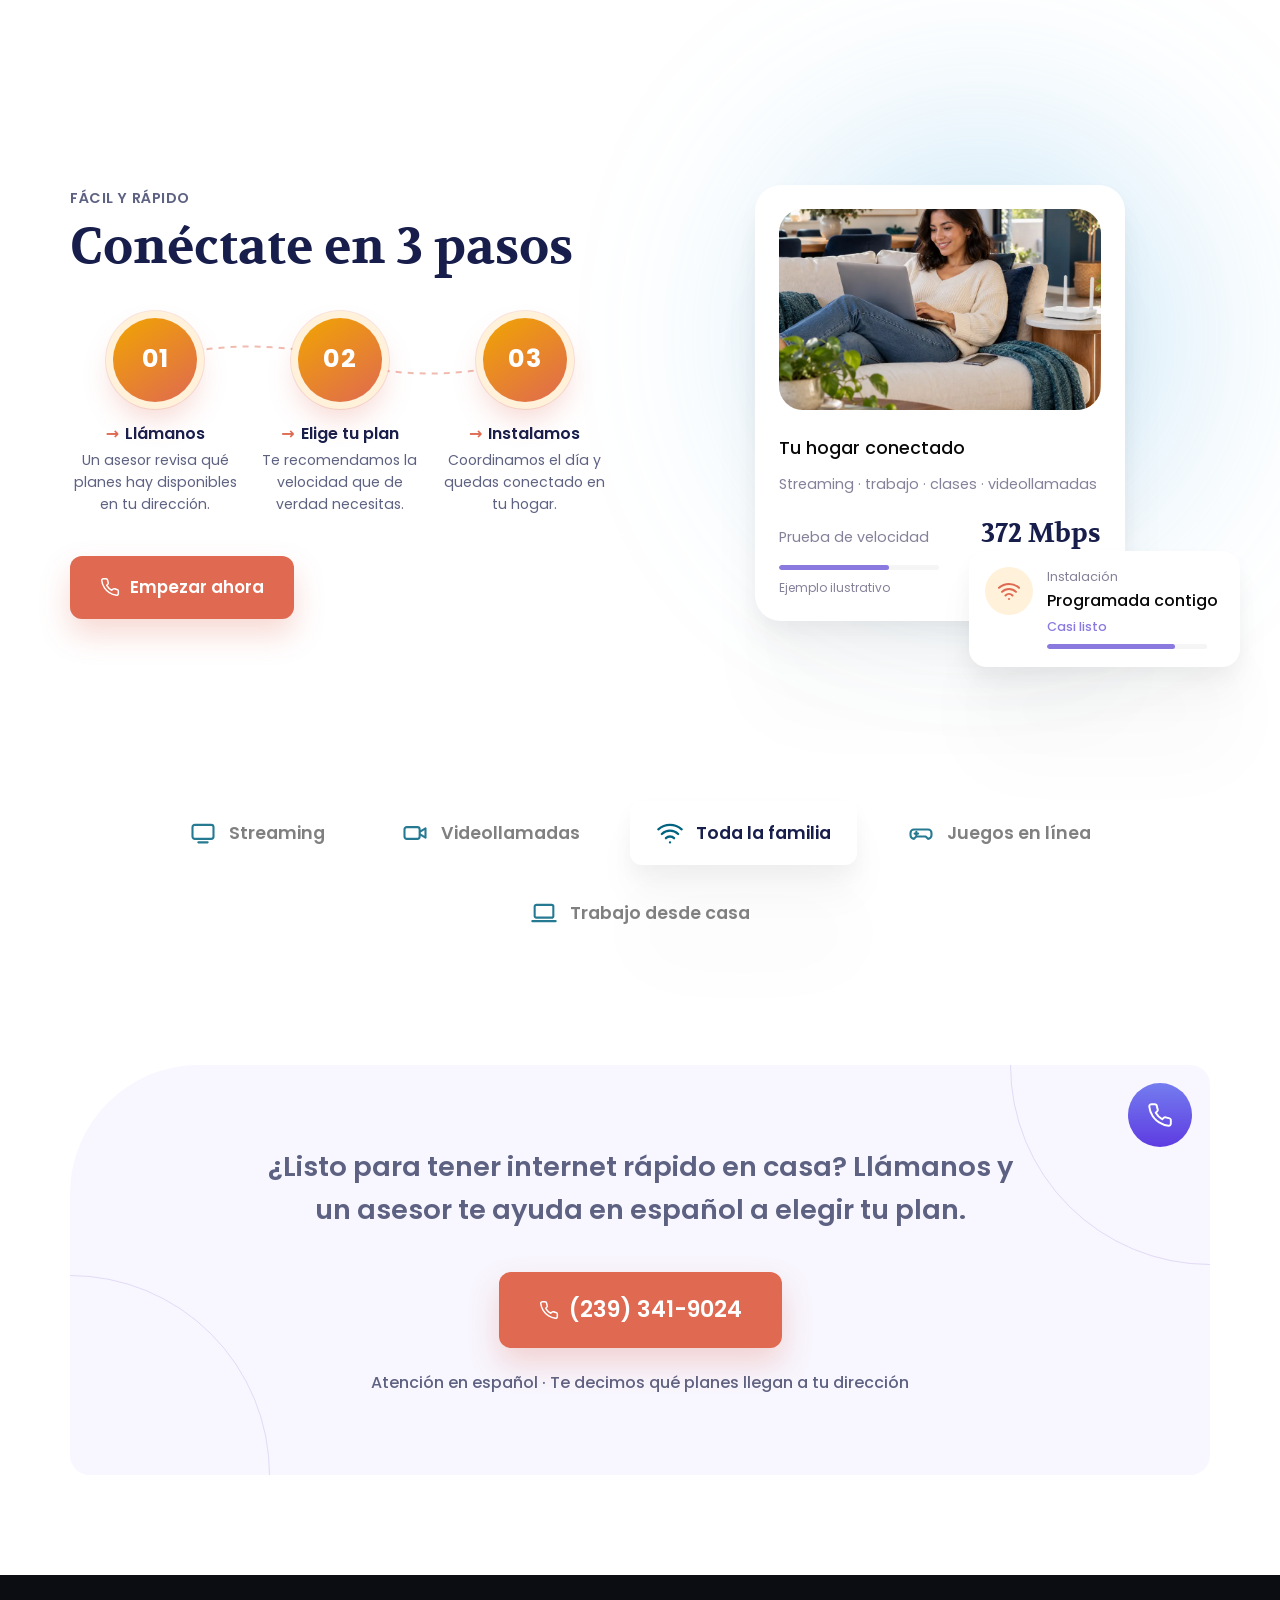
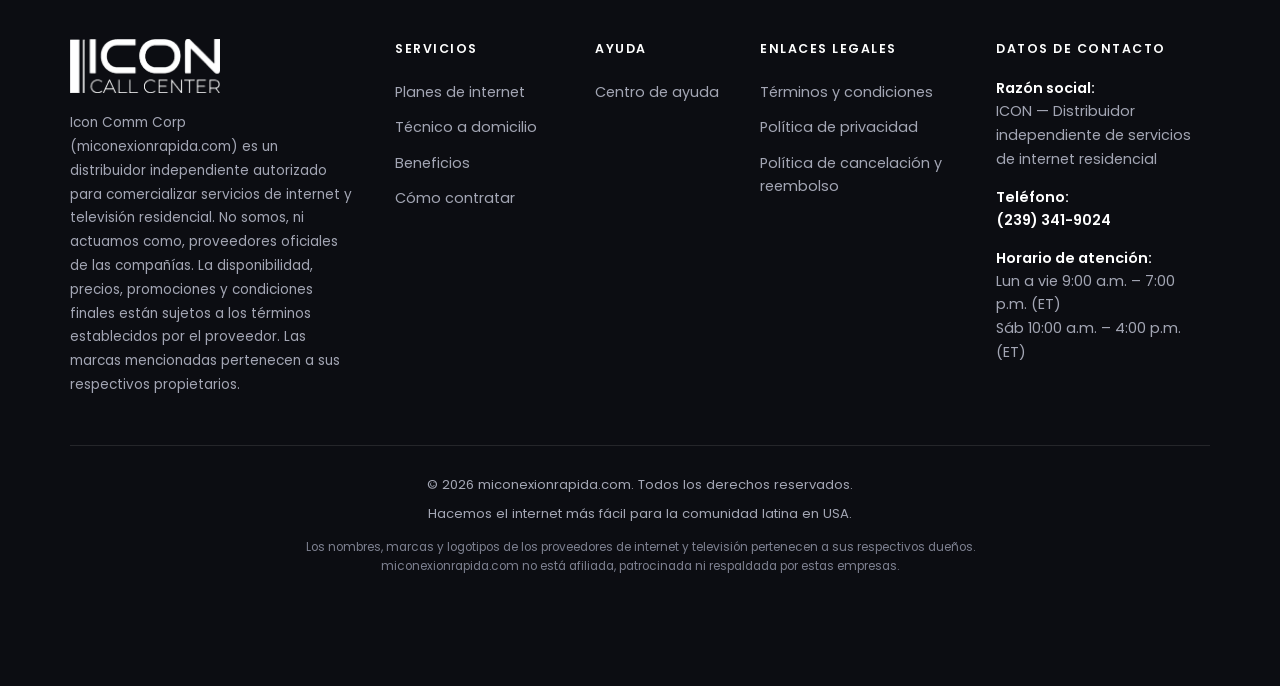
==== commit 5d1093d1: "Logo Icon Call Center en la cabecera Co-Authored-By: Claude Opus 5.5 <noreply@anthropic.com>" ====
--- a/index.html
+++ b/index.html
@@ -19,13 +19,16 @@
   <link rel="preconnect" href="https://fonts.gstatic.com" crossorigin>
   <link href="https://fonts.googleapis.com/css2?family=Poppins:wght@400;500;600;700&family=Volkhov:wght@400;700&display=swap" rel="stylesheet">
   <link rel="preload" as="image" href="img/hero-viajero.webp?v=2" media="(min-width: 861px)">
-  <link rel="stylesheet" href="css/styles.css?v=20261014c">
+  <link rel="stylesheet" href="css/styles.css?v=20261014d">
 </head>
 <body>
 
   <!-- ============ HEADER ============ -->
   <header class="header" id="header">
     <div class="container header__inner">
+      <a href="#" class="header__logo" aria-label="Icon Call Center — inicio">
+        <img src="img/logocabecera.jpeg" alt="Icon Call Center" width="637" height="229">
+      </a>
 
       <nav class="nav" id="nav" aria-label="Principal">
         <ul class="nav__list">
--- a/css/styles.css
+++ b/css/styles.css
@@ -78,7 +78,10 @@
   padding: 28px 0;
 }
 .header.is-scrolled { background: rgba(255,255,255,.92); backdrop-filter: blur(10px); box-shadow: 0 4px 30px rgba(24,30,75,.06); padding: 14px 0; }
-.header__inner { display: flex; align-items: center; justify-content: flex-end; }
+.header__inner { display: flex; align-items: center; justify-content: space-between; gap: 24px; }
+/* El JPEG tiene fondo gris claro: multiply lo funde con el fondo de la cabecera */
+.header__logo { display: block; flex: none; }
+.header__logo img { display: block; width: 140px; height: auto; mix-blend-mode: multiply; }
 .logo { font-family: var(--ff-body); font-weight: 700; font-size: 2rem; color: var(--navy); letter-spacing: -.02em; }
 .logo span { color: var(--yellow); }
 .nav__list { display: flex; align-items: center; gap: 44px; font-weight: 500; color: var(--navy); }
@@ -360,6 +363,7 @@
   .section__head { margin-bottom: 32px; }
   .section__title { font-size: clamp(1.7rem, 7vw, 2.3rem); }
   .header { padding: calc(14px + env(safe-area-inset-top)) 0 14px; }
+  .header__logo img { width: 110px; }
 
   /* Áreas de toque de al menos 44px */
   .header__mobile .btn--sm { min-height: 42px; gap: 8px; padding-inline: 16px; }
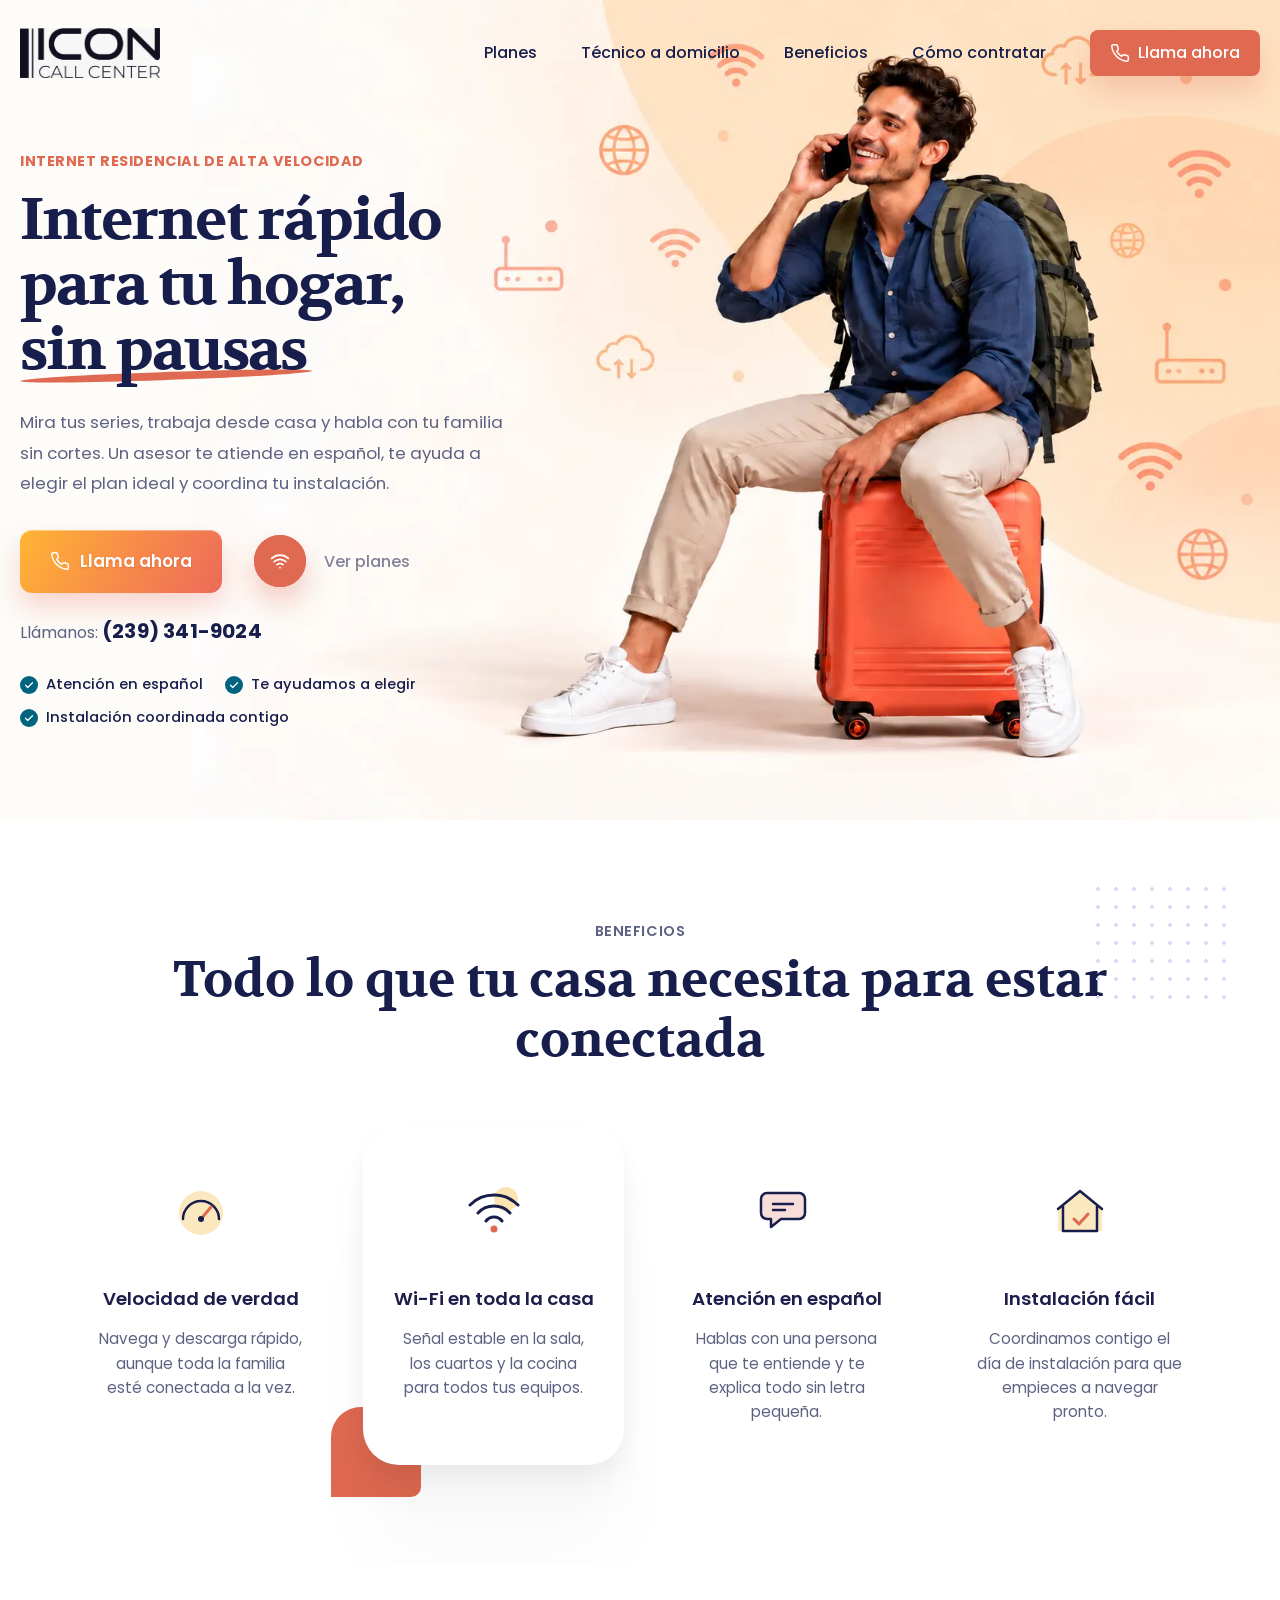
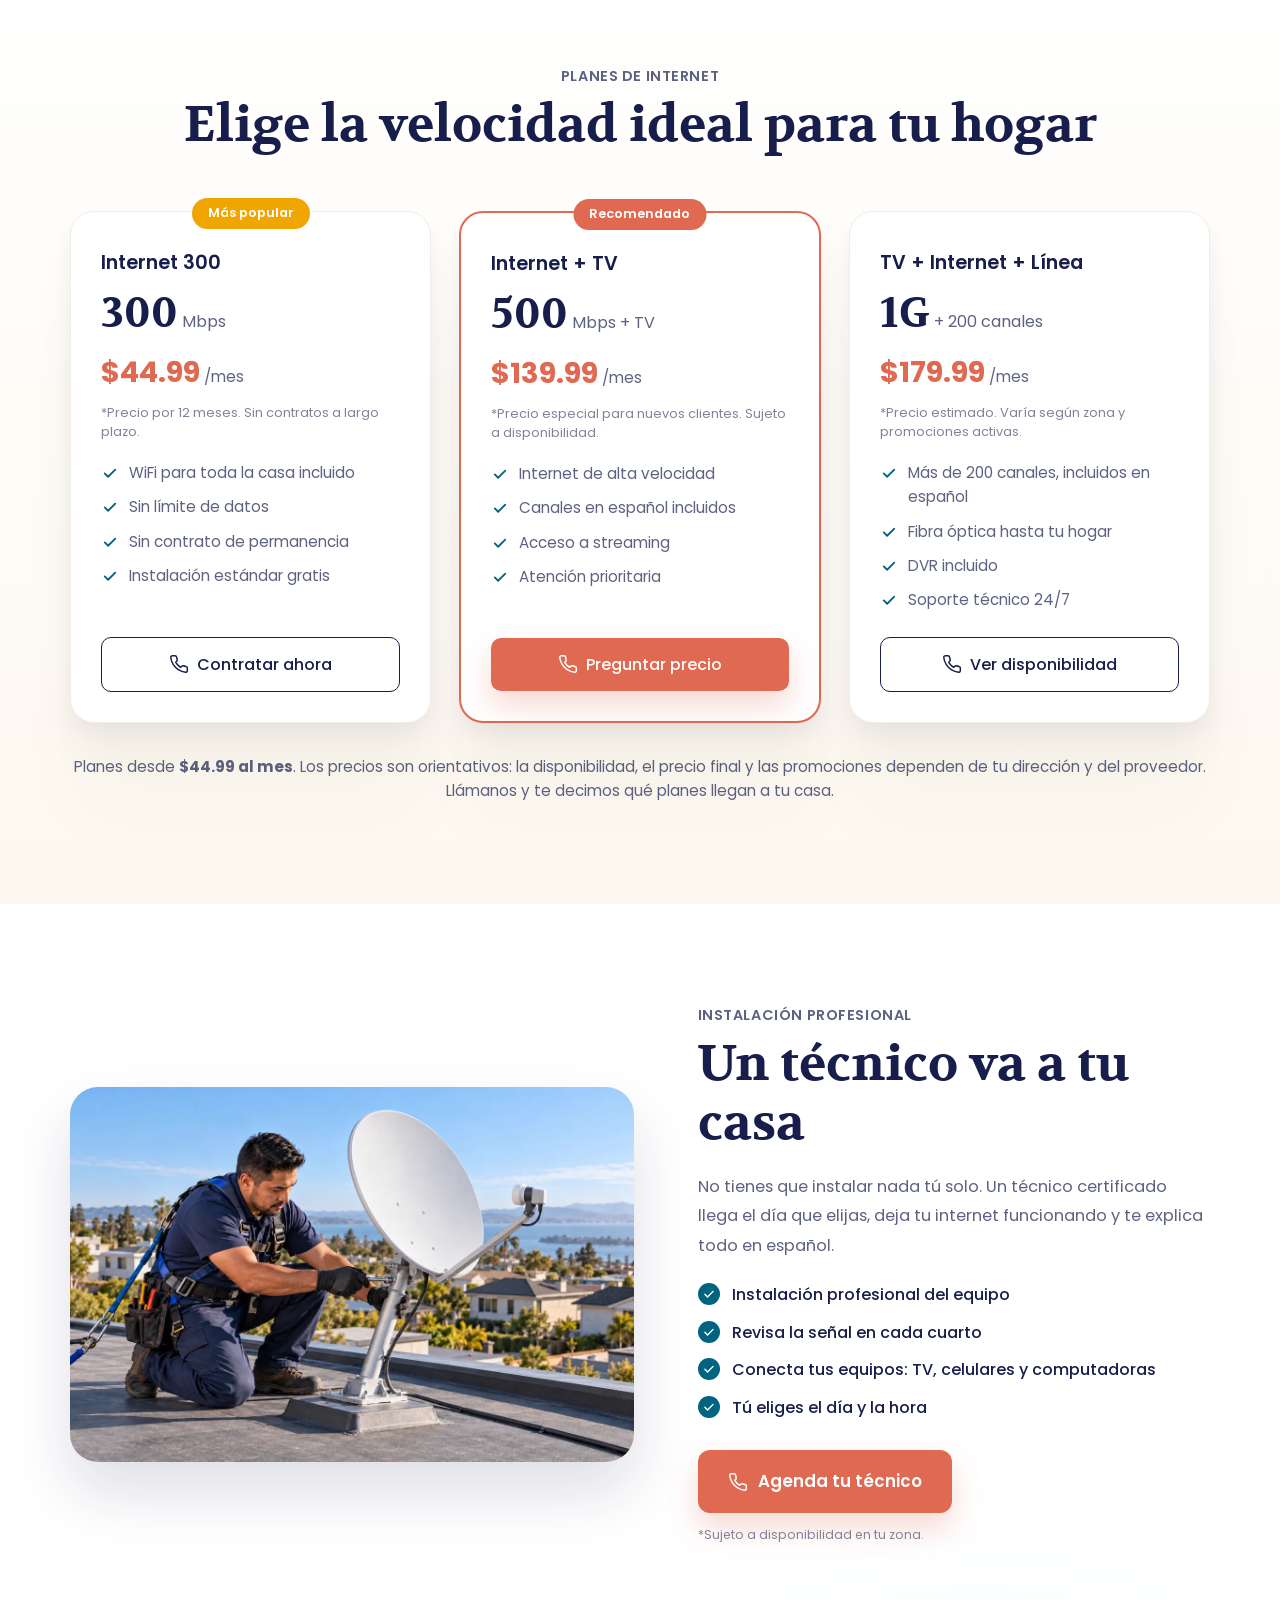
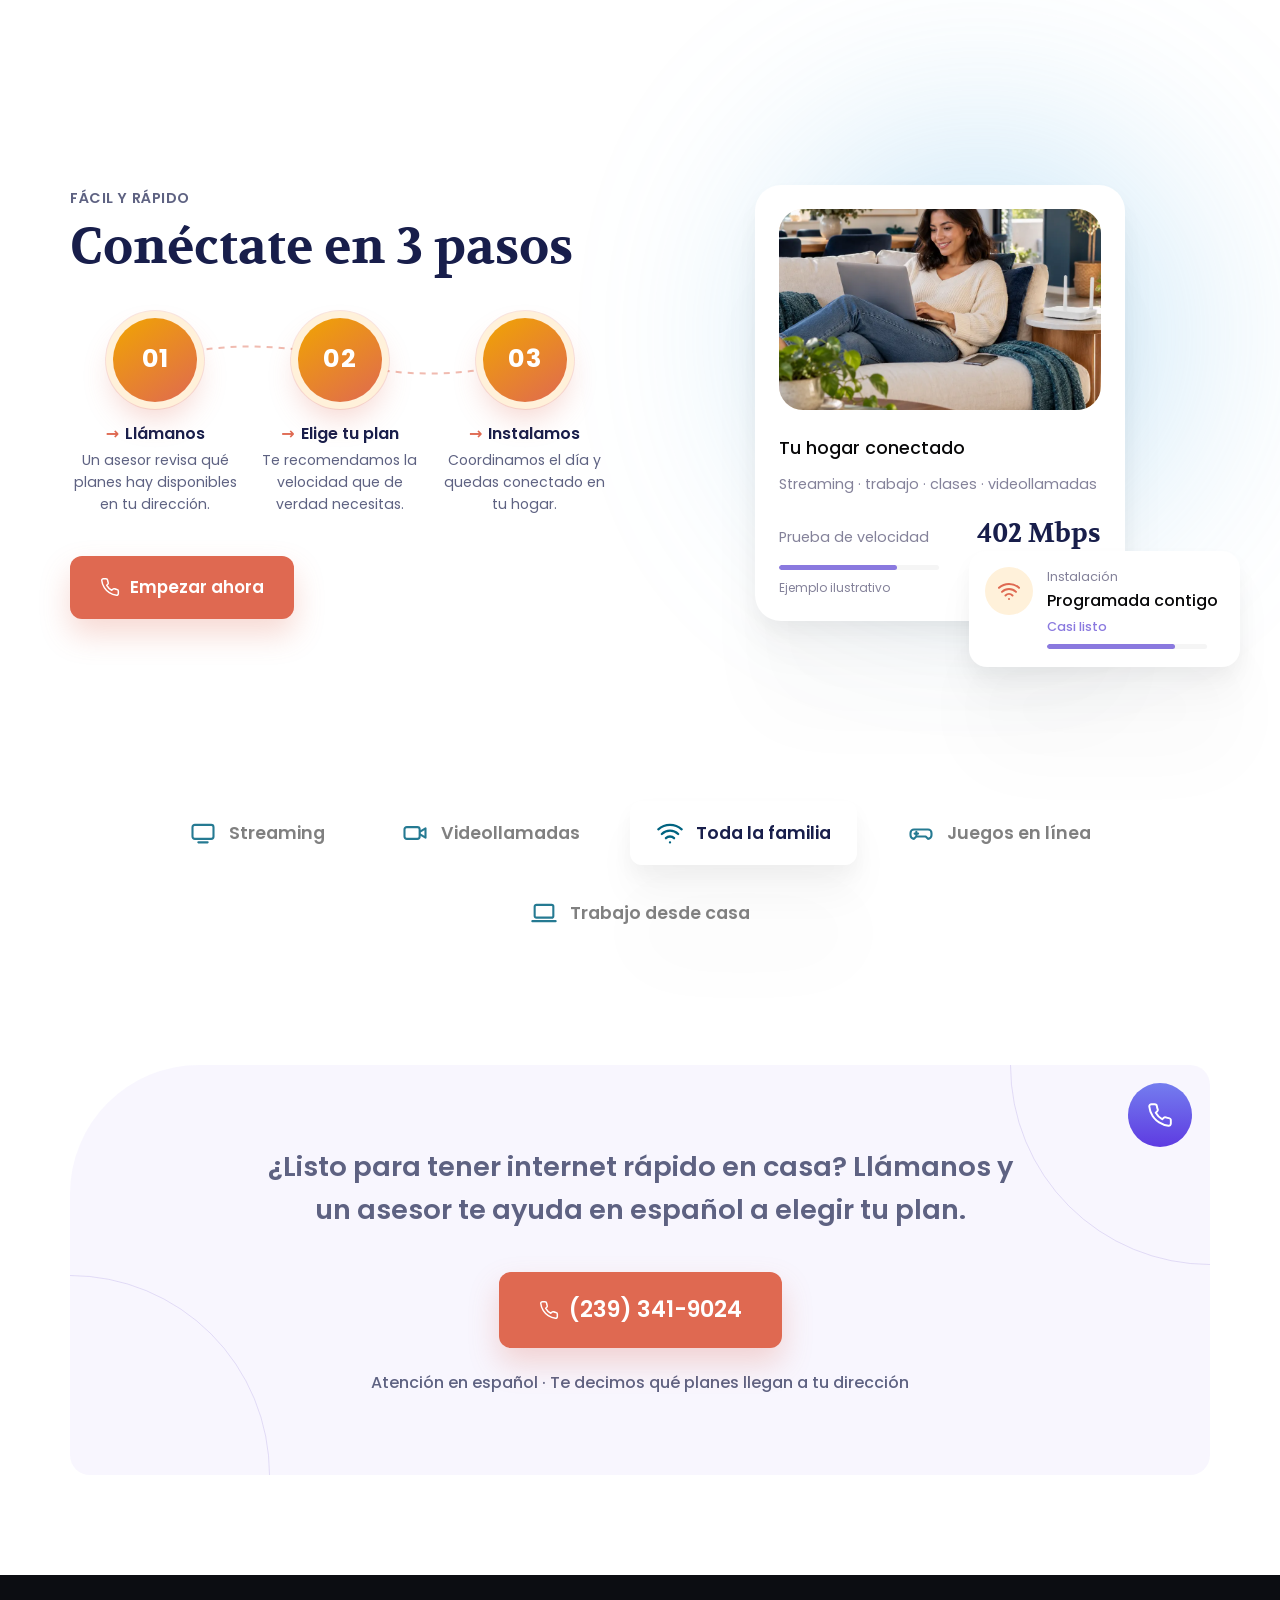
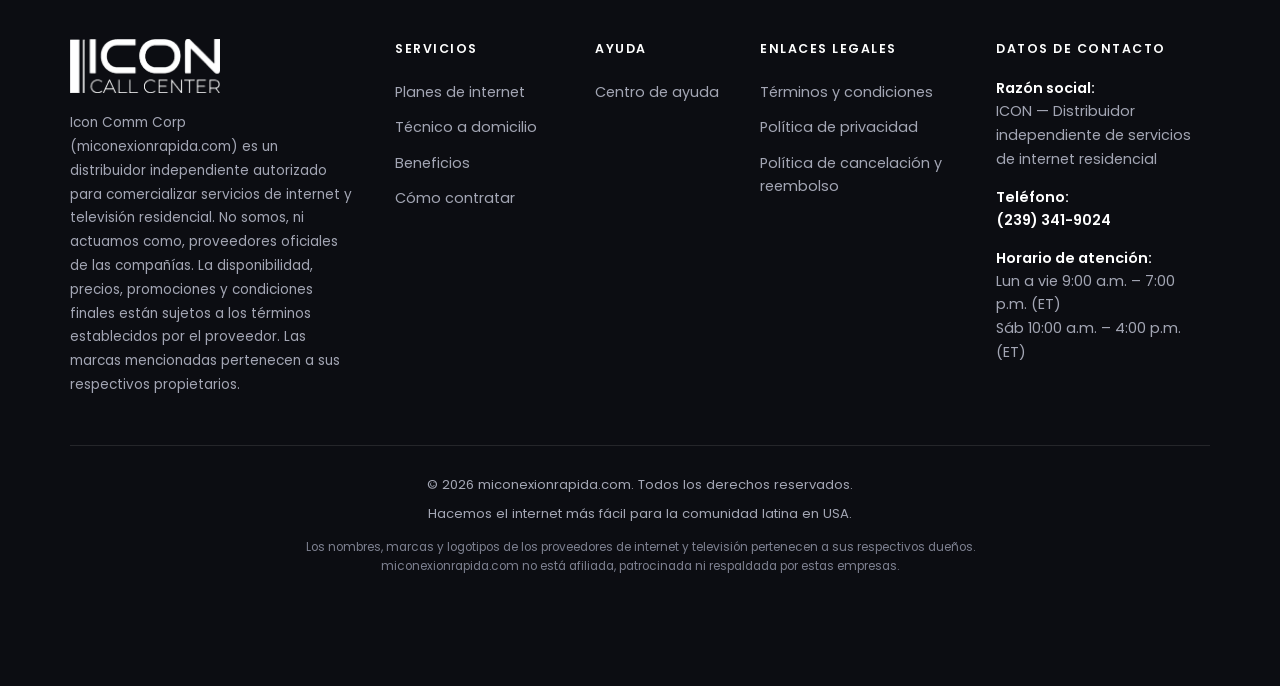
==== commit 0b23c6af: "Mantenimiento: títulos del pie en orden y carrusel de beneficios usable con teclado Co-Authored-By: " ====
--- a/index.html
+++ b/index.html
@@ -107,7 +107,7 @@
           <h2 class="section__title">Todo lo que tu casa necesita para estar conectada</h2>
         </header>
 
-        <div class="services__grid">
+        <div class="services__grid" tabindex="0" role="region" aria-label="Beneficios">
           <article class="service reveal">
             <div class="service__icon">
               <svg viewBox="0 0 64 64"><circle cx="32" cy="34" r="22" fill="#F1A501" opacity=".25"/><path d="M14 40a18 18 0 0136 0" fill="none" stroke="#181E4B" stroke-width="2.5" stroke-linecap="round"/><path d="M32 40l10-12" stroke="#DF6951" stroke-width="3" stroke-linecap="round"/><circle cx="32" cy="40" r="3" fill="#181E4B"/></svg>
@@ -338,7 +338,7 @@
           el proveedor. Las marcas mencionadas pertenecen a sus respectivos propietarios.</p>
       </div>
       <div>
-        <h4>Servicios</h4>
+        <h3>Servicios</h3>
         <ul>
           <li><a href="#planes">Planes de internet</a></li>
           <li><a href="#tecnico">Técnico a domicilio</a></li>
@@ -347,11 +347,11 @@
         </ul>
       </div>
       <div>
-        <h4>Ayuda</h4>
+        <h3>Ayuda</h3>
         <ul><li><a href="ayuda.html">Centro de ayuda</a></li></ul>
       </div>
       <div>
-        <h4>Enlaces legales</h4>
+        <h3>Enlaces legales</h3>
         <ul>
           <li><a href="terminos.html">Términos y condiciones</a></li>
           <li><a href="privacidad.html">Política de privacidad</a></li>
@@ -359,7 +359,7 @@
         </ul>
       </div>
       <div class="footer__contacto">
-        <h4>Datos de contacto</h4>
+        <h3>Datos de contacto</h3>
         <dl>
           <dt>Razón social:</dt>
           <dd>ICON — Distribuidor independiente de servicios de internet residencial</dd>
--- a/css/styles.css
+++ b/css/styles.css
@@ -497,7 +497,7 @@
 .footer__grid { display: grid; grid-template-columns: 1.6fr .9fr .7fr 1.1fr 1.2fr; gap: 40px; }
 .footer__logo { display: block; width: 150px; height: auto; margin-bottom: 18px; }
 .footer__brand p { line-height: 1.75; font-size: .85rem; }
-.footer h4 { color: #fff; font-size: .78rem; font-weight: 600; letter-spacing: .12em; text-transform: uppercase; margin-bottom: 18px; }
+.footer h3 { color: #fff; font-size: .78rem; font-weight: 600; letter-spacing: .12em; text-transform: uppercase; margin-bottom: 18px; }
 .footer li { margin-bottom: 4px; }
 .footer li a { display: inline-block; padding: 4px 0; transition: color .2s; }
 .footer a:hover { color: #fff; }
@@ -536,7 +536,7 @@
   /* Móvil: Servicios · Ayuda · Legales en una fila de 3 columnas; texto y contacto a todo el ancho */
   .footer__grid { grid-template-columns: repeat(3, minmax(0, 1fr)); gap: 32px 16px; }
   .footer__brand, .footer__contacto { grid-column: 1 / -1; }
-  .footer h4 { font-size: .7rem; letter-spacing: .08em; margin-bottom: 12px; }
+  .footer h3 { font-size: .7rem; letter-spacing: .08em; margin-bottom: 12px; }
   .footer li { margin-bottom: 2px; }
   .footer li a { display: block; padding: 6px 0; font-size: .82rem; line-height: 1.35; }
   .footer__bottom { margin-top: 32px; }
